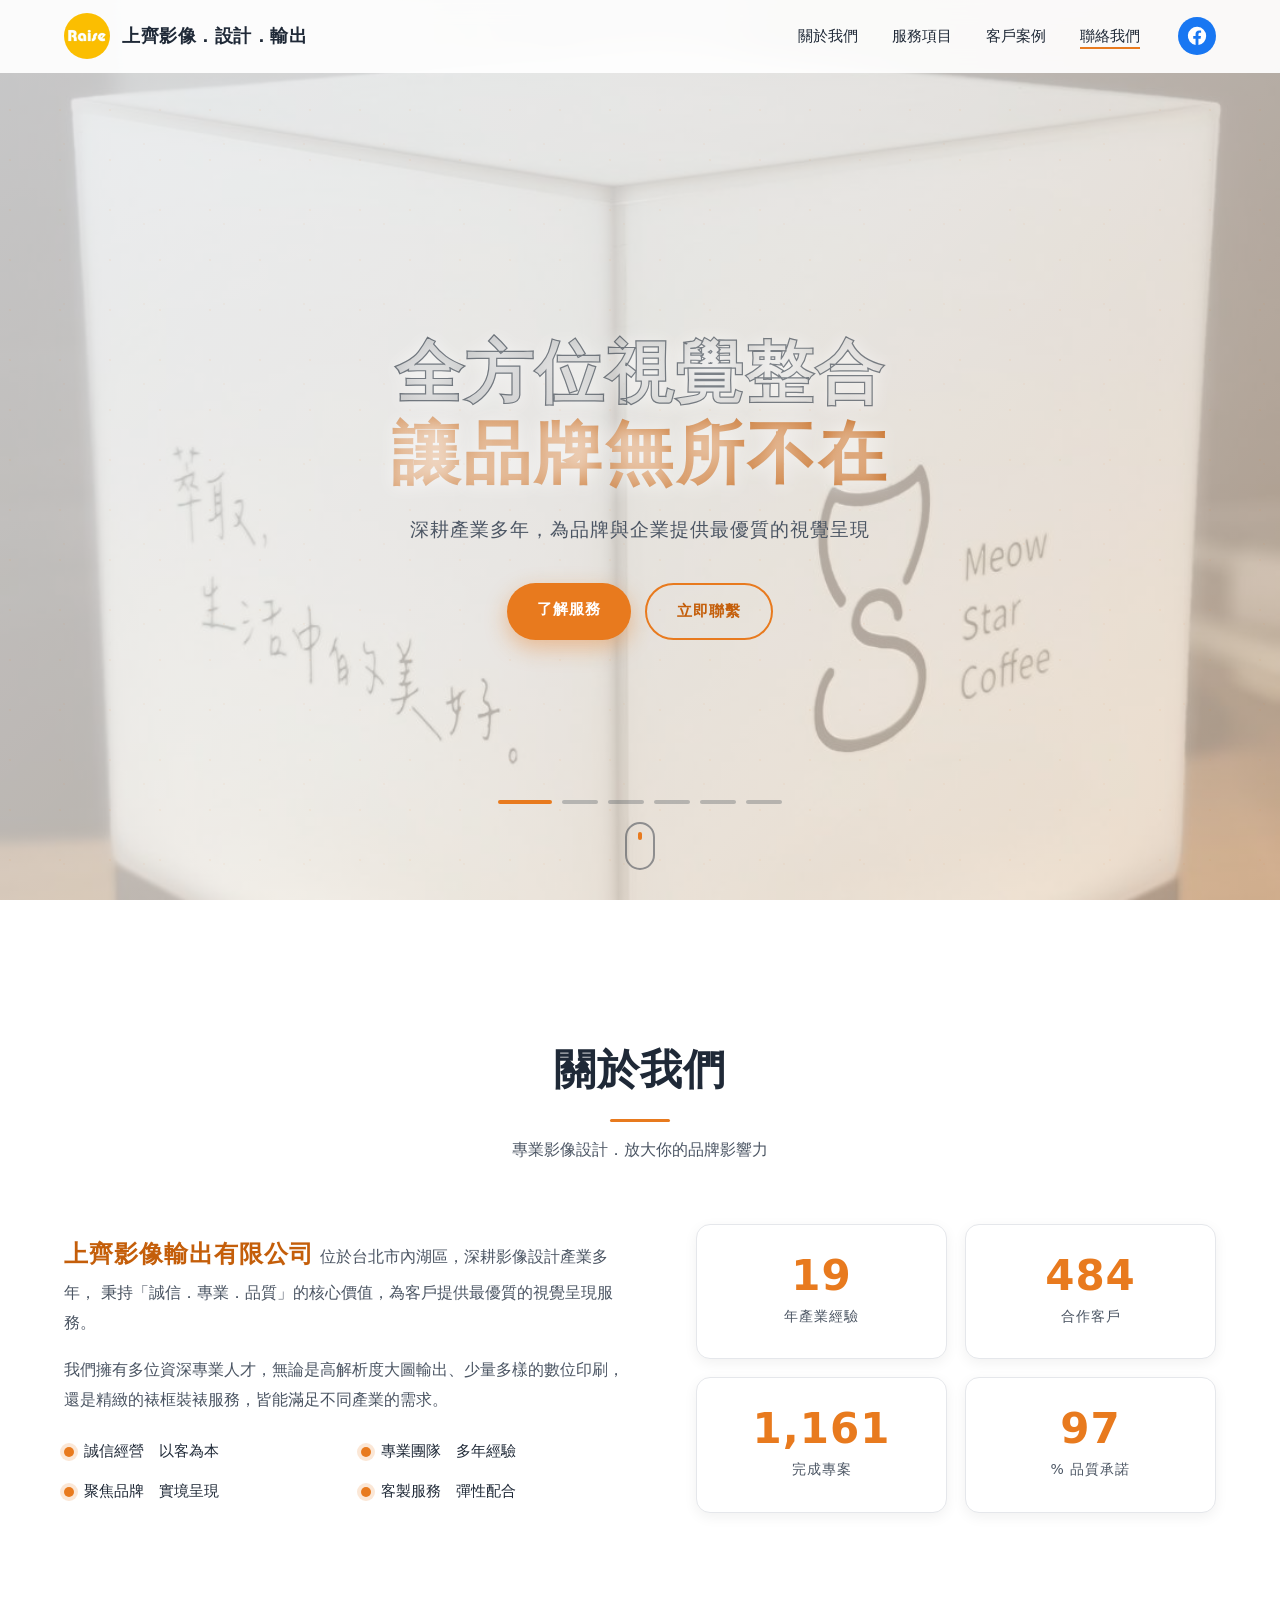
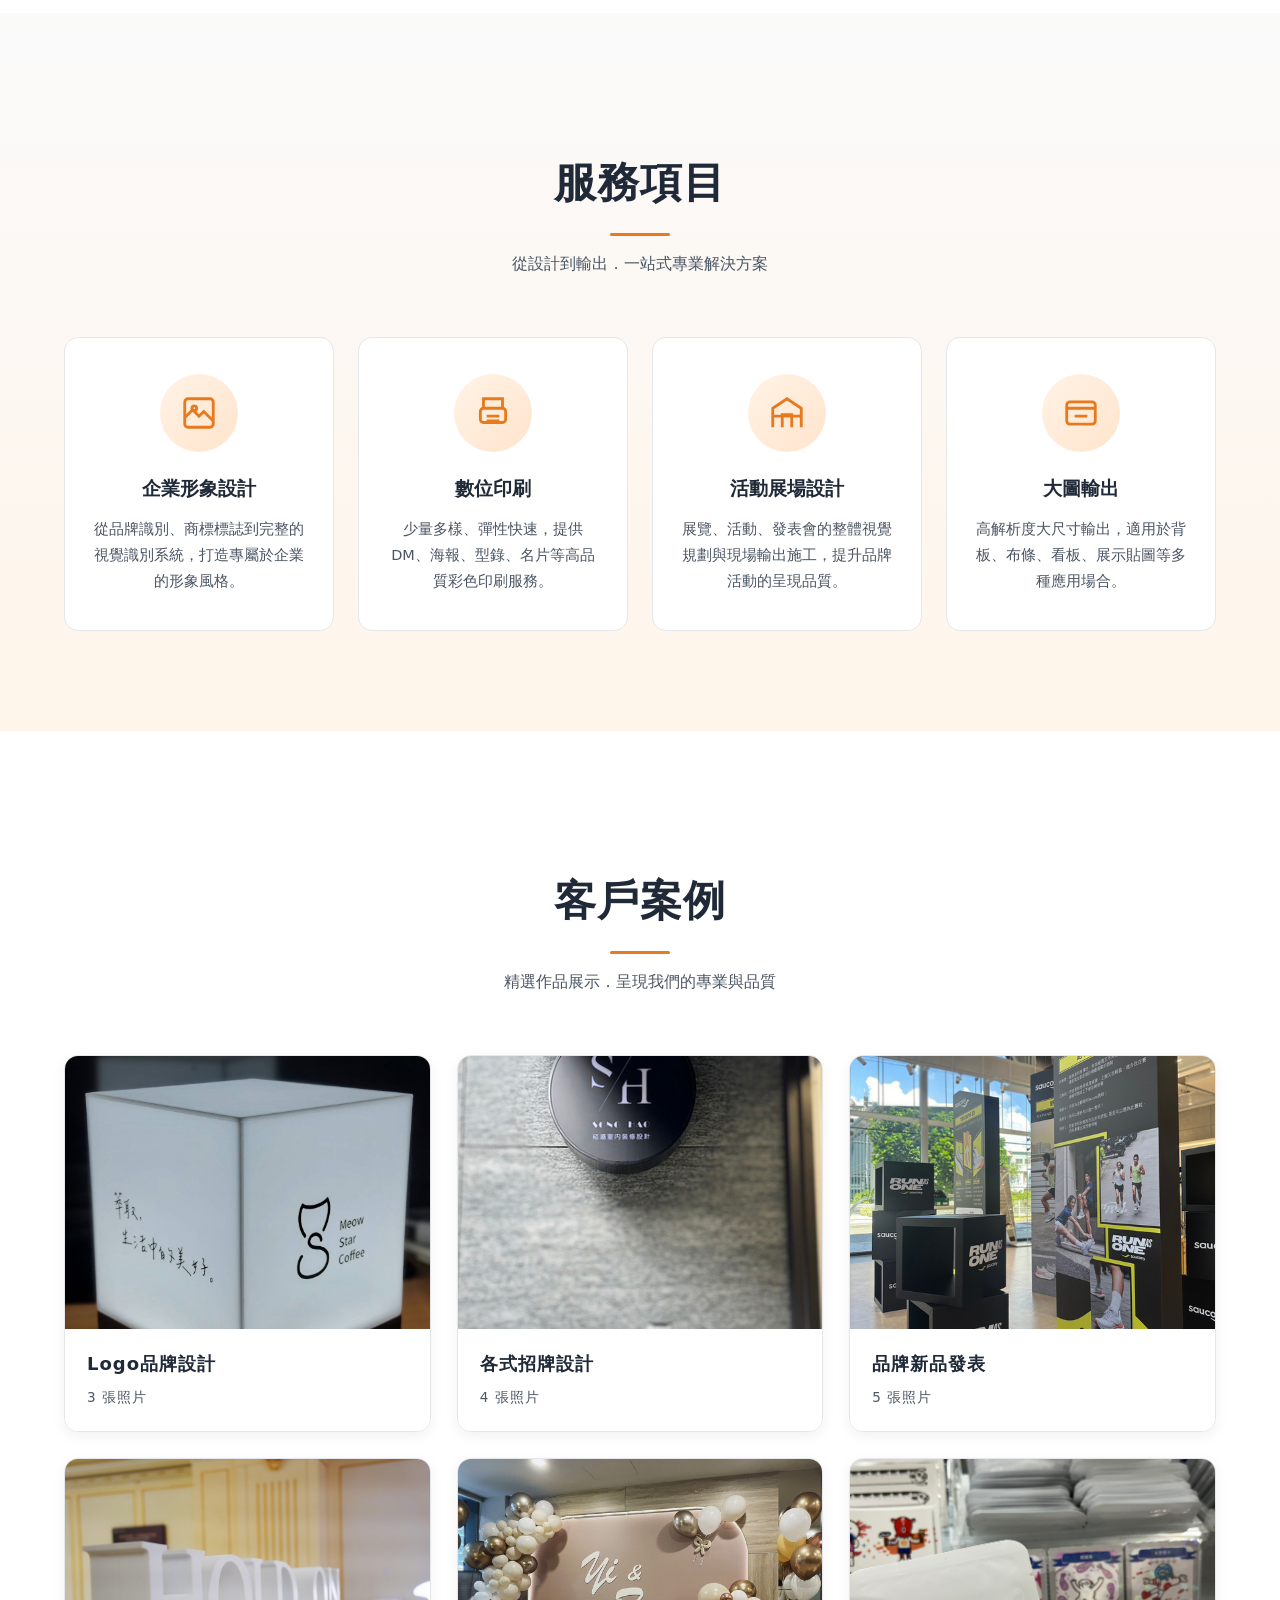
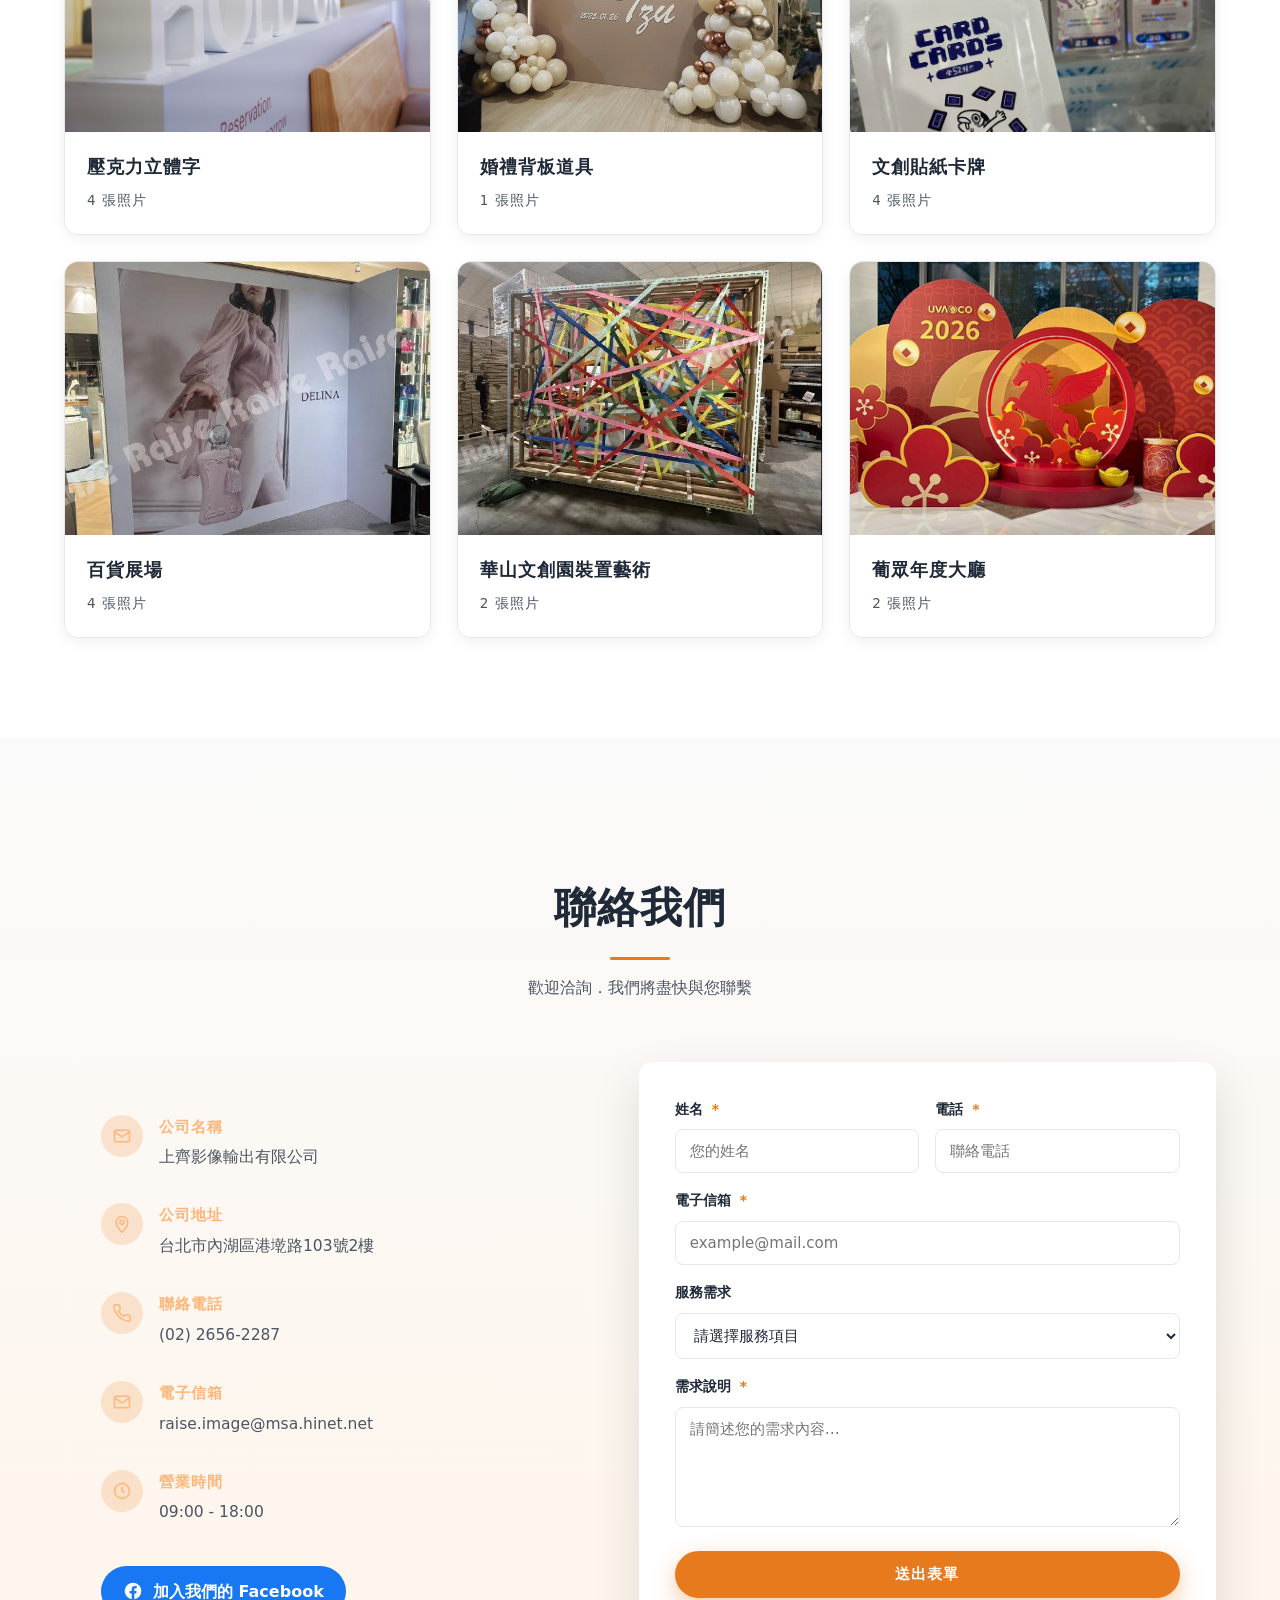
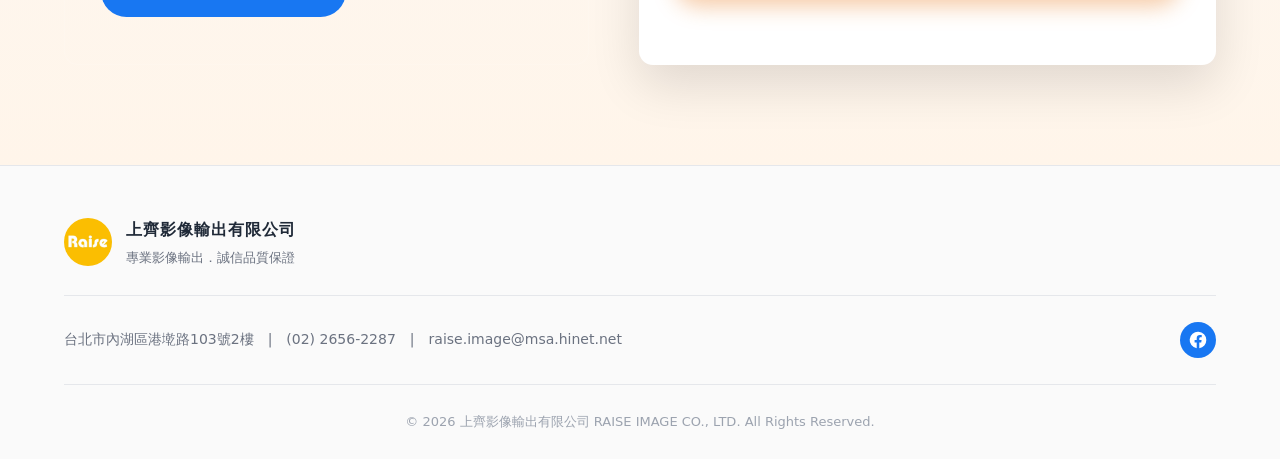
==== index.html @ ced9dcb8 "Add style.css link, fix emailjs loading" ====
<!DOCTYPE html>
<html lang="zh-Hant">
<head>
  <meta charset="UTF-8" />
  <meta name="viewport" content="width=device-width, initial-scale=1.0" />
  <meta name="description" content="上齊影像輸出有限公司｜專業影像輸出、企業形象設計、數位印刷、活動展場設計、大圖輸出，台北市內湖區，誠信品質保證。" />
  <meta name="keywords" content="上齊影像,影像輸出,大圖輸出,數位印刷,台北內湖,企業形象設計,展場設計,招牌設計" />
  <meta name="author" content="上齊影像輸出有限公司" />
  <meta name="robots" content="index, follow" />
  <title>上齊影像輸出有限公司｜專業影像輸出．誠信品質保證</title>

  <!-- Open Graph（社群分享用） -->
  <meta property="og:title" content="上齊影像輸出有限公司｜專業影像輸出" />
  <meta property="og:description" content="專業影像輸出、企業形象設計、數位印刷、活動展場設計、大圖輸出，台北市內湖區，誠信品質保證。" />
  <meta property="og:image" content="https://nickchen568.github.io/raise-website/logo.png" />
  <meta property="og:url" content="https://nickchen568.github.io/raise-website/" />
  <meta property="og:type" content="website" />
  <meta property="og:locale" content="zh_TW" />

  <!-- Twitter Card -->
  <meta name="twitter:card" content="summary_large_image" />
  <meta name="twitter:title" content="上齊影像輸出有限公司" />
  <meta name="twitter:description" content="專業影像輸出．誠信品質保證" />
  <meta name="twitter:image" content="https://nickchen568.github.io/raise-website/logo.png" />

  <!-- 網站圖示 -->
  <link rel="icon" type="image/png" href="logo.png" />
  <link rel="apple-touch-icon" href="logo.png" />

  <!-- Canonical URL -->
  <link rel="canonical" href="https://nickchen568.github.io/raise-website/" />
  <link rel="stylesheet" href="style.css" />
</head>
<body>

  <!-- ===================== 導航列 ===================== -->
  <header class="header" id="header">
    <div class="container nav-container">
      <a href="#home" class="brand">
        <img src="logo.png" alt="上齊影像輸出有限公司" class="brand-logo" />
        <span class="brand-name">上齊影像．設計．輸出</span>
      </a>

      <nav class="nav" id="nav">
        <ul class="nav-list">
          <li><a href="#about" class="nav-link">關於我們</a></li>
          <li><a href="#services" class="nav-link">服務項目</a></li>
          <li><a href="#cases" class="nav-link">客戶案例</a></li>
          <li><a href="#contact" class="nav-link">聯絡我們</a></li>
        </ul>
        <a href="https://www.facebook.com/RAISE.image" target="_blank" rel="noopener" class="fb-icon" aria-label="Facebook">
          <svg viewBox="0 0 24 24" width="22" height="22" fill="currentColor" aria-hidden="true">
            <path d="M22 12a10 10 0 1 0-11.56 9.88v-6.99H7.9V12h2.54V9.79c0-2.51 1.49-3.89 3.77-3.89 1.09 0 2.24.2 2.24.2v2.46h-1.26c-1.24 0-1.63.77-1.63 1.56V12h2.77l-.44 2.89h-2.33v6.99A10 10 0 0 0 22 12z"/>
          </svg>
        </a>
      </nav>

      <button class="menu-toggle" id="menuToggle" aria-label="切換選單" aria-expanded="false">
        <span></span><span></span><span></span>
      </button>
    </div>
  </header>

  <!-- ===================== Hero ===================== -->
  <section class="hero" id="home">
    <div class="hero-slider" id="heroSlider" aria-hidden="true">
      <div class="hero-slide" style="background-image:url('客戶案例/logo品牌設計/1.jpg')"></div>
      <div class="hero-slide" style="background-image:url('客戶案例/壓克力立體字/1.jpg')"></div>
      <div class="hero-slide" style="background-image:url('客戶案例/婚禮背板道具/1.jpg')"></div>  
      <div class="hero-slide" style="background-image:url('客戶案例/各式招牌設計/2.jpg')"></div>
      <div class="hero-slide" style="background-image:url('客戶案例/品牌新品發表/4.jpg')"></div>
      <div class="hero-slide" style="background-image:url('客戶案例/葡眾年度大廳/1.jpg')"></div>
    </div>
    <div class="hero-overlay"></div>
    <div class="container hero-inner">
      <h1 class="hero-title reveal">全方位視覺整合<br/><span>讓品牌無所不在</span></h1>
      <p class="hero-subtitle reveal">深耕產業多年，為品牌與企業提供最優質的視覺呈現</p> 
      <div class="hero-actions reveal">
        <a href="#services" class="btn btn-primary">了解服務</a>
        <a href="#contact" class="btn btn-ghost">立即聯繫</a>
      </div>
    </div>

    <div class="hero-dots" id="heroDots" aria-label="輪播控制"></div>

    <a href="#about" class="hero-scroll" aria-label="往下捲動">
      <span></span>
    </a>
  </section>

  <!-- ===================== 關於我們 ===================== -->
  <section class="section section-light" id="about">
    <div class="container">
      <div class="section-head reveal">
        <h2 class="section-title" data-en="ABOUT US">關於我們</h2>
        <p class="section-lead">專業影像設計．放大你的品牌影響力</p>
      </div>

      <div class="about-grid">
        <div class="about-text reveal">
          <p>
            <strong>上齊影像輸出有限公司</strong>位於台北市內湖區，深耕影像設計產業多年，
            秉持「誠信．專業．品質」的核心價值，為客戶提供最優質的視覺呈現服務。
          </p>
          <p>
            我們擁有多位資深專業人才，無論是高解析度大圖輸出、少量多樣的數位印刷，
            還是精緻的裱框裝裱服務，皆能滿足不同產業的需求。
          </p>
          <ul class="about-features">
            <li><span class="dot"></span>誠信經營　以客為本</li>
            <li><span class="dot"></span>專業團隊　多年經驗</li>
            <li><span class="dot"></span>聚焦品牌　實境呈現</li>
            <li><span class="dot"></span>客製服務　彈性配合</li>
          </ul>
        </div>

        <div class="about-stats reveal">
          <div class="stat-card">
            <div class="stat-num" data-count="20">0</div>
            <div class="stat-label">年產業經驗</div>
          </div>
          <div class="stat-card">
            <div class="stat-num" data-count="500">0</div>
            <div class="stat-label">合作客戶</div>
          </div>
          <div class="stat-card">
            <div class="stat-num" data-count="1200">0</div>
            <div class="stat-label">完成專案</div>
          </div>
          <div class="stat-card">
            <div class="stat-num" data-count="100">0</div>
            <div class="stat-label">% 品質承諾</div>
          </div>
        </div>
      </div>
    </div>
  </section>

  <!-- ===================== 服務項目 ===================== -->
  <section class="section section-dark" id="services">
    <div class="container">
      <div class="section-head reveal">
        <h2 class="section-title" data-en="OUR SERVICES">服務項目</h2>
        <p class="section-lead">從設計到輸出．一站式專業解決方案</p>
      </div>

      <div class="services-grid">
        <article class="service-card reveal">
          <div class="service-icon">
            <svg viewBox="0 0 24 24" fill="none" stroke="currentColor" stroke-width="1.8">
              <rect x="3" y="3" width="18" height="18" rx="2"/>
              <path d="M3 15l5-5 4 4 3-3 6 6"/>
              <circle cx="9" cy="9" r="1.5"/>
            </svg>
          </div>
          <h3>企業形象設計</h3>
          <p>從品牌識別、商標標誌到完整的視覺識別系統，打造專屬於企業的形象風格。</p>
        </article>

        <article class="service-card reveal">
          <div class="service-icon">
            <svg viewBox="0 0 24 24" fill="none" stroke="currentColor" stroke-width="1.8">
              <path d="M6 9V3h12v6"/>
              <rect x="4" y="9" width="16" height="9" rx="2"/>
              <path d="M8 14h8M8 17h8"/>
            </svg>
          </div>
          <h3>數位印刷</h3>
          <p>少量多樣、彈性快速，提供 DM、海報、型錄、名片等高品質彩色印刷服務。</p>
        </article>

        <article class="service-card reveal">
          <div class="service-icon">
            <svg viewBox="0 0 24 24" fill="none" stroke="currentColor" stroke-width="1.8">
              <path d="M3 21V9l9-6 9 6v12"/>
              <path d="M9 21v-8h6v8"/>
              <path d="M3 14h18"/>
            </svg>
          </div>
          <h3>活動展場設計</h3>
          <p>展覽、活動、發表會的整體視覺規劃與現場輸出施工，提升品牌活動的呈現品質。</p>
        </article>

        <article class="service-card reveal">
          <div class="service-icon">
            <svg viewBox="0 0 24 24" fill="none" stroke="currentColor" stroke-width="1.8">
              <rect x="3" y="5" width="18" height="14" rx="2"/>
              <path d="M3 9h18"/>
              <path d="M8 14h8"/>
            </svg>
          </div>
          <h3>大圖輸出</h3>
          <p>高解析度大尺寸輸出，適用於背板、布條、看板、展示貼圖等多種應用場合。</p>
        </article>
      </div>
    </div>
  </section>

  <!-- ===================== 客戶案例 ===================== -->
  <section class="section section-light" id="cases">
    <div class="container">
      <div class="section-head reveal">
        <h2 class="section-title" data-en="OUR WORKS">客戶案例</h2>
        <p class="section-lead">精選作品展示．呈現我們的專業與品質</p>
      </div>

      <div class="cases-cards" id="casesCards">
        <a class="case-card reveal" href="#" data-folder="logo品牌設計" data-cover="客戶案例/logo品牌設計/1.jpg" data-count="3" data-files="1.jpg,2.jpg,3.jpg">
          <div class="case-cover"><img src="客戶案例/logo品牌設計/1.jpg" alt="Logo品牌設計" loading="lazy" /></div>
          <div class="case-info">
            <h3>Logo品牌設計</h3>
            <p>3 張照片</p>
          </div>
        </a>

        <a class="case-card reveal" href="#" data-folder="各式招牌設計" data-cover="客戶案例/各式招牌設計/1.jpg" data-count="4" data-files="1.jpg,2.jpg,3.jpg,4.jpg">
          <div class="case-cover"><img src="客戶案例/各式招牌設計/1.jpg" alt="各式招牌設計" loading="lazy" /></div>
          <div class="case-info">
            <h3>各式招牌設計</h3>
            <p>4 張照片</p>
          </div>
        </a>

        <a class="case-card reveal" href="#" data-folder="品牌新品發表" data-cover="客戶案例/品牌新品發表/1.jpg" data-count="5" data-files="1.jpg,2.jpg,3.jpg,4.jpg,5.jpg">
          <div class="case-cover"><img src="客戶案例/品牌新品發表/1.jpg" alt="品牌新品發表" loading="lazy" /></div>
          <div class="case-info">
            <h3>品牌新品發表</h3>
            <p>5 張照片</p>
          </div>
        </a>

        <a class="case-card reveal" href="#" data-folder="壓克力立體字" data-cover="客戶案例/壓克力立體字/1.jpg" data-count="4" data-files="1.jpg,2.jpg,3.jpg,4.jpg">
          <div class="case-cover"><img src="客戶案例/壓克力立體字/1.jpg" alt="壓克力立體字" loading="lazy" /></div>
          <div class="case-info">
            <h3>壓克力立體字</h3>
            <p>4 張照片</p>
          </div>
        </a>

        <a class="case-card reveal" href="#" data-folder="婚禮背板道具" data-cover="客戶案例/婚禮背板道具/1.jpg" data-count="1" data-files="1.jpg">
          <div class="case-cover"><img src="客戶案例/婚禮背板道具/1.jpg" alt="婚禮背板道具" loading="lazy" /></div>
          <div class="case-info">
            <h3>婚禮背板道具</h3>
            <p>1 張照片</p>
          </div>
        </a>

        <a class="case-card reveal" href="#" data-folder="文創貼紙卡牌" data-cover="客戶案例/文創貼紙卡牌/1.jpg" data-count="4" data-files="1.jpg,2.jpg,3.jpg,4.jpg">
          <div class="case-cover"><img src="客戶案例/文創貼紙卡牌/1.jpg" alt="文創貼紙卡牌" loading="lazy" /></div>
          <div class="case-info">
            <h3>文創貼紙卡牌</h3>
            <p>4 張照片</p>
          </div>
        </a>

        <a class="case-card reveal" href="#" data-folder="百貨展場" data-cover="客戶案例/百貨展場/1.jpg" data-count="4" data-files="1.jpg,2.jpg,3.jpg,4.jpg">
          <div class="case-cover"><img src="客戶案例/百貨展場/1.jpg" alt="百貨展場" loading="lazy" /></div>
          <div class="case-info">
            <h3>百貨展場</h3>
            <p>4 張照片</p>
          </div>
        </a>

        <a class="case-card reveal" href="#" data-folder="華山文創園裝置藝術" data-cover="客戶案例/華山文創園裝置藝術/1.jpg" data-count="2" data-files="1.jpg,2.jpg">
          <div class="case-cover"><img src="客戶案例/華山文創園裝置藝術/1.jpg" alt="華山文創園裝置藝術" loading="lazy" /></div>
          <div class="case-info">
            <h3>華山文創園裝置藝術</h3>
            <p>2 張照片</p>
          </div>
        </a>

        <a class="case-card reveal" href="#" data-folder="葡眾年度大廳" data-cover="客戶案例/葡眾年度大廳/1.jpg" data-count="2" data-files="1.jpg,2.jpg">
          <div class="case-cover"><img src="客戶案例/葡眾年度大廳/1.jpg" alt="葡眾年度大廳" loading="lazy" /></div>
          <div class="case-info">
            <h3>葡眾年度大廳</h3>
            <p>2 張照片</p>
          </div>
        </a>
      </div>
    </div>
  </section>

  <!-- ===================== 聯絡我們 ===================== -->
  <section class="section section-dark" id="contact">
    <div class="container">
      <div class="section-head reveal">
        <h2 class="section-title" data-en="CONTACT US">聯絡我們</h2>
        <p class="section-lead">歡迎洽詢．我們將盡快與您聯繫</p>
      </div>

      <div class="contact-grid">
        <!-- 左側 -->
        <div class="contact-info reveal">
          <ul class="info-list">
            <li>
              <span class="info-ic">
                <svg viewBox="0 0 24 24" fill="none" stroke="currentColor" stroke-width="1.8"><path d="M3 7l9 6 9-6"/><rect x="3" y="5" width="18" height="14" rx="2"/></svg>
              </span>
              <div><b>公司名稱</b><p>上齊影像輸出有限公司</p></div>
            </li>
            <li>
              <span class="info-ic">
                <svg viewBox="0 0 24 24" fill="none" stroke="currentColor" stroke-width="1.8"><path d="M12 22s-7-6.5-7-12a7 7 0 1 1 14 0c0 5.5-7 12-7 12z"/><circle cx="12" cy="10" r="2.5"/></svg>
              </span>
              <div><b>公司地址</b><p>台北市內湖區港墘路103號2樓</p></div>
            </li>
            <li>
              <span class="info-ic">
                <svg viewBox="0 0 24 24" fill="none" stroke="currentColor" stroke-width="1.8"><path d="M22 16.92v3a2 2 0 0 1-2.18 2 19.79 19.79 0 0 1-8.63-3.07 19.5 19.5 0 0 1-6-6 19.79 19.79 0 0 1-3.07-8.67A2 2 0 0 1 4.11 2h3a2 2 0 0 1 2 1.72 12.84 12.84 0 0 0 .7 2.81 2 2 0 0 1-.45 2.11L8.09 9.91a16 16 0 0 0 6 6l1.27-1.27a2 2 0 0 1 2.11-.45 12.84 12.84 0 0 0 2.81.7A2 2 0 0 1 22 16.92z"/></svg>
              </span>
              <div><b>聯絡電話</b><p><a href="tel:+886226562287">(02) 2656-2287</a></p></div>
            </li>
            <li>
              <span class="info-ic">
                <svg viewBox="0 0 24 24" fill="none" stroke="currentColor" stroke-width="1.8"><rect x="3" y="5" width="18" height="14" rx="2"/><path d="M3 7l9 6 9-6"/></svg>
              </span>
              <div><b>電子信箱</b><p><a href="mailto:raise.image@msa.hinet.net">raise.image@msa.hinet.net</a></p></div>
            </li>
            <li>
              <span class="info-ic">
                <svg viewBox="0 0 24 24" fill="none" stroke="currentColor" stroke-width="1.8"><circle cx="12" cy="12" r="9"/><path d="M12 7v5l3 2"/></svg>
              </span>
              <div><b>營業時間</b><p>09:00 - 18:00</p></div>
            </li>
          </ul>

          <a href="https://www.facebook.com/RAISE.image" target="_blank" rel="noopener" class="fb-cta">
            <svg viewBox="0 0 24 24" width="20" height="20" fill="currentColor" aria-hidden="true">
              <path d="M22 12a10 10 0 1 0-11.56 9.88v-6.99H7.9V12h2.54V9.79c0-2.51 1.49-3.89 3.77-3.89 1.09 0 2.24.2 2.24.2v2.46h-1.26c-1.24 0-1.63.77-1.63 1.56V12h2.77l-.44 2.89h-2.33v6.99A10 10 0 0 0 22 12z"/>
            </svg>
            加入我們的 Facebook
          </a>
        </div>

        <!-- 右側 表單 -->
        <form class="contact-form reveal" id="contactForm" novalidate>
          <div class="form-row">
            <label>
              <span>姓名 <i>*</i></span>
              <input type="text" name="name" required placeholder="您的姓名" />
            </label>
            <label>
              <span>電話 <i>*</i></span>
              <input type="tel" name="phone" required placeholder="聯絡電話" />
            </label>
          </div>

          <label>
            <span>電子信箱 <i>*</i></span>
            <input type="email" name="email" required placeholder="example@mail.com" />
          </label>

          <label>
            <span>服務需求</span>
            <select name="service">
              <option value="">請選擇服務項目</option>
              <option>企業形象設計</option>
              <option>數位印刷</option>
              <option>活動展場設計</option>
              <option>大圖輸出</option>
              <option>其他</option>
            </select>
          </label>

          <label>
            <span>需求說明 <i>*</i></span>
            <textarea name="message" rows="5" required placeholder="請簡述您的需求內容…"></textarea>
          </label>

          <button type="submit" class="btn btn-primary btn-block" id="submitBtn">送出表單</button>
          <p class="form-status" id="formStatus" aria-live="polite"></p>
        </form>
      </div>
    </div>
  </section>

  <!-- ===================== 頁尾 ===================== -->
  <footer class="footer">
    <div class="container footer-inner">
      <div class="footer-brand">
        <img src="logo.png" alt="上齊影像輸出" class="footer-logo" />
        <div>
          <h4>上齊影像輸出有限公司</h4>
          <p>專業影像輸出．誠信品質保證</p>
        </div>
      </div>

      <div class="footer-meta">
        <p>台北市內湖區港墘路103號2樓　|　(02) 2656-2287　|　raise.image@msa.hinet.net</p>
        <div class="footer-social">
          <a href="https://www.facebook.com/RAISE.image" target="_blank" rel="noopener" aria-label="Facebook">
            <svg viewBox="0 0 24 24" width="20" height="20" fill="currentColor" aria-hidden="true">
              <path d="M22 12a10 10 0 1 0-11.56 9.88v-6.99H7.9V12h2.54V9.79c0-2.51 1.49-3.89 3.77-3.89 1.09 0 2.24.2 2.24.2v2.46h-1.26c-1.24 0-1.63.77-1.63 1.56V12h2.77l-.44 2.89h-2.33v6.99A10 10 0 0 0 22 12z"/>
            </svg>
          </a>
        </div>
      </div>

      <div class="footer-copy">
        <p>© <span id="year"></span> 上齊影像輸出有限公司 RAISE IMAGE CO., LTD. All Rights Reserved.</p>
      </div>
    </div>
  </footer>

  <!-- ===================== Lightbox ===================== -->
  <div class="lightbox" id="lightbox" aria-hidden="true">
    <button class="lb-close" id="lbClose" aria-label="關閉">&times;</button>
    <div class="lb-content">
      <div class="lb-title" id="lbTitle"></div>
      <div class="lb-grid" id="lbGrid"></div>
    </div>
  </div>

  <!-- 單張放大 -->
  <div class="lb-zoom" id="lbZoom" aria-hidden="true">
    <button class="lb-zoom-close" id="lbZoomClose" aria-label="關閉">&times;</button>
    <img id="lbZoomImg" src="" alt="" />
  </div>

  <!-- 回到頂端 -->
  <button class="to-top" id="toTop" aria-label="回到頂端">
    <svg viewBox="0 0 24 24" width="20" height="20" fill="none" stroke="currentColor" stroke-width="2.2">
      <path d="M6 14l6-6 6 6"/>
    </svg>
  </button>

  <script src="https://cdn.jsdelivr.net/npm/@emailjs/browser@4/dist/email.min.js"></script>
  <script src="script.js"></script>
</body>
</html>
---- style.css ----
/* ===================== 基本變數 ===================== */
:root{
  --brand:#e87a1e;          /* 主橘 */
  --brand-dark:#c45e0a;     /* 深橘 */
  --brand-soft:#fff3e6;     /* 淡橘背景 */
  --ink:#1f2937;            /* 主文字 */
  --ink-2:#4b5563;          /* 次文字 */
  --muted:#9ca3af;          /* 弱文字 */
  --bg:#ffffff;             /* 白底 */
  --bg-soft:#fafafa;        /* 淺灰底 */
  --bg-dark:#111827;        /* 深底 */
  --line:#e5e7eb;           /* 線條 */
  --radius:14px;
  --radius-sm:8px;
  --shadow-sm:0 4px 14px rgba(0,0,0,.06);
  --shadow:0 10px 30px rgba(0,0,0,.08);
  --shadow-lg:0 20px 50px rgba(0,0,0,.12);
  --container:1200px;
  --header-h:72px;
  --font: "Noto Sans TC","PingFang TC","Microsoft JhengHei",system-ui,-apple-system,Segoe UI,Roboto,Helvetica,Arial,sans-serif;
}

/* ===================== Reset ===================== */
*,*::before,*::after{box-sizing:border-box}
html{scroll-behavior:smooth;-webkit-text-size-adjust:100%}
body{
  margin:0;
  font-family:var(--font);
  color:var(--ink);
  background:var(--bg);
  line-height:1.7;
  font-size:16px;
  -webkit-font-smoothing:antialiased;
}
img{max-width:100%;display:block}
a{color:inherit;text-decoration:none}
button{font-family:inherit;cursor:pointer;border:0;background:none}
ul{list-style:none;padding:0;margin:0}

.container{
  max-width:var(--container);
  margin:0 auto;
  padding:0 24px;
}

/* ===================== 動畫 ===================== */
.reveal{opacity:0;transform:translateY(28px);transition:opacity .8s ease,transform .8s ease}
.reveal.is-visible{opacity:1;transform:none}

/* ===================== 導航列 ===================== */
.header{
  position:fixed;top:0;left:0;right:0;z-index:50;
  background:rgba(255,255,255,.92);
  backdrop-filter:saturate(180%) blur(10px);
  -webkit-backdrop-filter:saturate(180%) blur(10px);
  border-bottom:1px solid transparent;
  transition:all .3s ease;
}
.header.is-scrolled{
  background:rgba(255,255,255,.98);
  border-bottom-color:var(--line);
  box-shadow:var(--shadow-sm);
}
.nav-container{
  height:var(--header-h);
  display:flex;align-items:center;justify-content:space-between;gap:24px;
}
.brand{display:flex;align-items:center;gap:12px}
.brand-logo{
  width:46px;height:46px;
  border-radius:50%;
  object-fit:cover;
  background:#fff;
}
.brand-name{
  font-size:18px;font-weight:700;letter-spacing:.5px;color:var(--ink);
}

.nav{display:flex;align-items:center;gap:24px}
.nav-list{display:flex;gap:6px}
.nav-link{
  position:relative;
  padding:10px 14px;
  font-size:15px;font-weight:500;color:var(--ink);
  border-radius:8px;
  transition:color .2s ease, background .2s ease;
}
.nav-link::after{
  content:"";position:absolute;left:14px;right:14px;bottom:6px;height:2px;
  background:var(--brand);
  transform:scaleX(0);transform-origin:left;
  transition:transform .3s ease;
}
.nav-link:hover{color:var(--brand)}
.nav-link:hover::after,.nav-link.is-active::after{transform:scaleX(1)}

.fb-icon{
  width:38px;height:38px;border-radius:50%;
  display:inline-flex;align-items:center;justify-content:center;
  color:#fff;background:#1877f2;
  transition:transform .2s ease, box-shadow .2s ease;
}
.fb-icon:hover{transform:translateY(-2px);box-shadow:0 6px 14px rgba(24,119,242,.4)}

/* 手機選單按鈕 */
.menu-toggle{display:none;width:42px;height:42px;border-radius:8px;position:relative}
.menu-toggle span{
  display:block;height:2px;width:22px;background:var(--ink);
  margin:5px auto;border-radius:2px;transition:transform .3s,opacity .3s;
}
.menu-toggle.is-open span:nth-child(1){transform:translateY(7px) rotate(45deg)}
.menu-toggle.is-open span:nth-child(2){opacity:0}
.menu-toggle.is-open span:nth-child(3){transform:translateY(-7px) rotate(-45deg)}

/* ===================== Hero ===================== */
.hero{
  position:relative;
  min-height:100vh;
  display:flex;align-items:center;justify-content:center;
  color:var(--ink);text-align:center;
  overflow:hidden;
  padding-top:var(--header-h);
  background:#fff7ee;
}
.hero-slider{
  position:absolute;inset:0;z-index:0;
}
.hero-slide{
  position:absolute;inset:0;
  background-size:cover;
  background-position:center;
  background-repeat:no-repeat;
  opacity:0;
  transform:scale(1.08);
  transition:opacity 1.2s ease, transform 7s ease;
}
.hero-slide.is-active{
  opacity:1;
  transform:scale(1);
}
.hero-overlay{
  position:absolute;inset:0;z-index:1;
  background:
    linear-gradient(135deg,rgba(255,255,255,.78) 0%,rgba(255,247,238,.72) 50%,rgba(255,224,194,.66) 100%);
}
.hero-overlay::before{
  content:"";position:absolute;inset:0;
  background-image:
    radial-gradient(circle at 20% 20%,rgba(232,122,30,.10) 1px,transparent 1px),
    radial-gradient(circle at 80% 80%,rgba(232,122,30,.08) 1px,transparent 1px);
  background-size:50px 50px,80px 80px;
  opacity:.6;
}
.hero-inner{position:relative;z-index:2;padding:0 24px}
.hero-title{
  font-size:clamp(36px,6vw,68px);
  font-weight:800;line-height:1.2;margin:0 0 18px;
  letter-spacing:2px;
  color:transparent;
  -webkit-text-stroke:1.2px rgba(31,41,55,.55);
  text-stroke:1.2px rgba(31,41,55,.55);
  background:linear-gradient(90deg,
      rgba(31,41,55,.18) 0%,
      rgba(31,41,55,.06) 50%,
      rgba(31,41,55,.18) 100%);
  -webkit-background-clip:text;
  background-clip:text;
  text-shadow:0 2px 18px rgba(255,255,255,.7);
  animation:heroTitleShine 6s linear infinite;
  background-size:200% 100%;
}
.hero-title span{
  display:inline-block;
  -webkit-text-stroke:0;
  text-stroke:0;
  color:transparent;
  background:linear-gradient(90deg,
      rgba(232,122,30,.55) 0%,
      rgba(196,94,10,.85) 50%,
      rgba(232,122,30,.55) 100%);
  -webkit-background-clip:text;
  background-clip:text;
  background-size:200% 100%;
  animation:heroTitleShine 6s linear infinite;
  letter-spacing:3px;
  font-weight:700;
}
@keyframes heroTitleShine{
  0%{background-position:200% 0}
  100%{background-position:-200% 0}
}
.hero-subtitle{
  font-size:clamp(15px,1.6vw,19px);
  color:var(--ink-2);
  margin:0 0 38px;
  letter-spacing:1px;
}
.hero-actions{display:flex;gap:14px;justify-content:center;flex-wrap:wrap}

.hero-dots{
  position:absolute;left:50%;bottom:96px;transform:translateX(-50%);
  z-index:2;display:flex;gap:10px;
}
.hero-dots button{
  width:36px;height:4px;border-radius:2px;
  background:rgba(31,41,55,.25);
  transition:background .3s ease, width .3s ease;
}
.hero-dots button.is-active{
  background:var(--brand);
  width:54px;
}
.hero-dots button:hover{background:var(--brand-dark)}

.btn{
  display:inline-block;
  padding:14px 30px;
  border-radius:50px;
  font-size:15px;font-weight:600;letter-spacing:1px;
  transition:transform .25s ease, box-shadow .25s ease, background .25s ease, color .25s ease;
  cursor:pointer;
}
.btn-primary{background:var(--brand);color:#fff;box-shadow:0 8px 22px rgba(232,122,30,.4)}
.btn-primary:hover{background:var(--brand-dark);transform:translateY(-2px);box-shadow:0 12px 28px rgba(232,122,30,.5)}
.btn-ghost{background:transparent;color:var(--brand-dark);border:2px solid var(--brand)}
.btn-ghost:hover{background:var(--brand);color:#fff;transform:translateY(-2px);box-shadow:0 8px 20px rgba(232,122,30,.35)}
.btn-block{width:100%}

.hero-scroll{
  position:absolute;bottom:30px;left:50%;transform:translateX(-50%);
  width:30px;height:48px;border:2px solid rgba(31,41,55,.45);border-radius:20px;
  display:flex;justify-content:center;z-index:2;
}
.hero-scroll span{
  display:block;width:4px;height:8px;background:var(--brand);border-radius:2px;margin-top:8px;
  animation:scrollDot 1.6s infinite;
}
@keyframes scrollDot{
  0%{opacity:1;transform:translateY(0)}
  100%{opacity:0;transform:translateY(16px)}
}

/* ===================== 區塊共用 ===================== */
.section{padding:100px 0;position:relative}
.section-light{background:var(--bg)}
.section-dark{background:linear-gradient(180deg,#fafafa 0%,#fff5ea 100%)}
.section-contact{background:#0f1623;color:#e5e7eb}
.section-contact .section-title,
.section-contact .section-lead{color:#fff}

.section-head{text-align:center;max-width:760px;margin:0 auto 60px}
.section-title{
  font-size:clamp(28px,3.4vw,42px);
  font-weight:800;margin:0 0 14px;letter-spacing:1px;color:var(--ink);
  position:relative;display:inline-block;
  cursor:default;
  padding-top:34px;
}
.section-title::before{
  content:attr(data-en);
  position:absolute;left:50%;top:0;
  transform:translate(-50%,8px);
  font-size:13px;font-weight:700;letter-spacing:3px;
  color:var(--brand);
  opacity:0;
  pointer-events:none;
  transition:opacity .35s ease, transform .35s ease;
  white-space:nowrap;
}
.section-title:hover::before{
  opacity:1;
  transform:translate(-50%,0);
}
.section-title::after{
  content:"";display:block;width:60px;height:3px;background:var(--brand);
  margin:14px auto 0;border-radius:3px;
}
.section-lead{font-size:16px;color:var(--ink-2);margin:0}
.section-contact .section-title::before{color:#ffb678}

/* ===================== About ===================== */
.about-grid{
  display:grid;grid-template-columns:1.1fr 1fr;gap:60px;align-items:center;
}
.about-text p{font-size:16px;color:var(--ink-2);margin:0 0 16px;line-height:1.9}
.about-text strong{
  color:var(--brand-dark);
  font-size:1.5em;
  font-weight:800;
  letter-spacing:1px;
  display:inline-block;
  margin-right:6px;
}
.about-features{margin-top:24px;display:grid;grid-template-columns:1fr 1fr;gap:14px 22px}
.about-features li{
  display:flex;align-items:center;gap:10px;font-size:15px;color:var(--ink);font-weight:500;
}
.about-features .dot{
  width:10px;height:10px;border-radius:50%;
  background:var(--brand);
  box-shadow:0 0 0 4px rgba(232,122,30,.18);
  flex:none;
}

.about-stats{
  display:grid;grid-template-columns:1fr 1fr;gap:18px;
}
.stat-card{
  background:#fff;border:1px solid var(--line);border-radius:var(--radius);
  padding:30px 22px;text-align:center;
  box-shadow:var(--shadow-sm);
  transition:transform .3s ease, box-shadow .3s ease;
}
.stat-card:hover{transform:translateY(-6px);box-shadow:var(--shadow)}
.stat-num{
  font-size:42px;font-weight:800;color:var(--brand);letter-spacing:1px;line-height:1;
}
.stat-label{margin-top:8px;color:var(--ink-2);font-size:14px;letter-spacing:1px}

/* ===================== Services ===================== */
.services-grid{
  display:grid;grid-template-columns:repeat(4,1fr);gap:24px;
}
.service-card{
  background:#fff;border-radius:var(--radius);
  padding:36px 26px;
  border:1px solid var(--line);
  text-align:center;
  transition:transform .35s ease, box-shadow .35s ease, border-color .35s ease;
  position:relative;overflow:hidden;
}
.service-card::before{
  content:"";position:absolute;left:0;top:0;height:4px;width:100%;
  background:linear-gradient(90deg,var(--brand),#ffb678);
  transform:scaleX(0);transform-origin:left;transition:transform .4s ease;
}
.service-card:hover{transform:translateY(-8px);box-shadow:var(--shadow-lg);border-color:var(--brand-soft)}
.service-card:hover::before{transform:scaleX(1)}
.service-icon{
  width:78px;height:78px;border-radius:50%;
  background:linear-gradient(135deg,var(--brand-soft) 0%,#ffe4cc 100%);
  color:var(--brand);
  display:flex;align-items:center;justify-content:center;
  margin:0 auto 20px;
  transition:background .3s ease, transform .3s ease;
}
.service-icon svg{width:38px;height:38px}
.service-card:hover .service-icon{
  background:linear-gradient(135deg,var(--brand) 0%,var(--brand-dark) 100%);
  color:#fff;transform:scale(1.08) rotate(-4deg);
}
.service-card h3{font-size:19px;font-weight:700;margin:0 0 12px;color:var(--ink)}
.service-card p{font-size:14.5px;color:var(--ink-2);line-height:1.8;margin:0}

/* ===================== Cases ===================== */
.cases-cards{
  display:grid;
  grid-template-columns:repeat(3,1fr);
  gap:26px;
}
.case-card{
  display:flex;flex-direction:column;
  background:#fff;
  border-radius:var(--radius);
  overflow:hidden;
  box-shadow:var(--shadow-sm);
  border:1px solid var(--line);
  transition:transform .35s ease, box-shadow .35s ease, border-color .35s ease;
  text-decoration:none;color:inherit;
}
.case-card:hover{
  transform:translateY(-6px);
  box-shadow:var(--shadow-lg);
  border-color:var(--brand-soft);
}
.case-cover{
  position:relative;
  aspect-ratio:4 / 3;
  overflow:hidden;
  background:#f3f4f6;
}
.case-cover img{
  width:100%;height:100%;object-fit:cover;
  transition:transform .6s ease, filter .35s ease;
}
.case-card:hover .case-cover img{
  transform:scale(1.08);
  filter:brightness(.92);
}
.case-cover::after{
  content:"";
  position:absolute;inset:0;
  background:linear-gradient(180deg,rgba(0,0,0,0) 60%,rgba(0,0,0,.05) 100%);
  pointer-events:none;
}
.case-info{
  padding:20px 22px 22px;
  background:#fff;
}
.case-info h3{
  margin:0 0 6px;
  font-size:18px;font-weight:700;letter-spacing:1px;color:var(--ink);
}
.case-info p{
  margin:0;font-size:13.5px;color:var(--ink-2);letter-spacing:1px;
}

/* ===================== Contact ===================== */
.contact-grid{
  display:grid;grid-template-columns:1fr 1.1fr;gap:50px;
}
.contact-info{
  background:rgba(255,255,255,.04);
  border:1px solid rgba(255,255,255,.08);
  border-radius:var(--radius);padding:36px;
}
.info-list li{
  display:flex;gap:16px;padding:16px 0;border-bottom:1px dashed rgba(255,255,255,.08);
}
.info-list li:last-child{border-bottom:0}
.info-ic{
  width:42px;height:42px;border-radius:50%;
  background:rgba(232,122,30,.18);color:#ffb678;
  display:flex;align-items:center;justify-content:center;flex:none;
}
.info-ic svg{width:20px;height:20px}
.info-list b{display:block;font-size:15px;color:#ffb678;letter-spacing:1px;margin-bottom:4px}
.info-list p{margin:0;color:#4b5563;font-size:15.5px}
.info-list a{color:#4b5563;border-bottom:1px dotted rgba(255,255,255,.4)}
.info-list a:hover{color:#ffb678;border-bottom-color:#ffb678}

.fb-cta{
  margin-top:24px;
  display:inline-flex;align-items:center;gap:10px;
  padding:12px 22px;border-radius:50px;
  background:#1877f2;color:#fff;font-weight:600;
  transition:transform .2s ease,box-shadow .2s ease;
}
.fb-cta:hover{transform:translateY(-2px);box-shadow:0 8px 18px rgba(24,119,242,.45)}

.contact-form{
  background:#fff;color:var(--ink);
  border-radius:var(--radius);padding:36px;
  box-shadow:var(--shadow-lg);
}
.form-row{display:grid;grid-template-columns:1fr 1fr;gap:16px}
.contact-form label{display:block;margin-bottom:16px}
.contact-form label > span{
  display:block;font-size:14px;font-weight:600;color:var(--ink);margin-bottom:8px;
}
.contact-form label i{color:var(--brand);font-style:normal;margin-left:4px}
.contact-form input,
.contact-form select,
.contact-form textarea{
  width:100%;padding:12px 14px;border-radius:var(--radius-sm);
  border:1.5px solid var(--line);background:#fff;color:var(--ink);
  font-family:inherit;font-size:15px;
  transition:border-color .2s ease, box-shadow .2s ease;
}
.contact-form input:focus,
.contact-form select:focus,
.contact-form textarea:focus{
  outline:none;border-color:var(--brand);box-shadow:0 0 0 4px rgba(232,122,30,.15);
}
.contact-form textarea{resize:vertical;min-height:120px}
.form-status{margin:14px 0 0;text-align:center;font-size:14px;min-height:1.2em}
.form-status.is-ok{color:#16a34a}
.form-status.is-err{color:#dc2626}

#submitBtn.is-loading{
  opacity:.75;cursor:not-allowed;
  background:var(--brand-dark) !important;
}
#submitBtn.is-loading::after{
  content:"";display:inline-block;margin-left:8px;
  width:14px;height:14px;border:2px solid rgba(255,255,255,.4);
  border-top-color:#fff;border-radius:50%;
  vertical-align:middle;
  animation:spin .7s linear infinite;
}
@keyframes spin{to{transform:rotate(360deg)}}

/* ===================== Footer ===================== */
.footer{background:#fafafa;color:#4b5563;padding:50px 0 26px;border-top:1px solid #e5e7eb}
.footer-inner{display:grid;gap:26px}
.footer-brand{display:flex;align-items:center;gap:14px}
.footer-logo{
  width:48px;height:48px;border-radius:50%;object-fit:cover;
  background:#fff;border:0px solid var(--brand);
}
.footer-brand h4{margin:0;color:#1f2937;font-size:16px;letter-spacing:1px}
.footer-brand p{margin:4px 0 0;font-size:13px;color:#6b7280}

.footer-meta{
  display:flex;justify-content:space-between;align-items:center;
  padding:18px 0;border-top:1px solid #e5e7eb;border-bottom:1px solid #e5e7eb;
  gap:18px;flex-wrap:wrap;
  font-size:14px;color:#6b7280;
}
.footer-social a{
  width:36px;height:36px;border-radius:50%;display:inline-flex;align-items:center;justify-content:center;
  background:#1877f2;color:#fff;transition:transform .2s ease;
}
.footer-social a:hover{transform:translateY(-2px)}
.footer-copy{text-align:center;font-size:13px;color:#9ca3af}
.footer-copy p{margin:0}

/* ===================== Lightbox（分類資料夾全部照片一次顯示） ===================== */
.lightbox{
  position:fixed;inset:0;z-index:100;
  background:rgba(10,15,24,.94);
  display:none;
  padding:30px 20px;
  overflow-y:auto;
}
.lightbox.is-open{display:block}
.lb-content{
  max-width:1200px;margin:0 auto;
  padding-top:30px;
}
.lb-title{
  color:#fff;font-size:22px;font-weight:700;letter-spacing:2px;
  text-align:center;margin-bottom:6px;
}
.lb-title::after{
  content:"";display:block;width:60px;height:3px;background:var(--brand);
  margin:14px auto 0;border-radius:3px;
}
.lb-grid{
  margin-top:36px;
  display:grid;
  grid-template-columns:repeat(auto-fill,minmax(280px,1fr));
  gap:18px;
}
.lb-grid img{
  width:100%;height:100%;object-fit:cover;
  aspect-ratio:4 / 3;
  border-radius:var(--radius);
  background:#1a1f2b;
  box-shadow:0 12px 36px rgba(0,0,0,.45);
  transition:transform .35s ease, box-shadow .35s ease;
  cursor:zoom-in;
}
.lb-grid img:hover{
  transform:translateY(-4px) scale(1.02);
  box-shadow:0 18px 44px rgba(0,0,0,.6);
}
.lb-close{
  position:fixed;top:18px;right:22px;z-index:2;
  width:48px;height:48px;border-radius:50%;
  background:rgba(255,255,255,.12);color:#fff;font-size:30px;
  display:flex;align-items:center;justify-content:center;
  transition:background .2s ease, transform .2s ease;
}
.lb-close:hover{background:rgba(255,255,255,.25);transform:rotate(90deg)}

/* 單張全螢幕檢視（點縮圖後的放大） */
.lb-zoom{
  position:fixed;inset:0;z-index:110;
  background:rgba(0,0,0,.92);
  display:none;align-items:center;justify-content:center;
  padding:30px;
}
.lb-zoom.is-open{display:flex}
.lb-zoom img{
  max-width:96%;max-height:90vh;object-fit:contain;
  border-radius:6px;box-shadow:0 24px 60px rgba(0,0,0,.7);
}
.lb-zoom-close{
  position:absolute;top:18px;right:22px;
  width:44px;height:44px;border-radius:50%;
  background:rgba(255,255,255,.12);color:#fff;font-size:28px;
  display:flex;align-items:center;justify-content:center;
  transition:background .2s ease;
}
.lb-zoom-close:hover{background:rgba(255,255,255,.25)}

/* ===================== 回到頂端 ===================== */
.to-top{
  position:fixed;right:22px;bottom:22px;z-index:40;
  width:44px;height:44px;border-radius:50%;
  background:var(--brand);color:#fff;
  display:flex;align-items:center;justify-content:center;
  box-shadow:0 10px 26px rgba(232,122,30,.45);
  opacity:0;visibility:hidden;transform:translateY(10px);
  transition:opacity .3s ease,visibility .3s ease,transform .3s ease,background .2s ease;
}
.to-top:hover{background:var(--brand-dark)}
.to-top.is-show{opacity:1;visibility:visible;transform:translateY(0)}

/* ===================== RWD - 平板 ===================== */
@media (max-width:992px){
  .section{padding:80px 0}
  .about-grid{grid-template-columns:1fr;gap:40px}
  .services-grid{grid-template-columns:repeat(2,1fr)}
  .contact-grid{grid-template-columns:1fr;gap:30px}
  .nav{
    position:fixed;top:var(--header-h);left:0;right:0;
    flex-direction:column;align-items:stretch;gap:0;
    background:#fff;
    max-height:0;overflow:hidden;
    transition:max-height .4s ease;
    box-shadow:var(--shadow);
  }
  .nav.is-open{max-height:calc(100vh - var(--header-h))}
  .nav-list{flex-direction:column;gap:0;padding:8px 0}
  .nav-link{display:block;padding:14px 24px;border-radius:0;font-size:16px}
  .nav-link::after{display:none}
  .nav-link:hover{background:var(--brand-soft)}
  .fb-icon{margin:14px 24px 22px;align-self:flex-start}
  .menu-toggle{display:block}
}

/* ===================== RWD - 手機 ===================== */
@media (max-width:640px){
  :root{--header-h:64px}
  .container{padding:0 18px}
  .section{padding:64px 0}
  .section-head{margin-bottom:40px}
  .brand-name{font-size:16px}
  .brand-logo{width:40px;height:40px}
  .hero{min-height:88vh}
  .hero-title{letter-spacing:0}
  .hero-actions .btn{padding:12px 24px;font-size:14px}
  .hero-dots{bottom:80px}
  .hero-dots button{width:28px}
  .hero-dots button.is-active{width:42px}

  .about-features{grid-template-columns:1fr}
  .about-stats{grid-template-columns:1fr 1fr;gap:14px}
  .stat-card{padding:24px 16px}
  .stat-num{font-size:34px}

  .services-grid{grid-template-columns:1fr;gap:18px}
  .service-card{padding:28px 22px}

  .cases-cards{grid-template-columns:repeat(2,1fr);gap:18px}
  .case-info{padding:16px 18px 18px}
  .case-info h3{font-size:16px}

  .contact-info,.contact-form{padding:26px}
  .form-row{grid-template-columns:1fr}

  .footer-meta{flex-direction:column;text-align:center}
  .lb-prev{left:10px}.lb-next{right:10px}
  .lb-close{top:14px;right:14px}
}

@media (max-width:420px){
  .cases-cards{grid-template-columns:1fr}
  .about-stats{grid-template-columns:1fr 1fr}
}
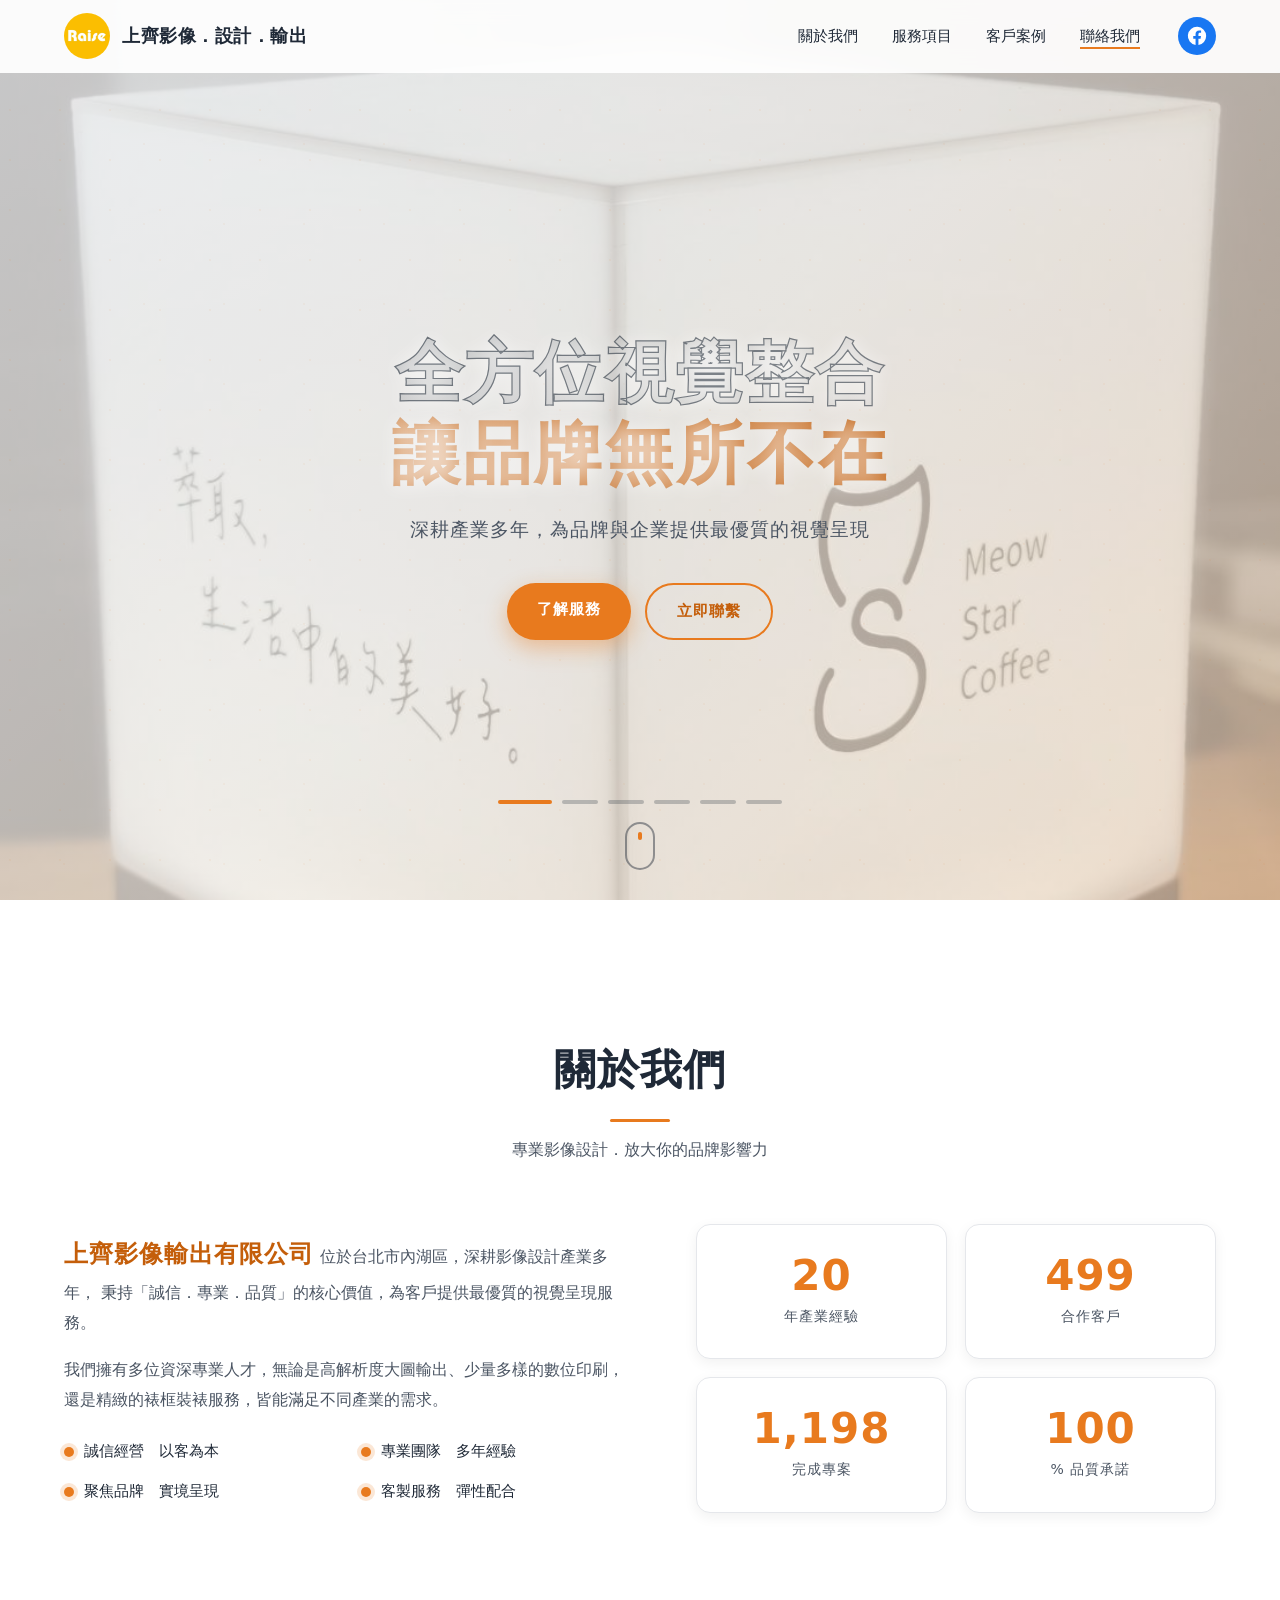
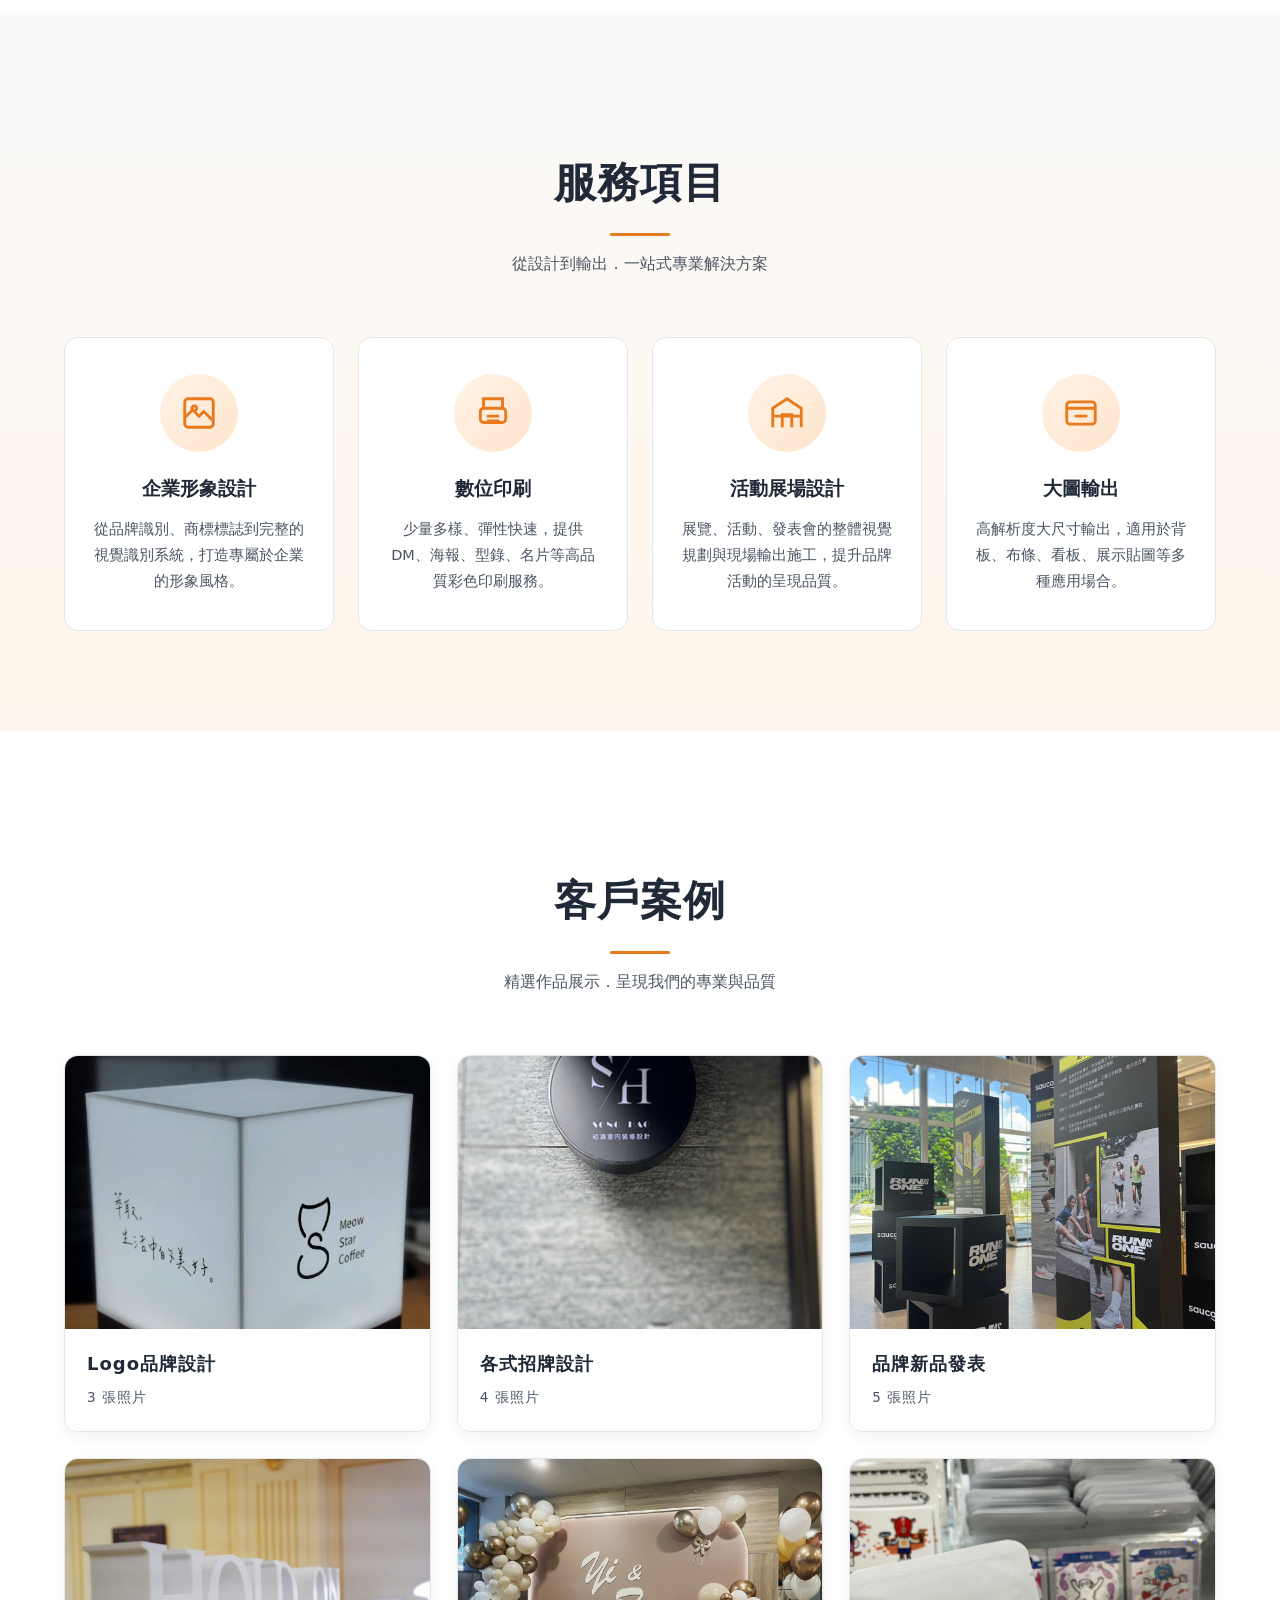
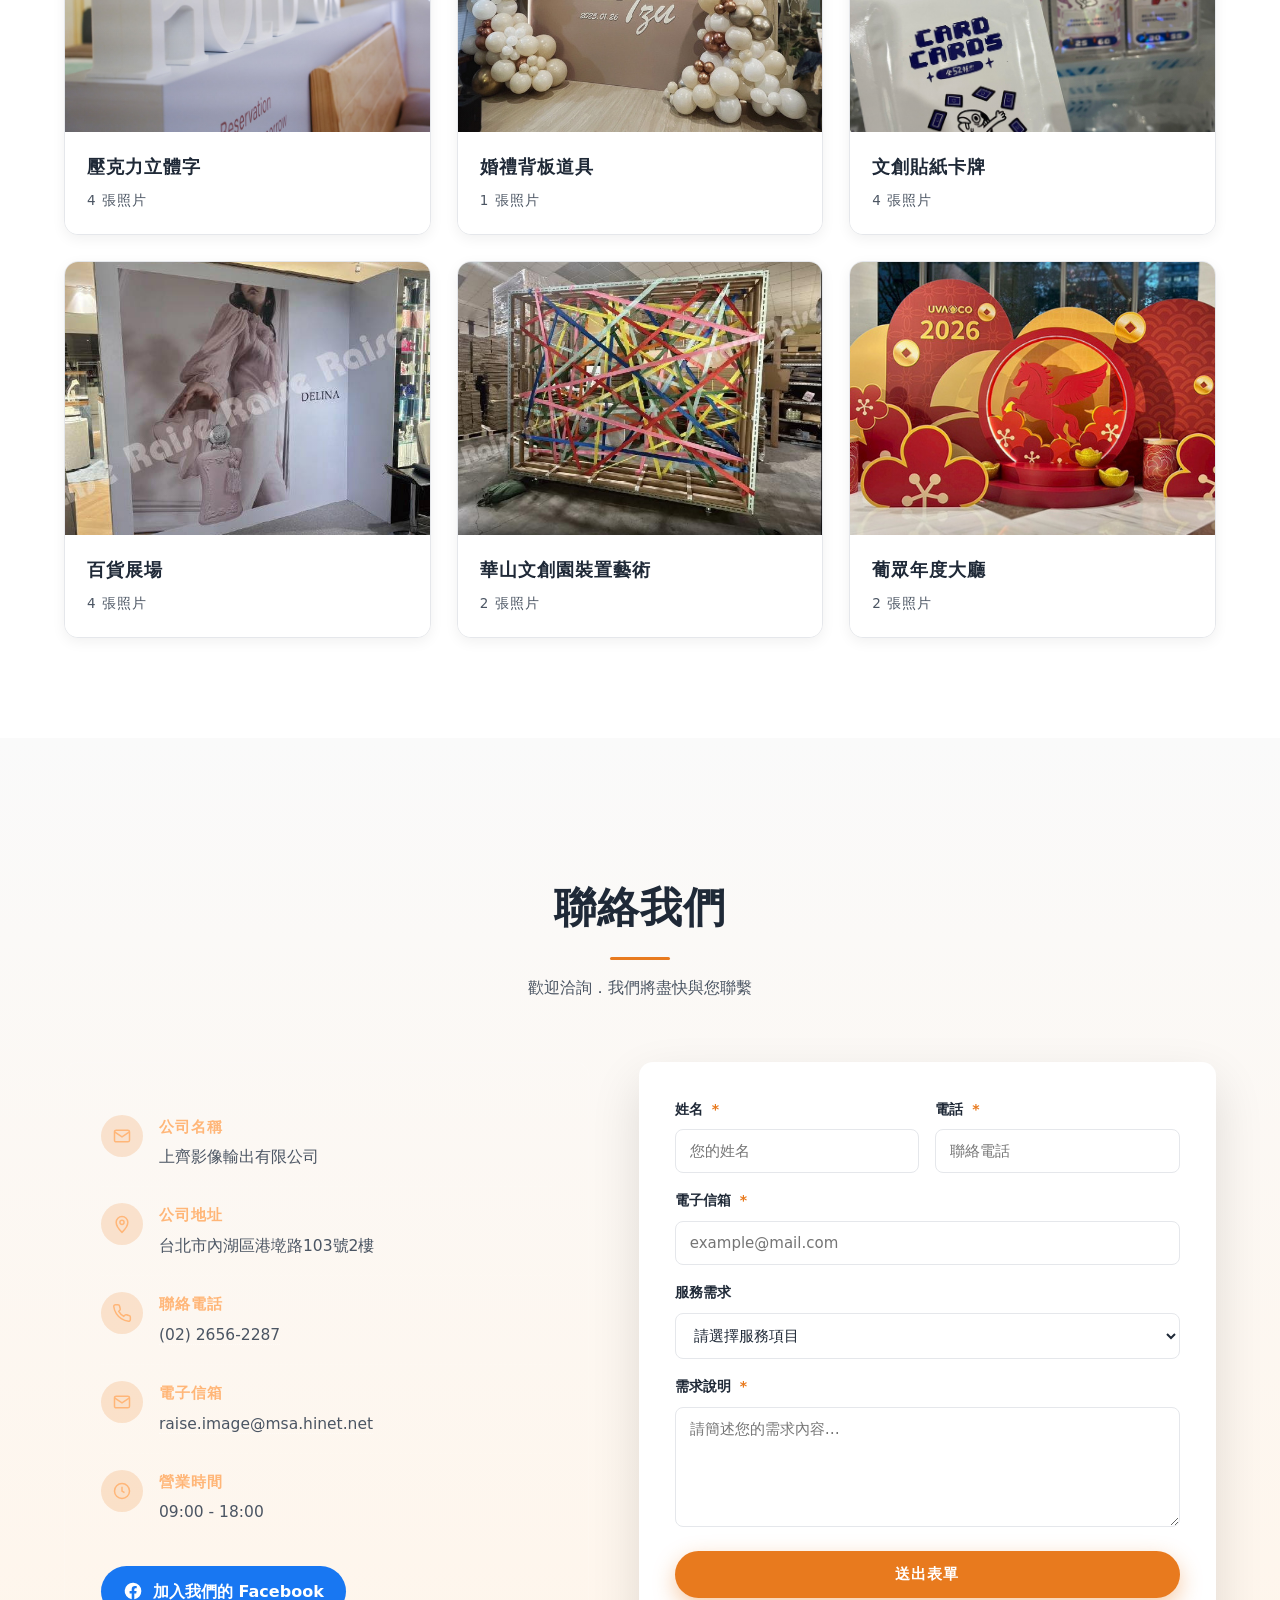
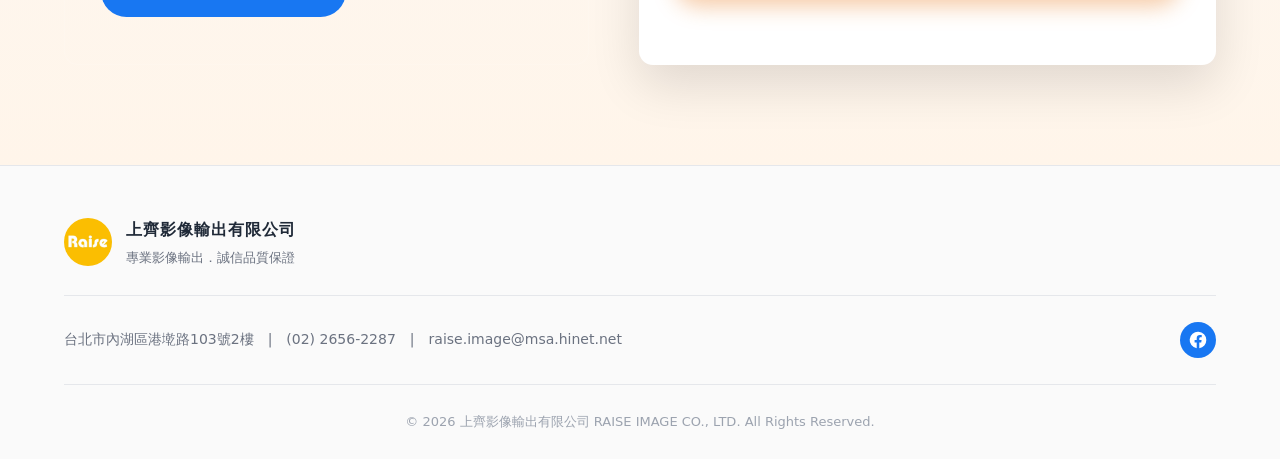
==== commit 136799cd: "Add prev/next buttons and counter in zoom lightbox" ====
--- a/index.html
+++ b/index.html
@@ -414,7 +414,10 @@
   <!-- 單張放大 -->
   <div class="lb-zoom" id="lbZoom" aria-hidden="true">
     <button class="lb-zoom-close" id="lbZoomClose" aria-label="關閉">&times;</button>
+    <button class="lb-zoom-prev" id="lbZoomPrev" aria-label="上一張">&#10094;</button>
+    <button class="lb-zoom-next" id="lbZoomNext" aria-label="下一張">&#10095;</button>
     <img id="lbZoomImg" src="" alt="" />
+    <div class="lb-zoom-counter" id="lbZoomCounter"></div>
   </div>
 
   <!-- 回到頂端 -->
--- a/style.css
+++ b/style.css
@@ -574,6 +574,23 @@
   transition:background .2s ease;
 }
 .lb-zoom-close:hover{background:rgba(255,255,255,.25)}
+.lb-zoom-prev,.lb-zoom-next{
+  position:absolute;top:50%;transform:translateY(-50%);
+  width:52px;height:52px;border-radius:50%;
+  background:rgba(255,255,255,.12);color:#fff;font-size:22px;
+  display:flex;align-items:center;justify-content:center;
+  transition:background .2s ease, transform .2s ease;
+  cursor:pointer;
+  z-index:2;
+}
+.lb-zoom-prev{left:18px}
+.lb-zoom-next{right:18px}
+.lb-zoom-prev:hover{background:rgba(255,255,255,.28);transform:translateY(-50%) translateX(-3px)}
+.lb-zoom-next:hover{background:rgba(255,255,255,.28);transform:translateY(-50%) translateX(3px)}
+.lb-zoom-counter{
+  position:absolute;bottom:20px;left:50%;transform:translateX(-50%);
+  color:rgba(255,255,255,.7);font-size:14px;letter-spacing:2px;
+}
 
 /* ===================== 回到頂端 ===================== */
 .to-top{
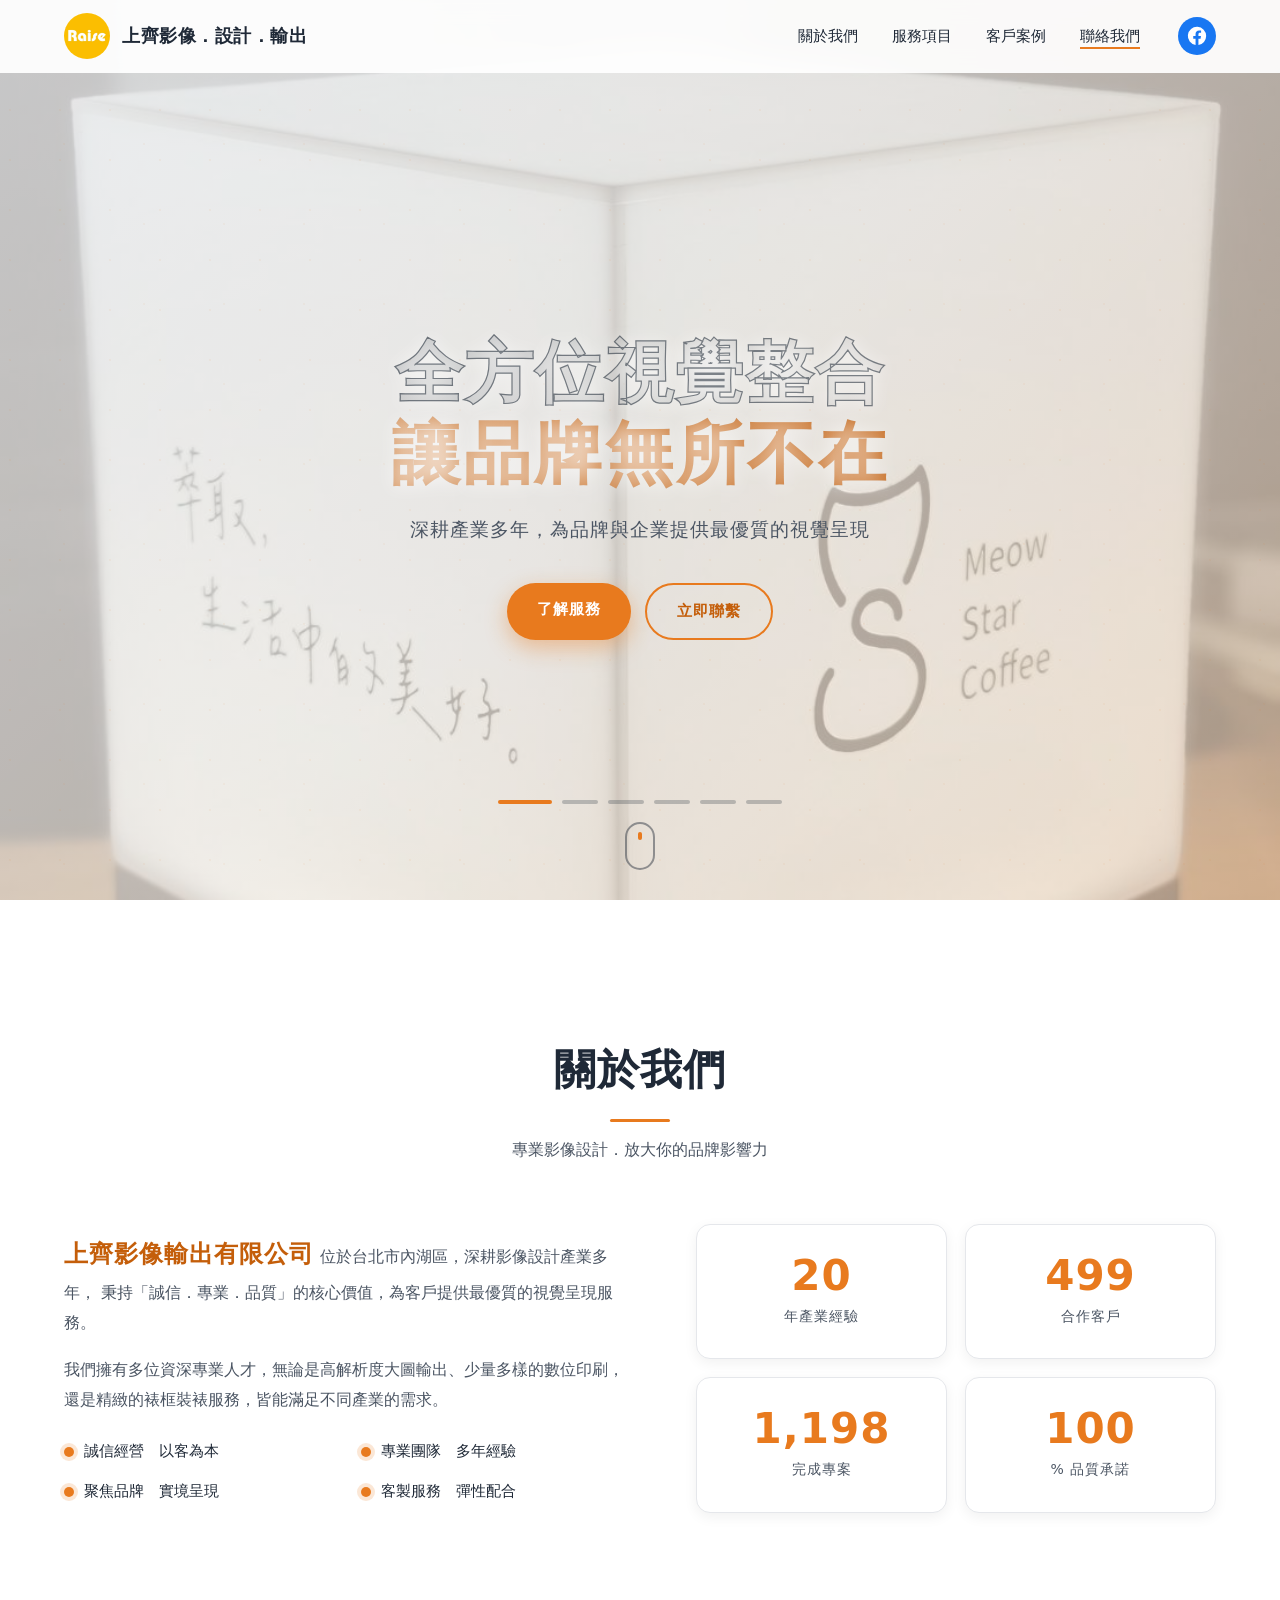
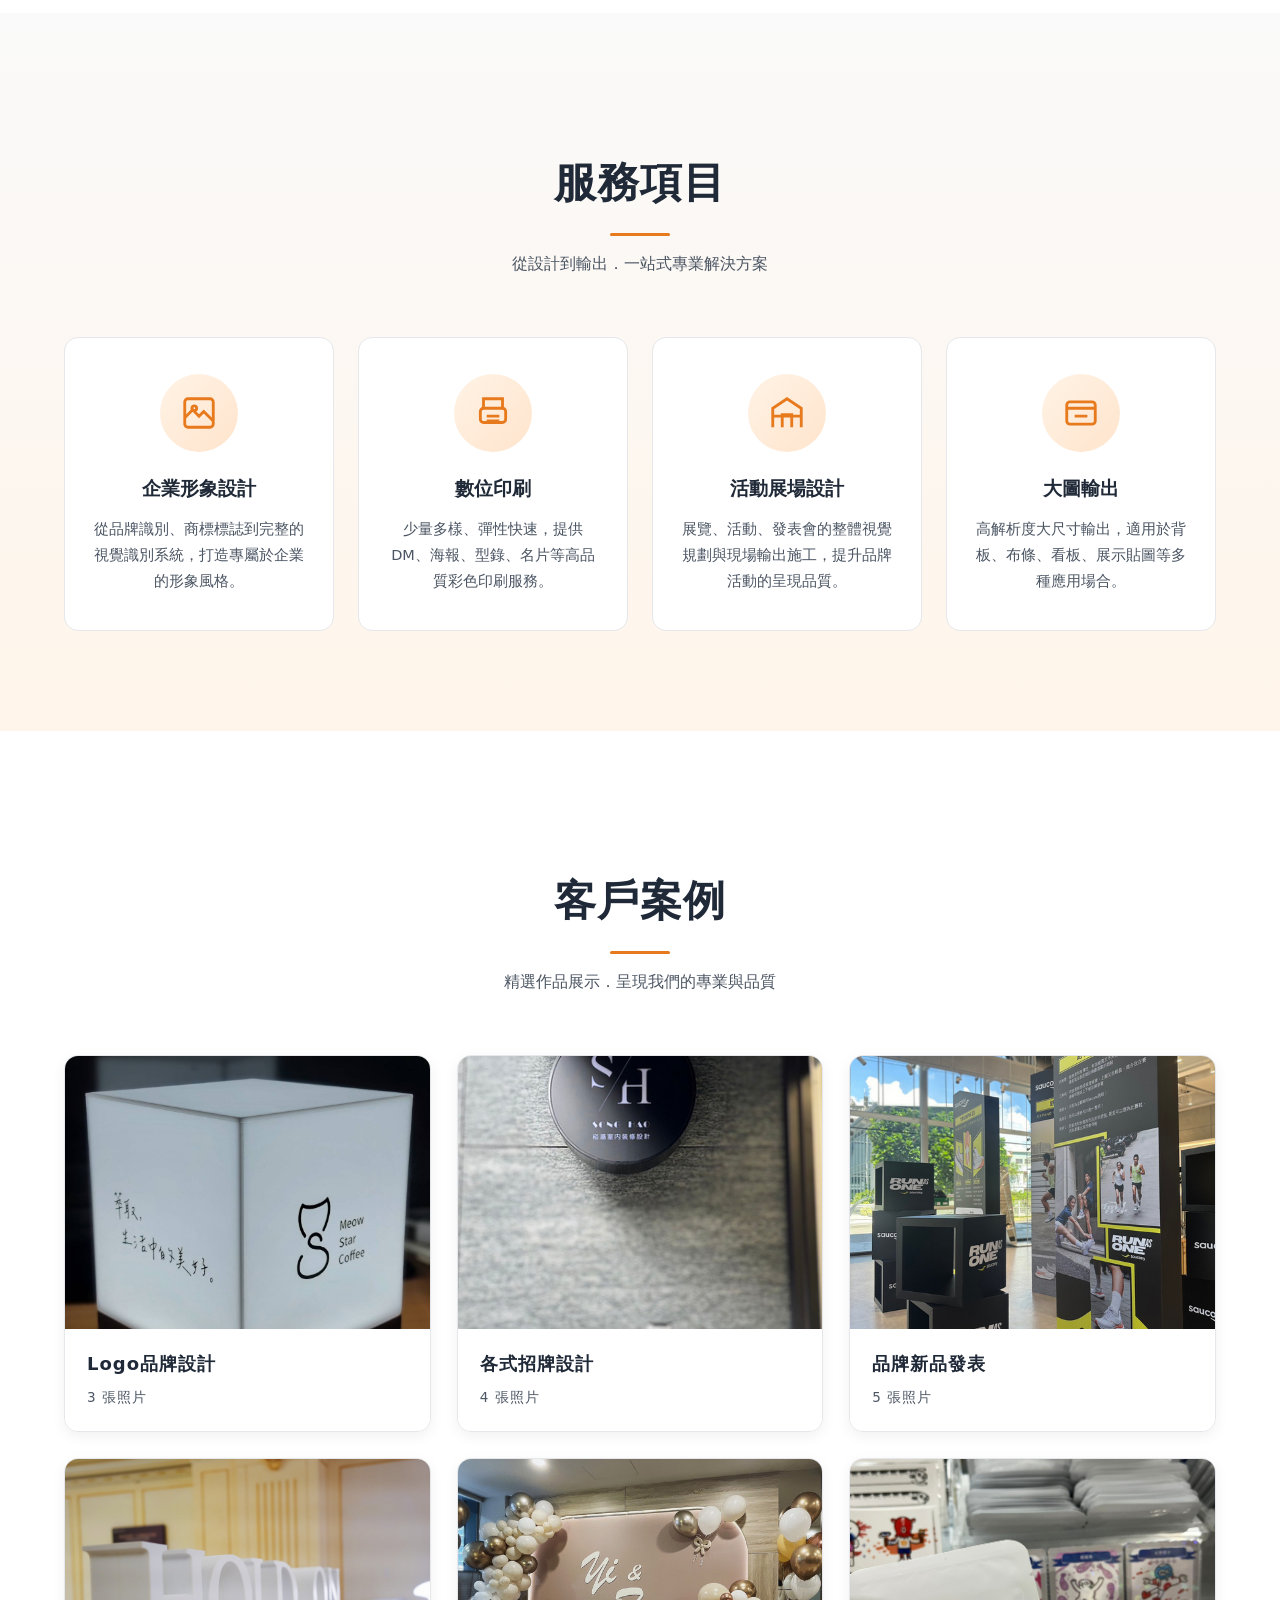
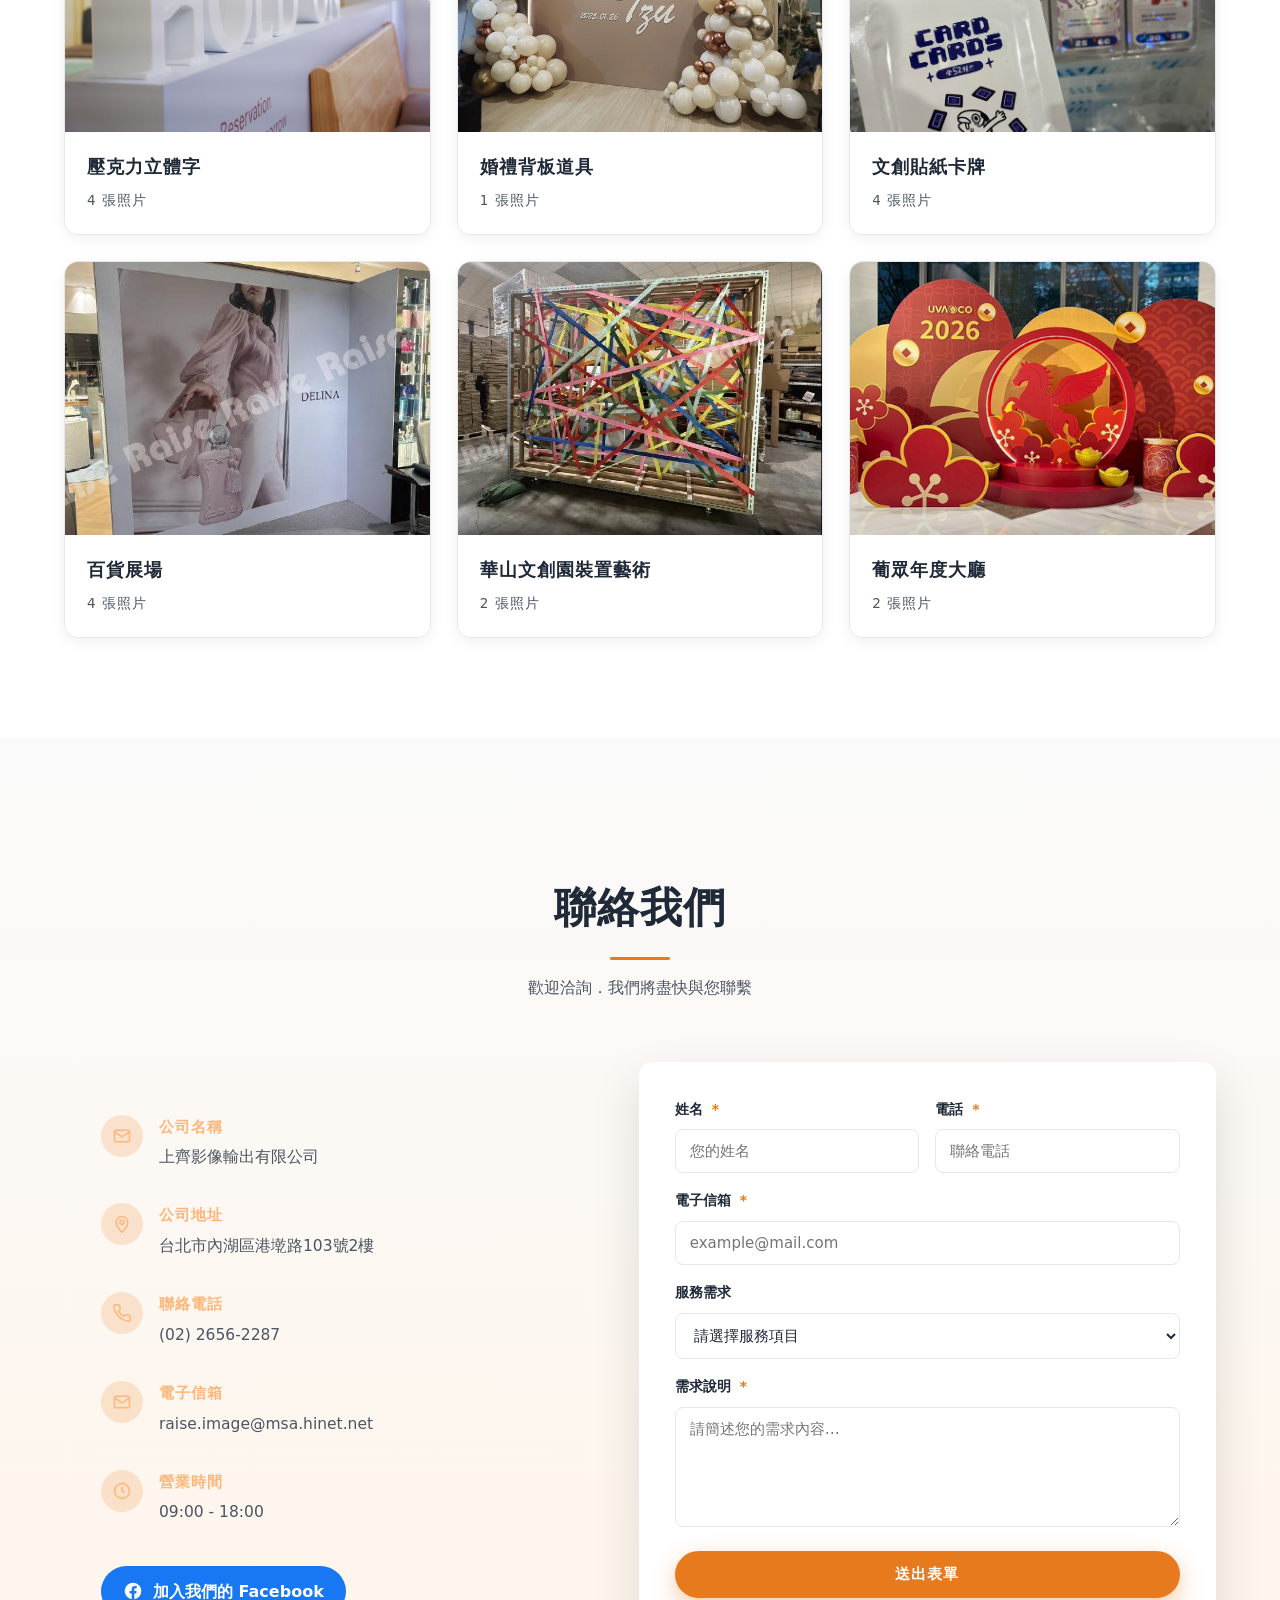
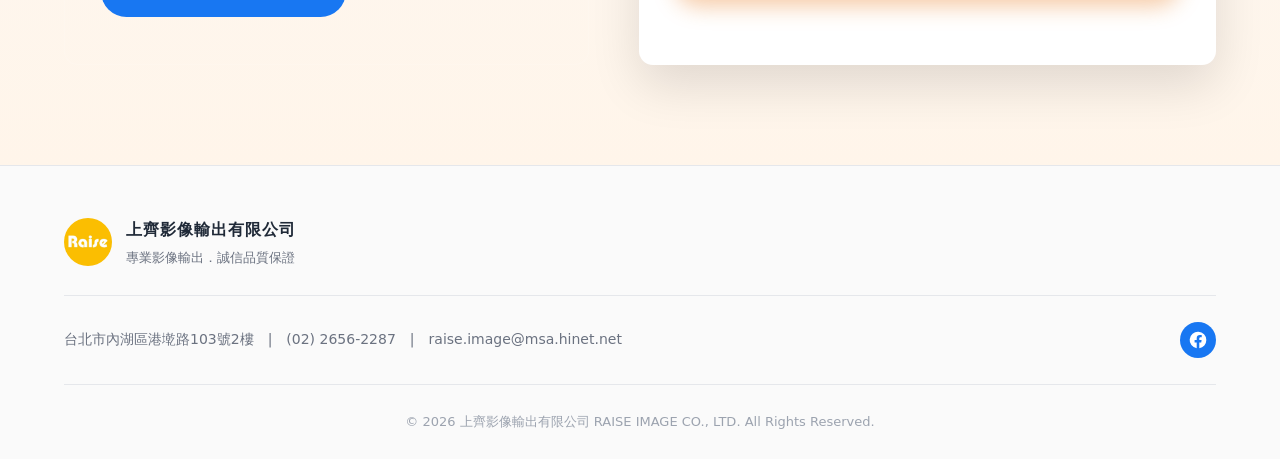
==== commit a3a7742b: "Add meta name=description content" ====
--- a/index.html
+++ b/index.html
@@ -3,7 +3,7 @@
 <head>
   <meta charset="UTF-8" />
   <meta name="viewport" content="width=device-width, initial-scale=1.0" />
-  <meta name="description" content="上齊影像輸出有限公司｜專業影像輸出、企業形象設計、數位印刷、活動展場設計、大圖輸出，台北市內湖區，誠信品質保證。" />
+  <meta name="description" content="上齊影像輸出有限公司｜專業影像輸出、企業形象設計、數位印刷、活動展場設計、大圖輸出、招牌設計、壓克力設計，台北市內湖區，誠信品質保證。" />
   <meta name="keywords" content="上齊影像,影像輸出,大圖輸出,數位印刷,台北內湖,企業形象設計,展場設計,招牌設計" />
   <meta name="author" content="上齊影像輸出有限公司" />
   <meta name="robots" content="index, follow" />
@@ -11,7 +11,7 @@
 
   <!-- Open Graph（社群分享用） -->
   <meta property="og:title" content="上齊影像輸出有限公司｜專業影像輸出" />
-  <meta property="og:description" content="專業影像輸出、企業形象設計、數位印刷、活動展場設計、大圖輸出，台北市內湖區，誠信品質保證。" />
+  <meta property="og:description" content="專業影像輸出、企業形象設計、數位印刷、活動展場設計、大圖輸出、招牌設計、壓克力設計，台北市內湖區，誠信品質保證。" />
   <meta property="og:image" content="https://nickchen568.github.io/raise-website/logo.png" />
   <meta property="og:url" content="https://nickchen568.github.io/raise-website/" />
   <meta property="og:type" content="website" />
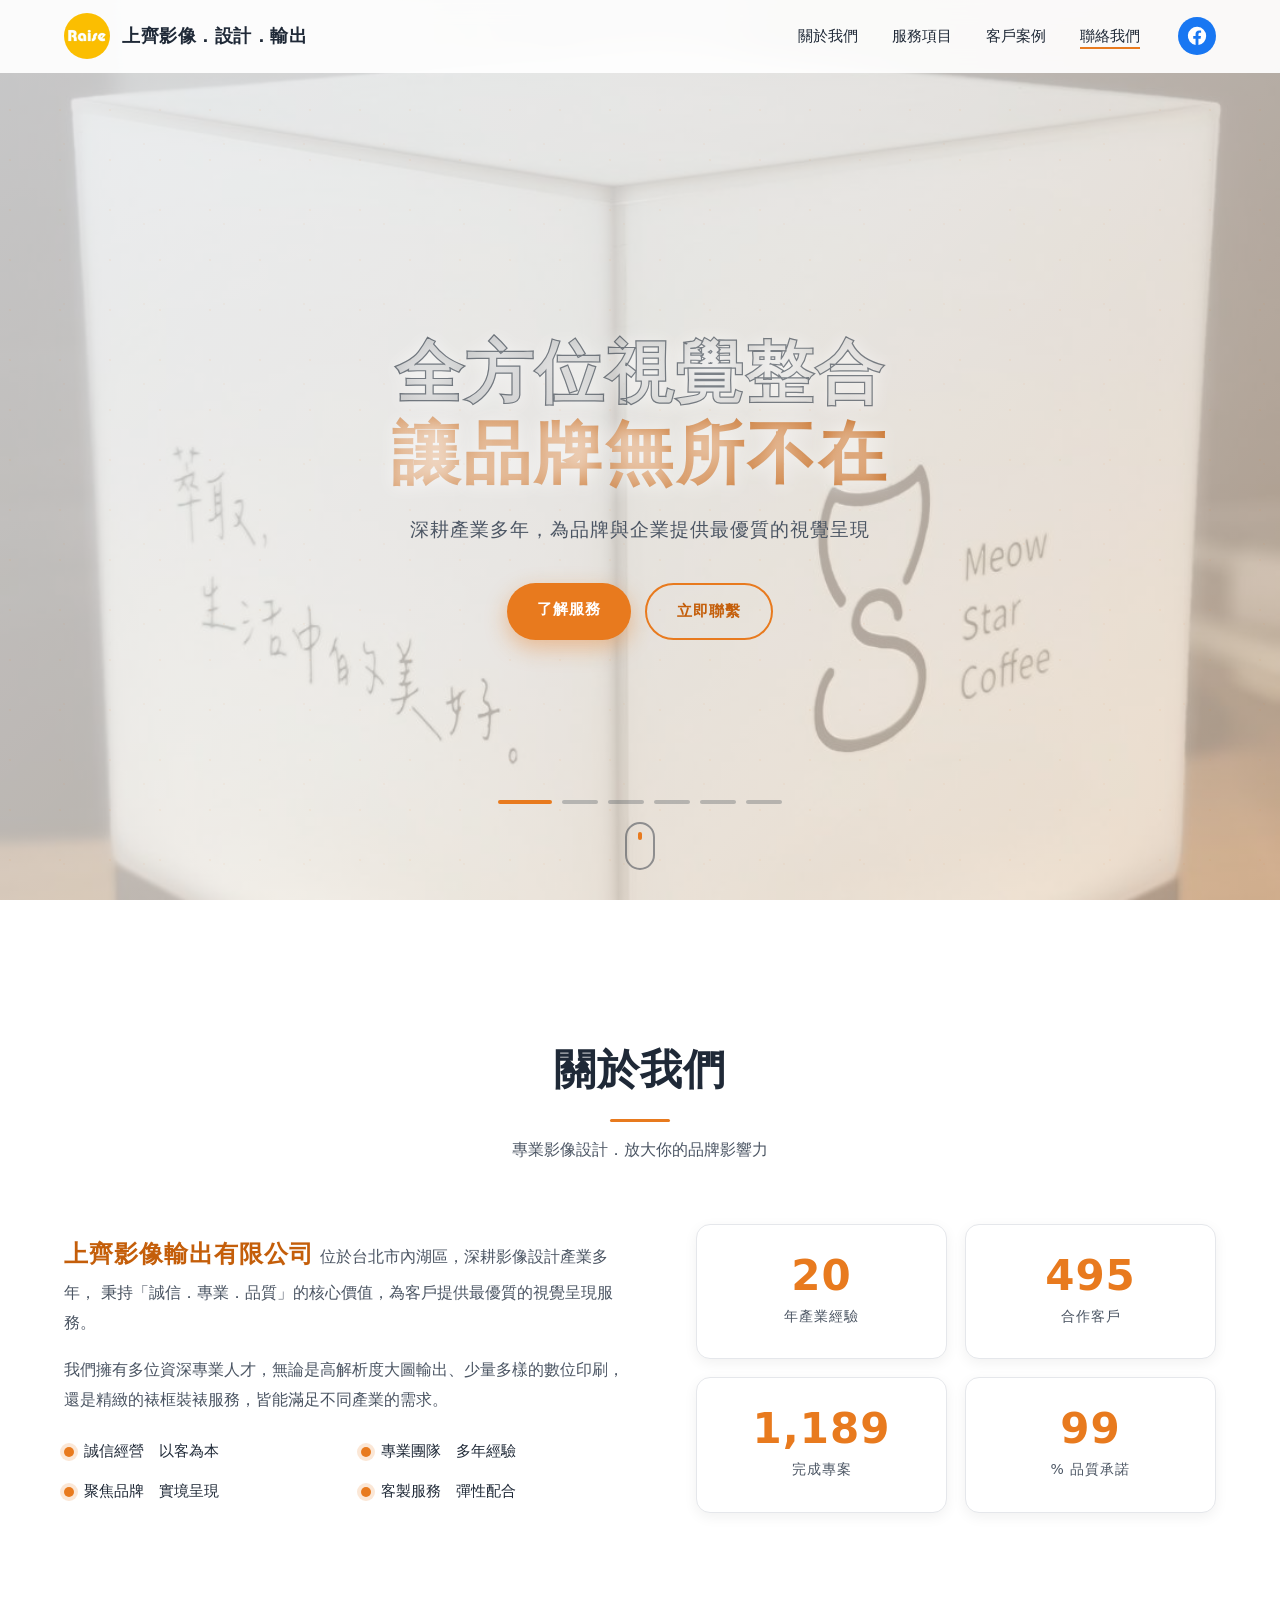
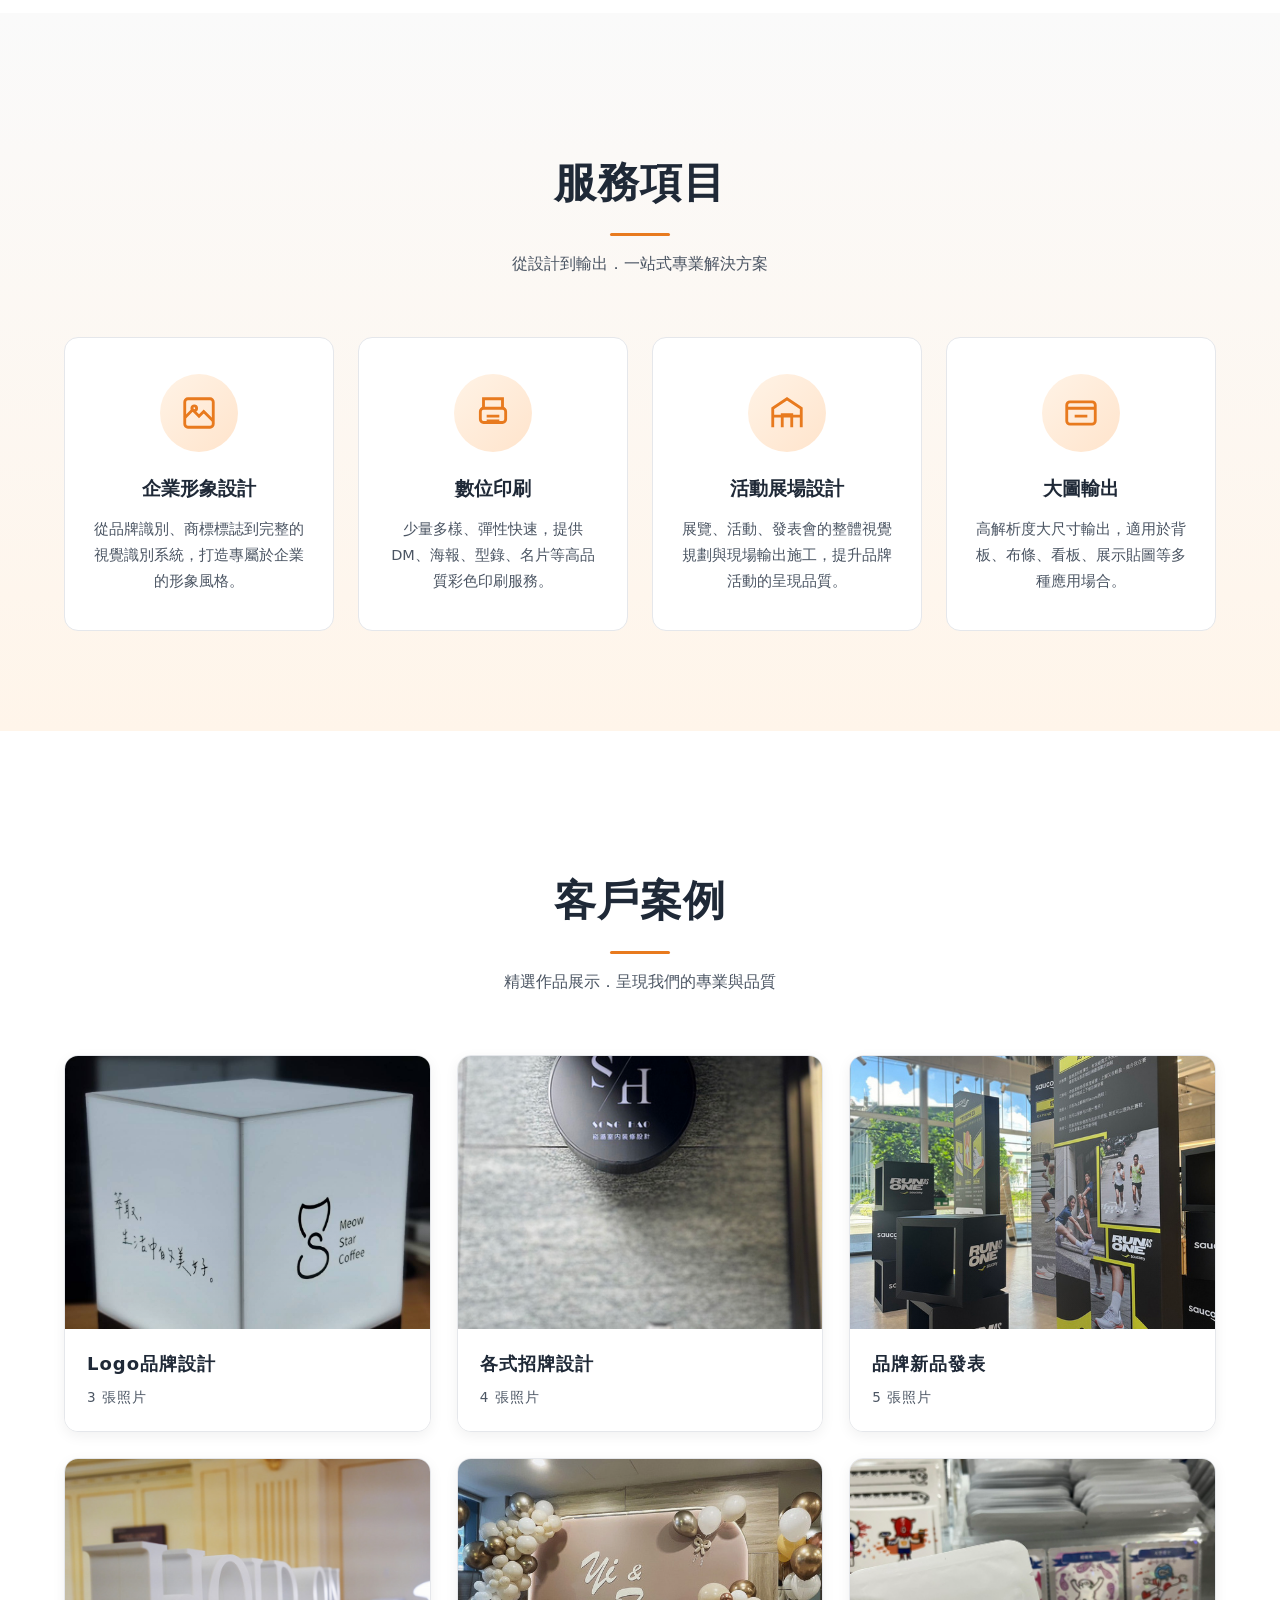
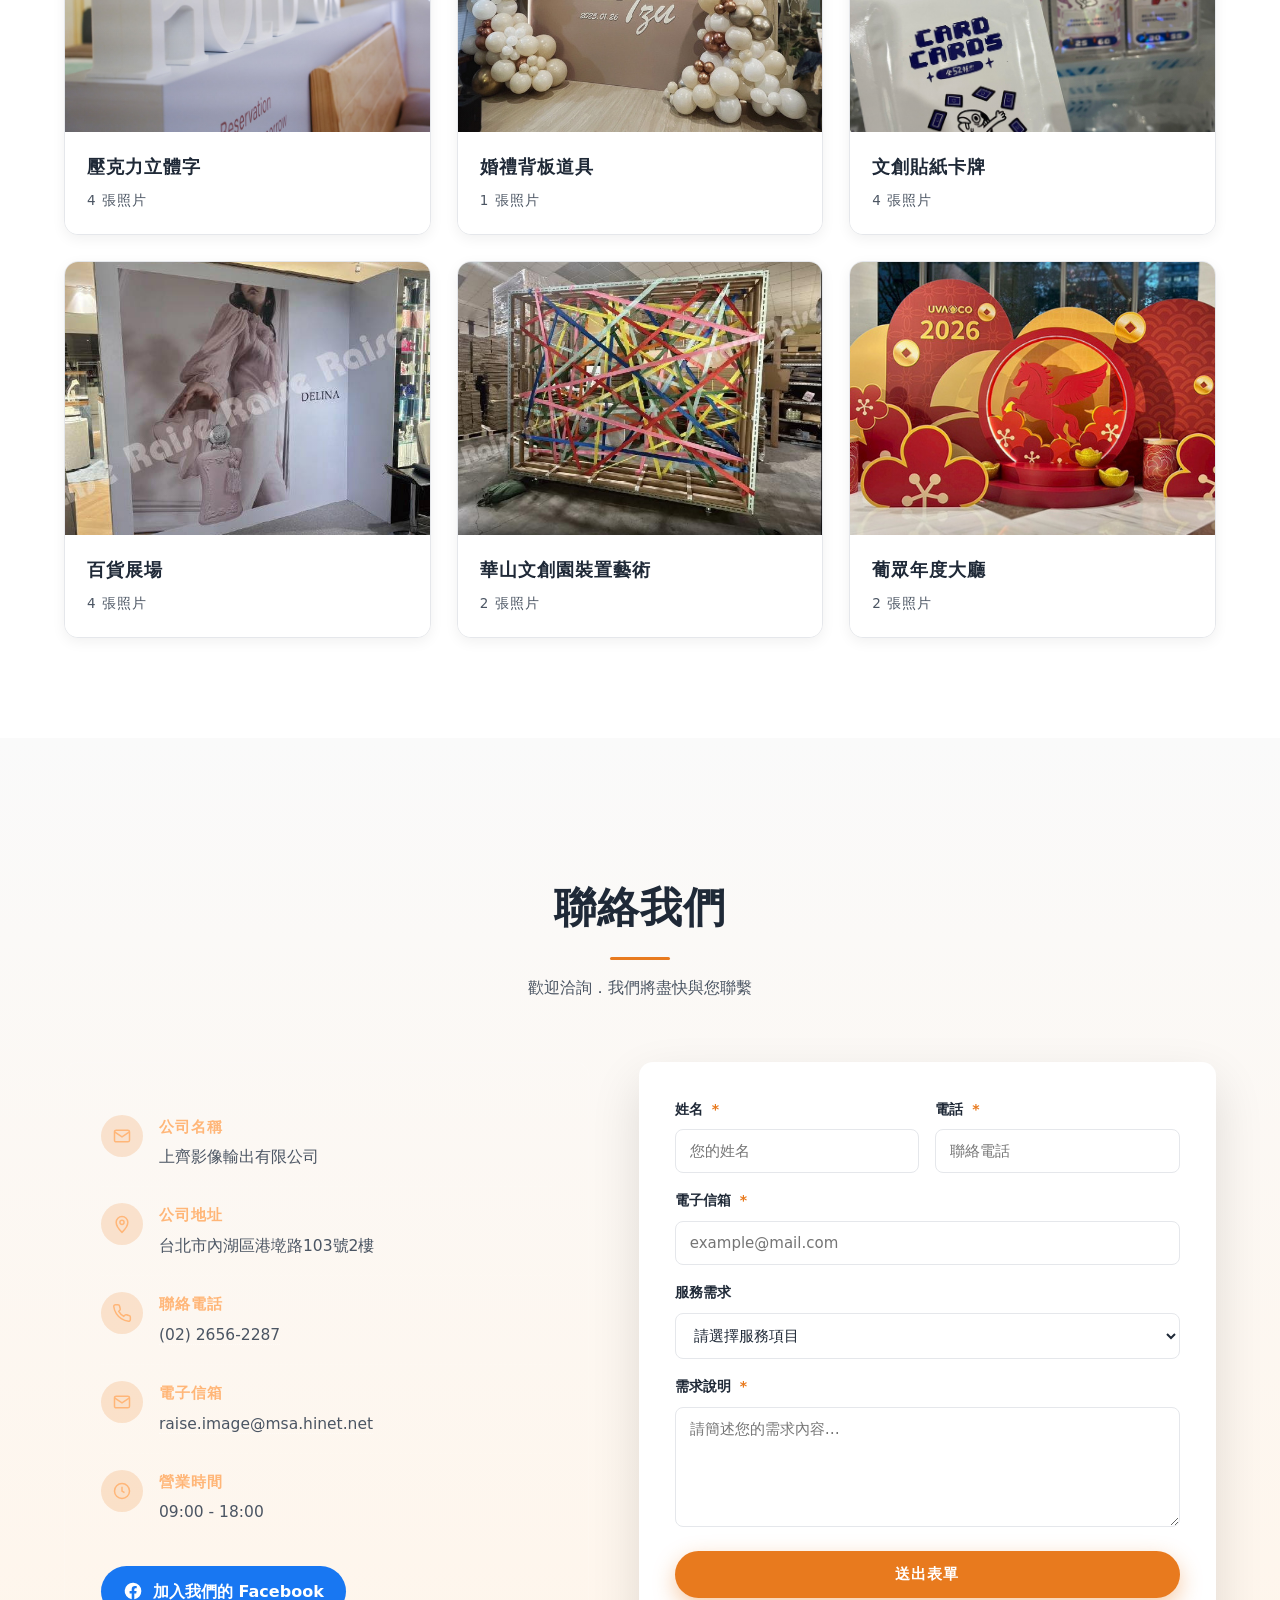
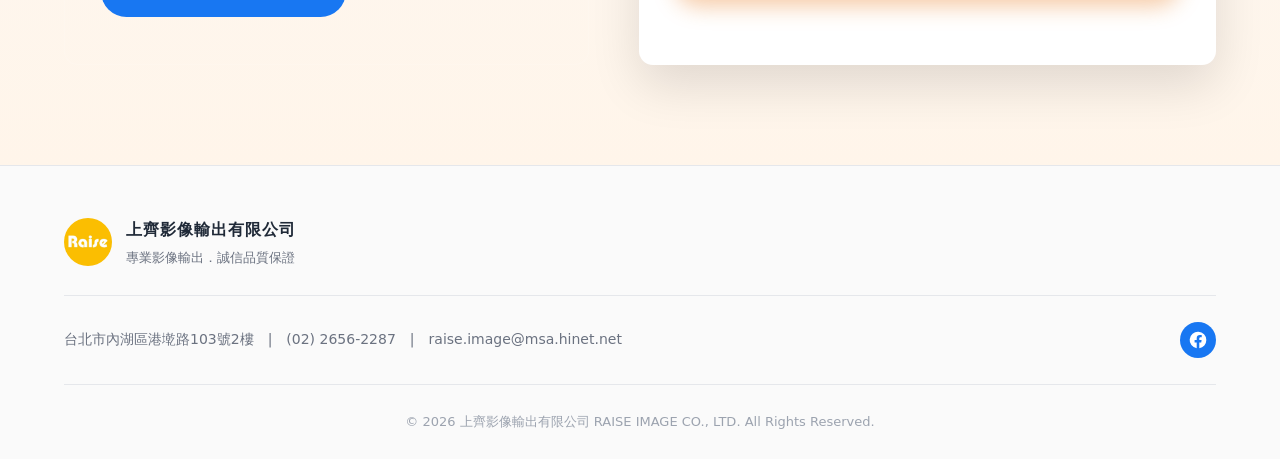
==== commit e8784d17: "修改rel=canonical、og:url網址：raiseimage.com.tw" ====
--- a/index.html
+++ b/index.html
@@ -13,7 +13,7 @@
   <meta property="og:title" content="上齊影像輸出有限公司｜專業影像輸出" />
   <meta property="og:description" content="專業影像輸出、企業形象設計、數位印刷、活動展場設計、大圖輸出、招牌設計、壓克力設計，台北市內湖區，誠信品質保證。" />
   <meta property="og:image" content="https://nickchen568.github.io/raise-website/logo.png" />
-  <meta property="og:url" content="https://nickchen568.github.io/raise-website/" />
+  <meta property="og:url" content="https://raiseimage.com.tw/" />
   <meta property="og:type" content="website" />
   <meta property="og:locale" content="zh_TW" />
 
@@ -28,7 +28,7 @@
   <link rel="apple-touch-icon" href="logo.png" />
 
   <!-- Canonical URL -->
-  <link rel="canonical" href="https://nickchen568.github.io/raise-website/" />
+  <link rel="canonical" href="https://raiseimage.com.tw/" />
   <link rel="stylesheet" href="style.css" />
 </head>
 <body>
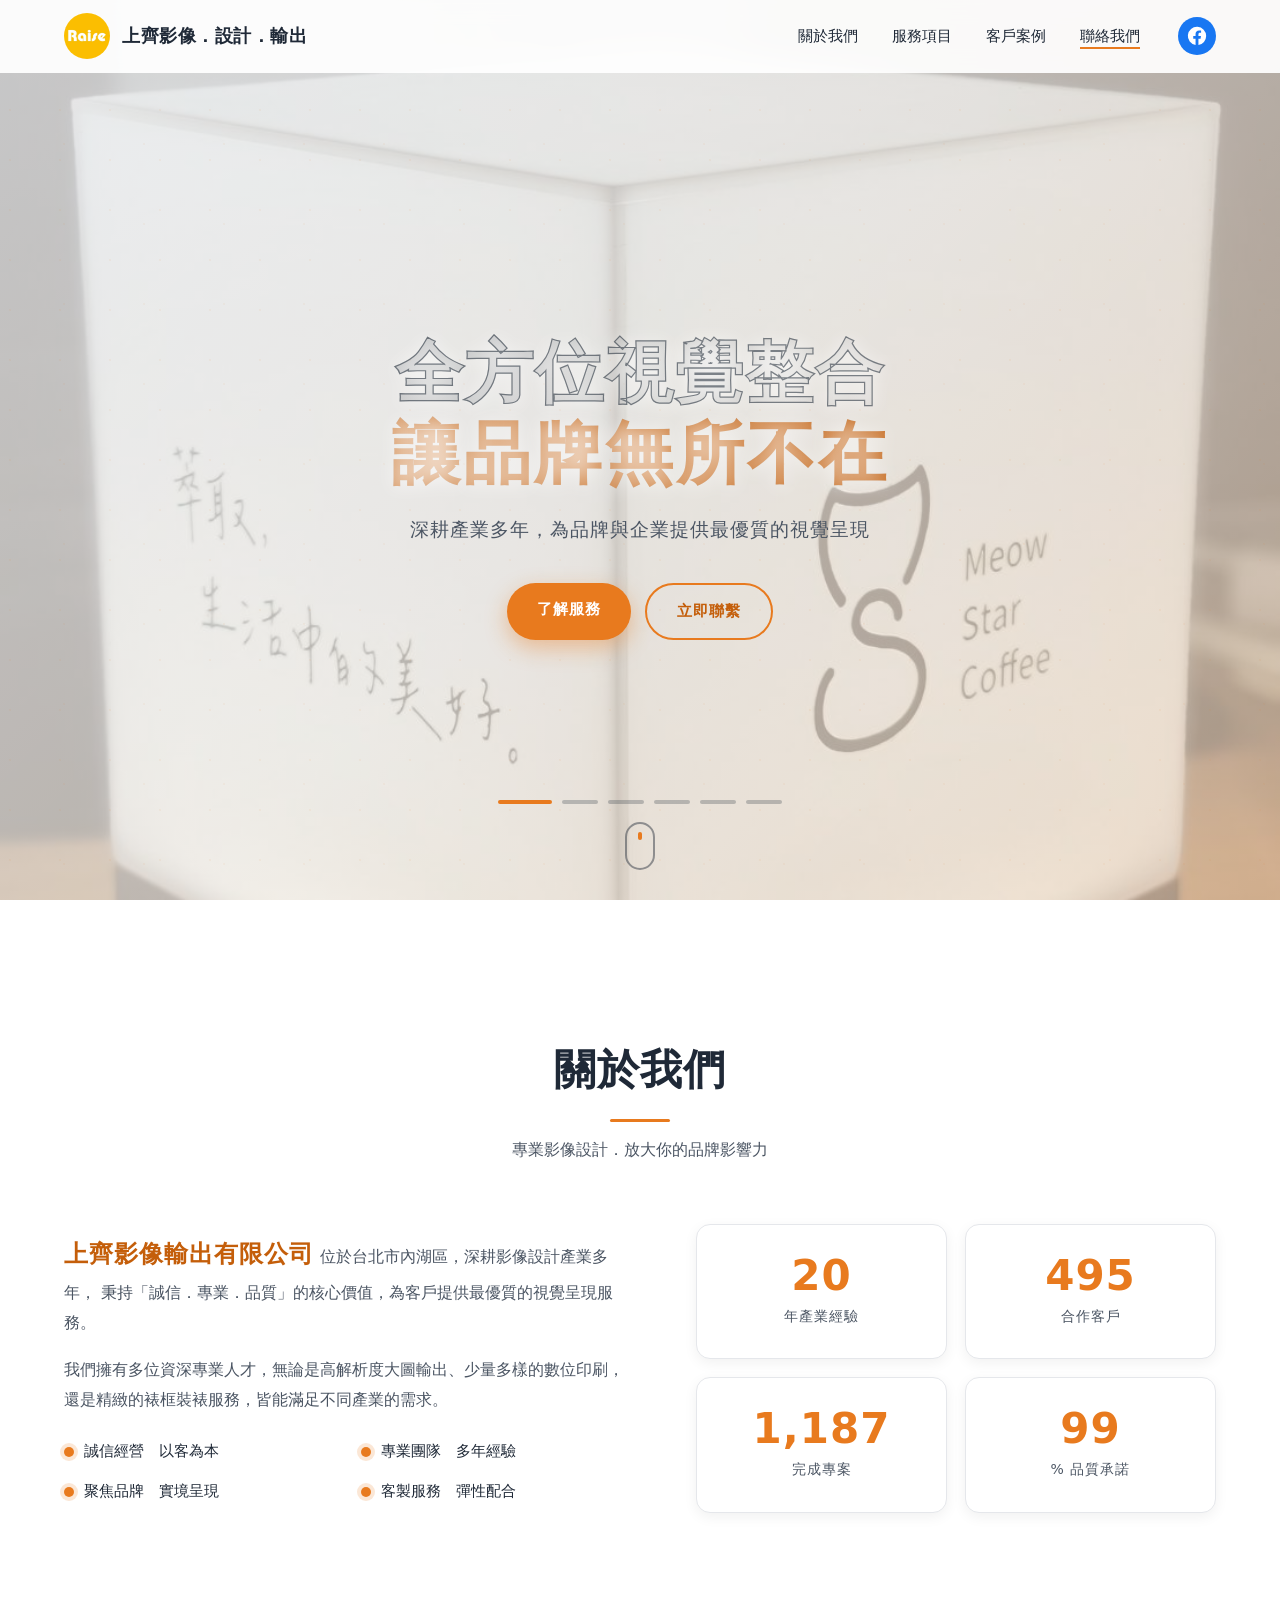
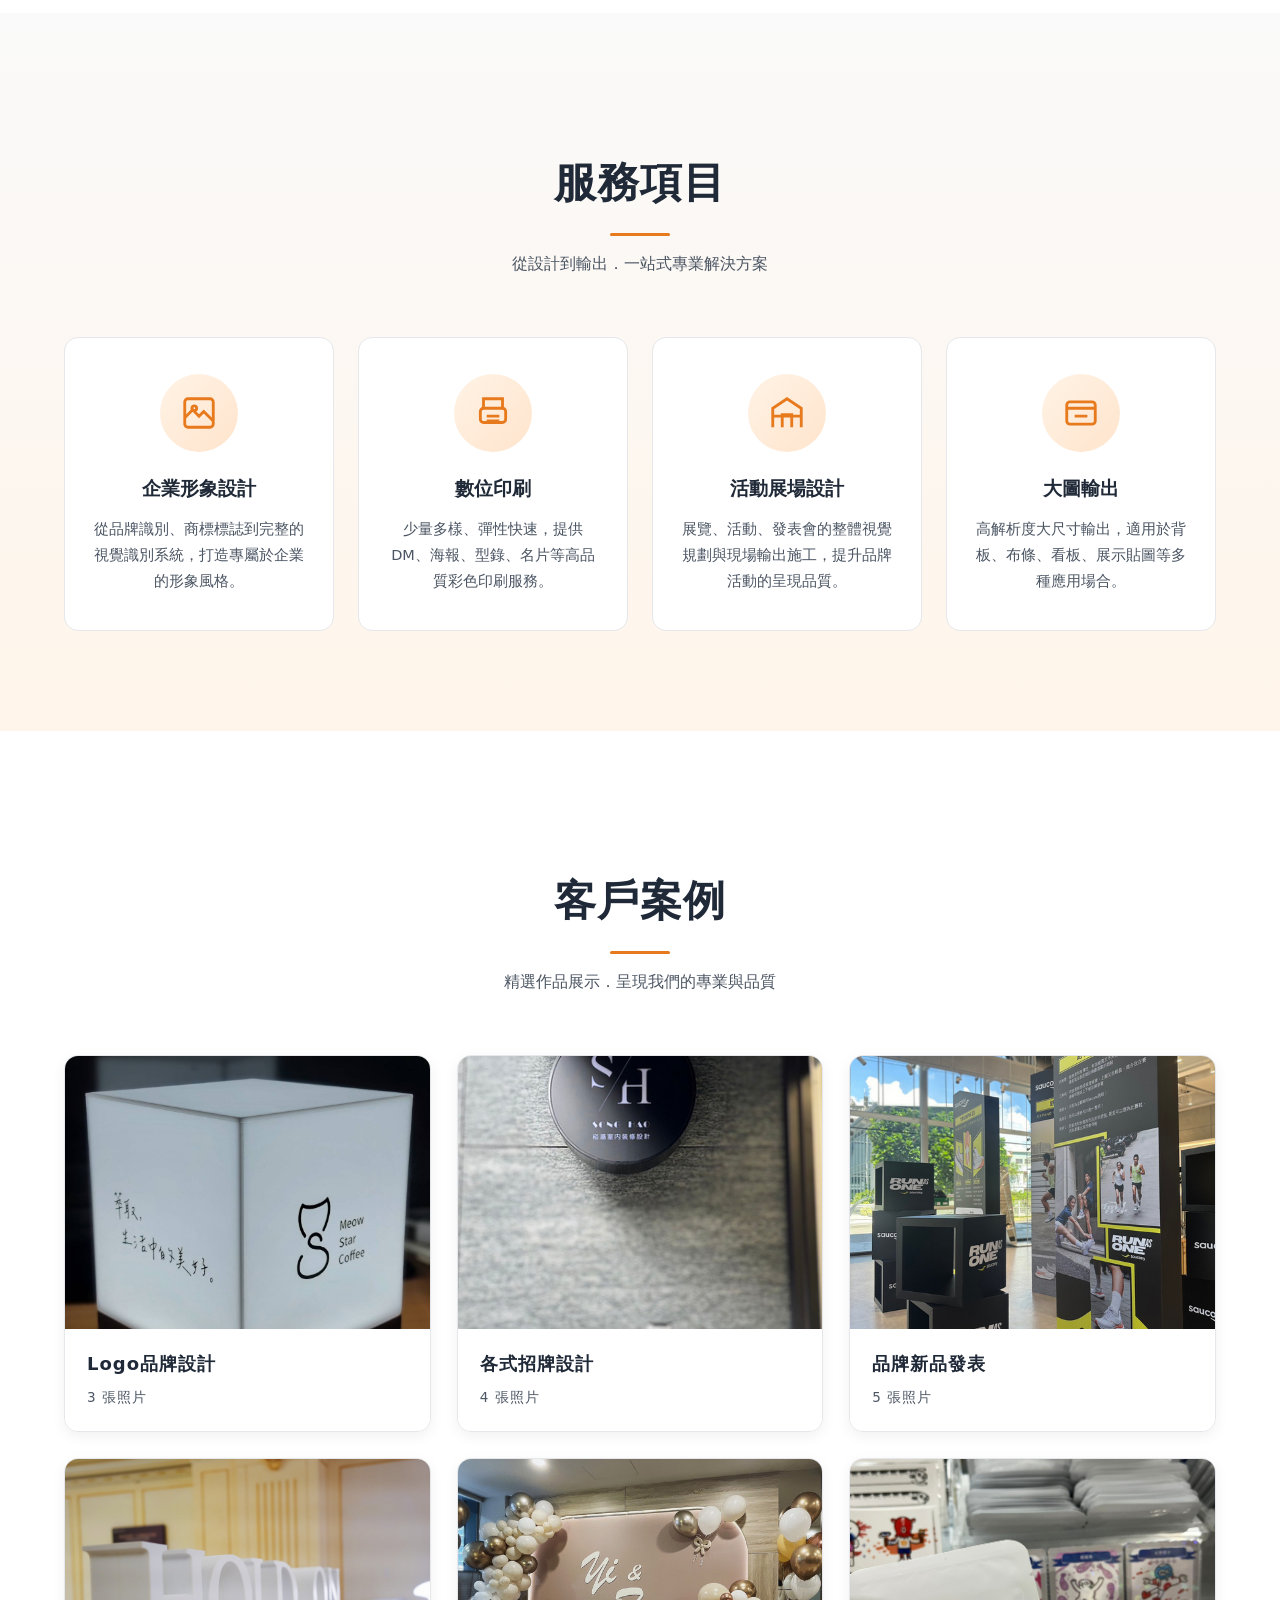
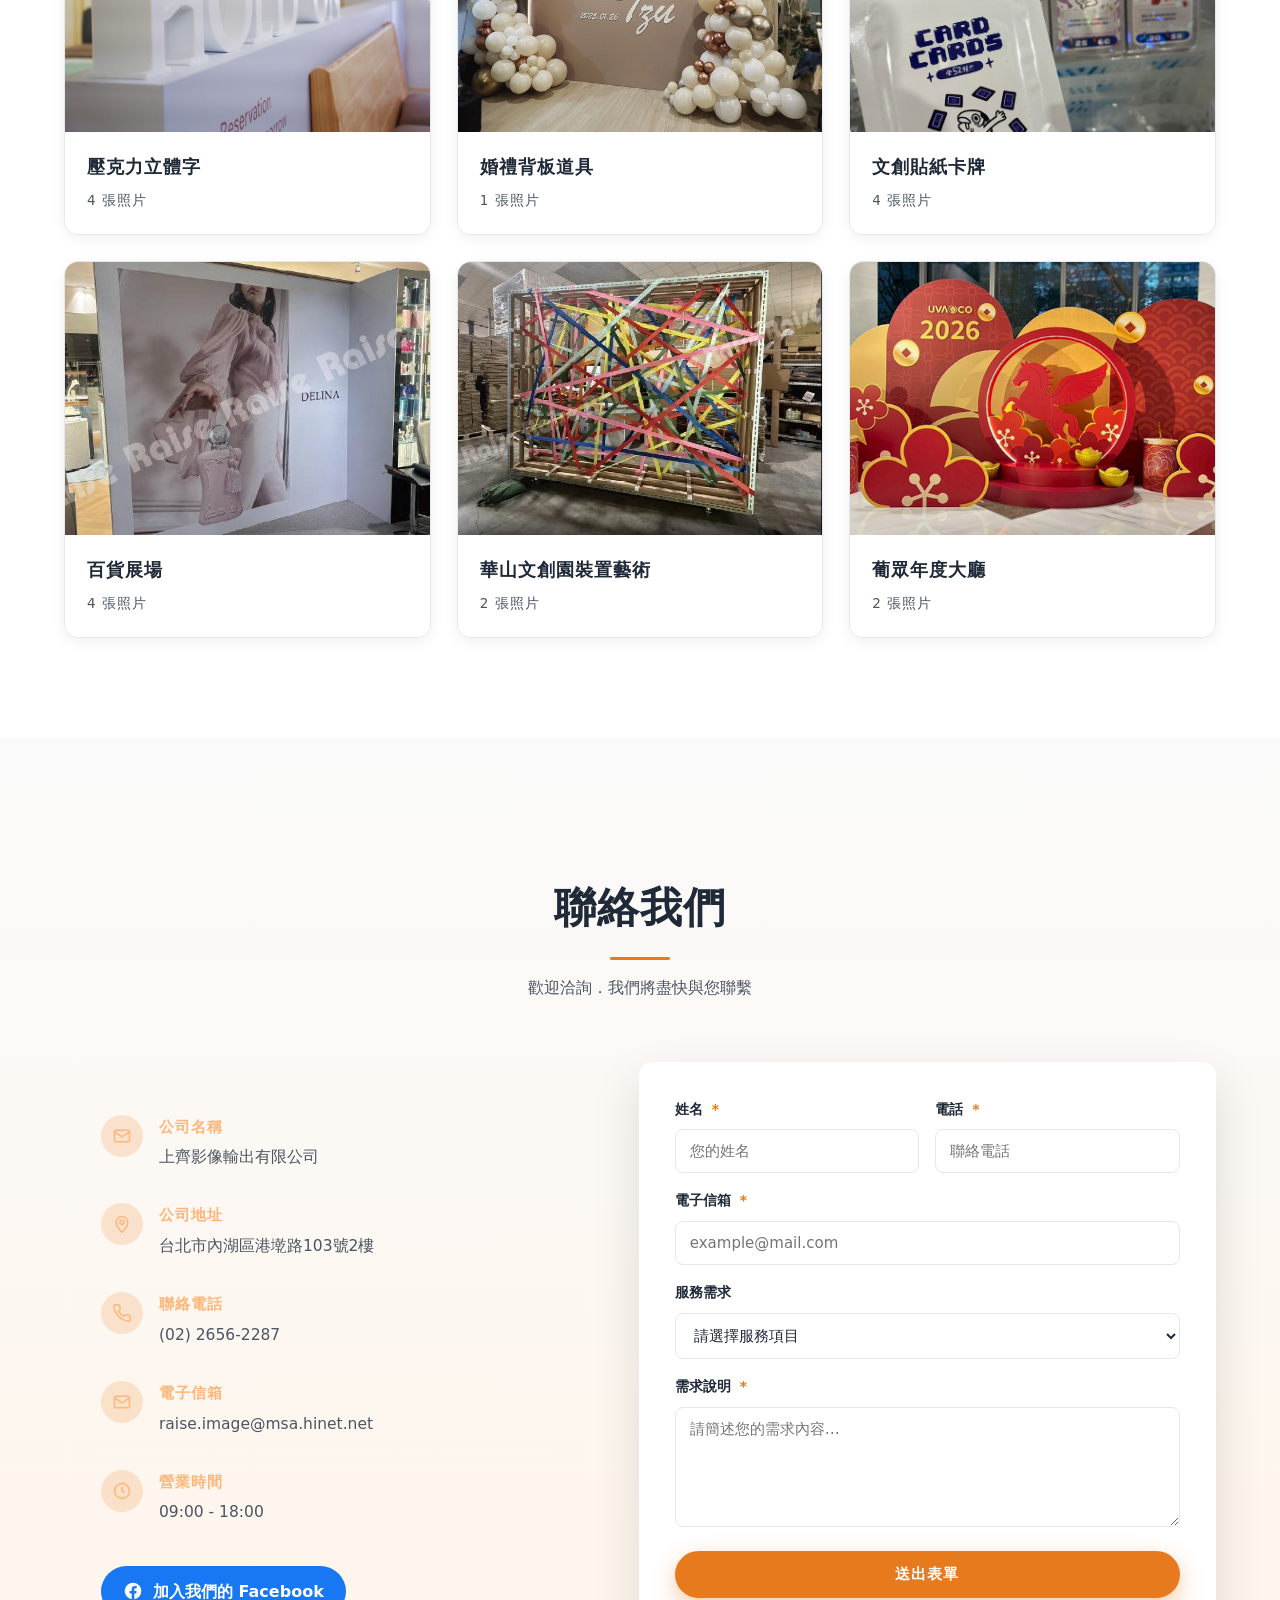
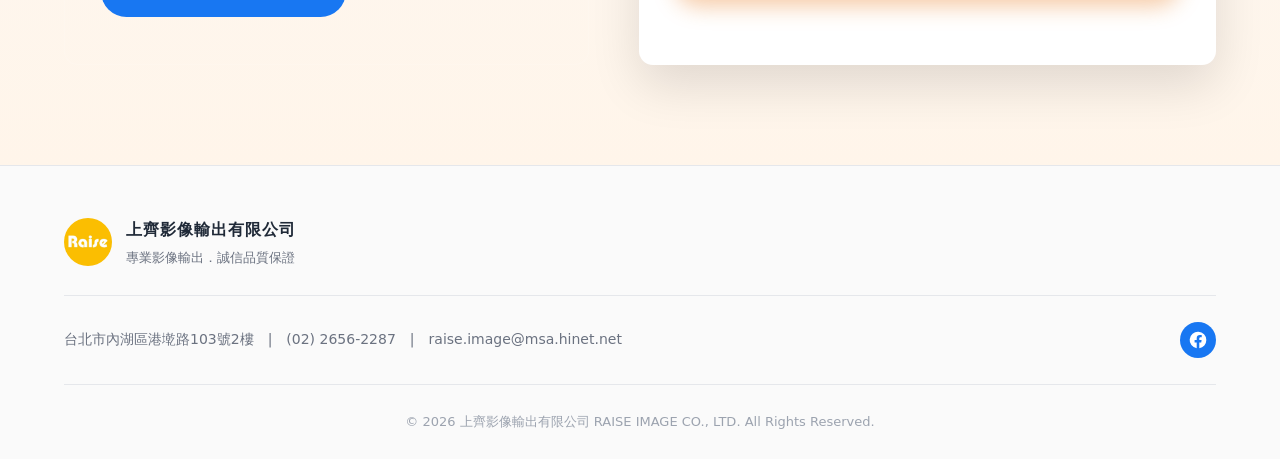
==== commit 234237aa: "Update page title for better SEO - Changed title to include keywords: 內湖印刷/大圖輸出 - Added secondary ke" ====
--- a/index.html
+++ b/index.html
@@ -7,7 +7,7 @@
   <meta name="keywords" content="上齊影像,影像輸出,大圖輸出,數位印刷,台北內湖,企業形象設計,展場設計,招牌設計" />
   <meta name="author" content="上齊影像輸出有限公司" />
   <meta name="robots" content="index, follow" />
-  <title>上齊影像輸出有限公司｜專業影像輸出．誠信品質保證</title>
+  <title>內湖印刷/大圖輸出｜上齊影像輸出有限公司 - 展場海報、壓克力與數位印刷</title>
 
   <!-- Open Graph（社群分享用） -->
   <meta property="og:title" content="上齊影像輸出有限公司｜專業影像輸出" />
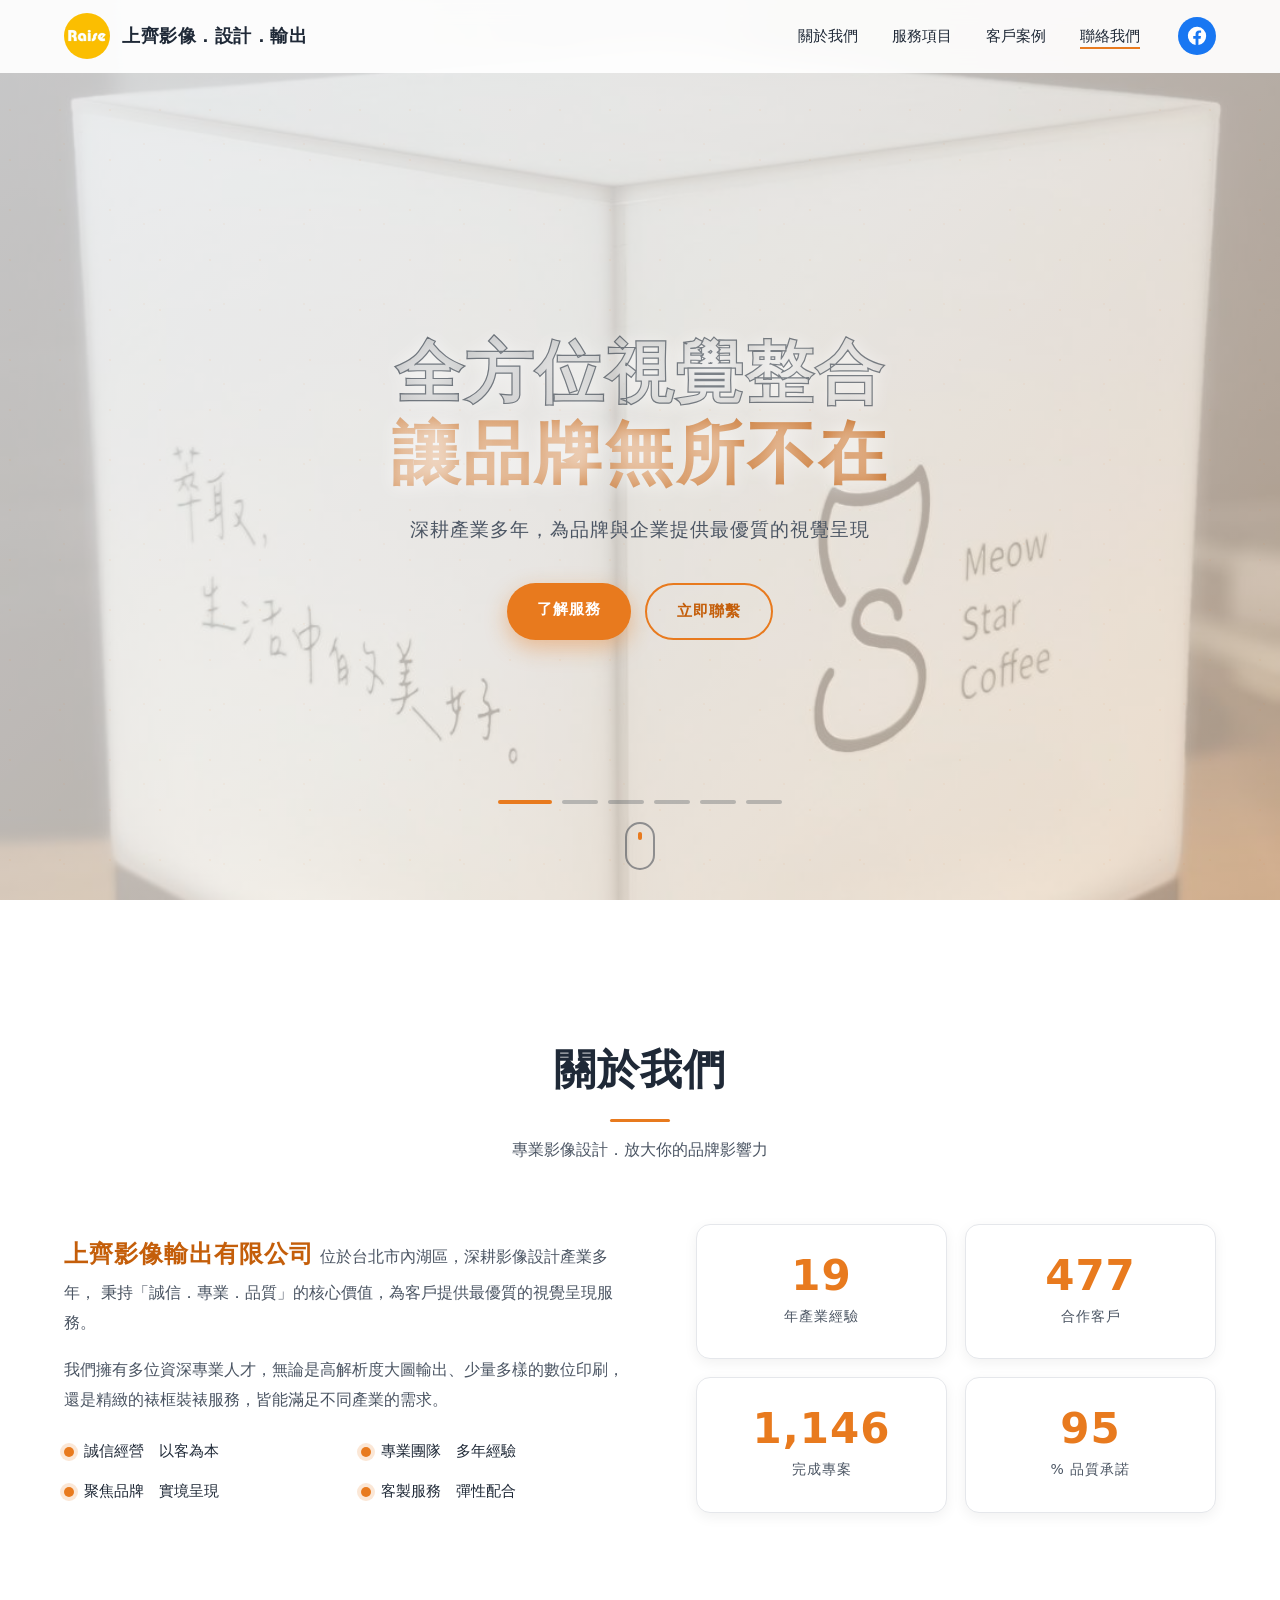
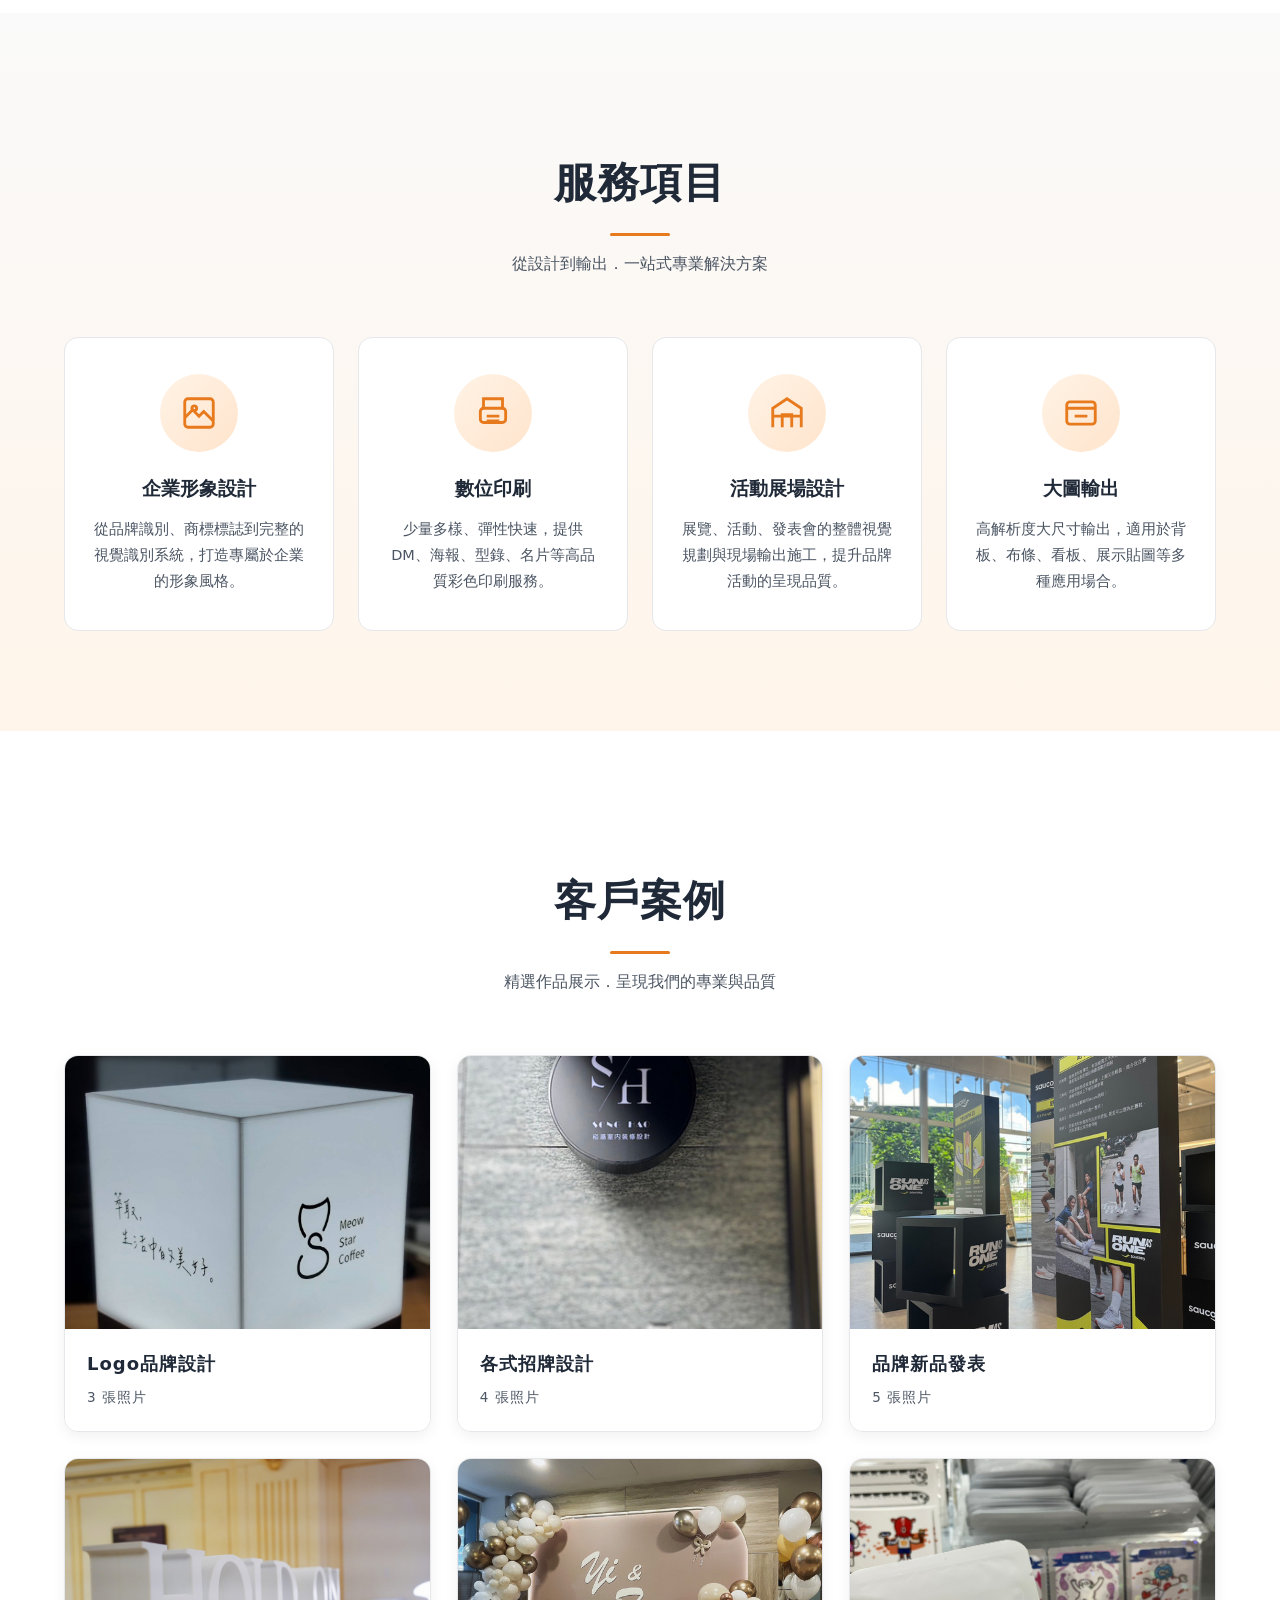
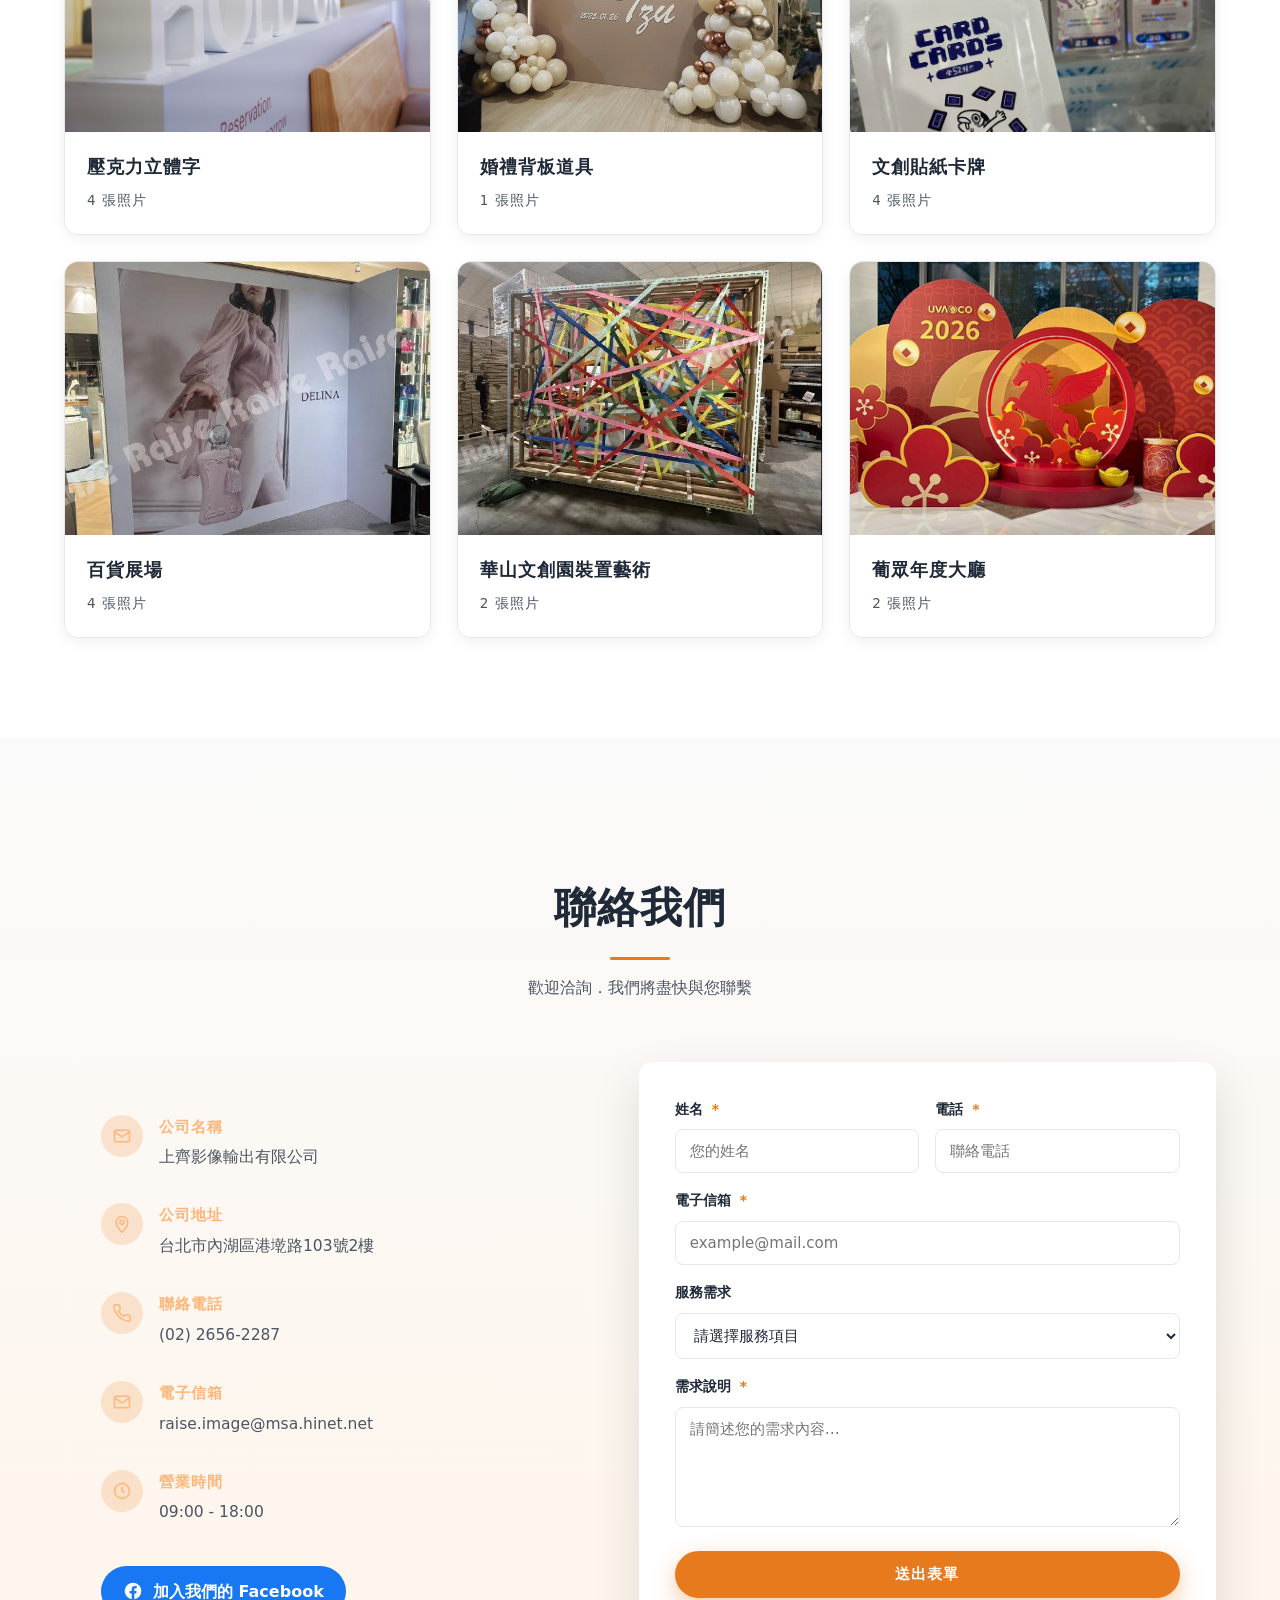
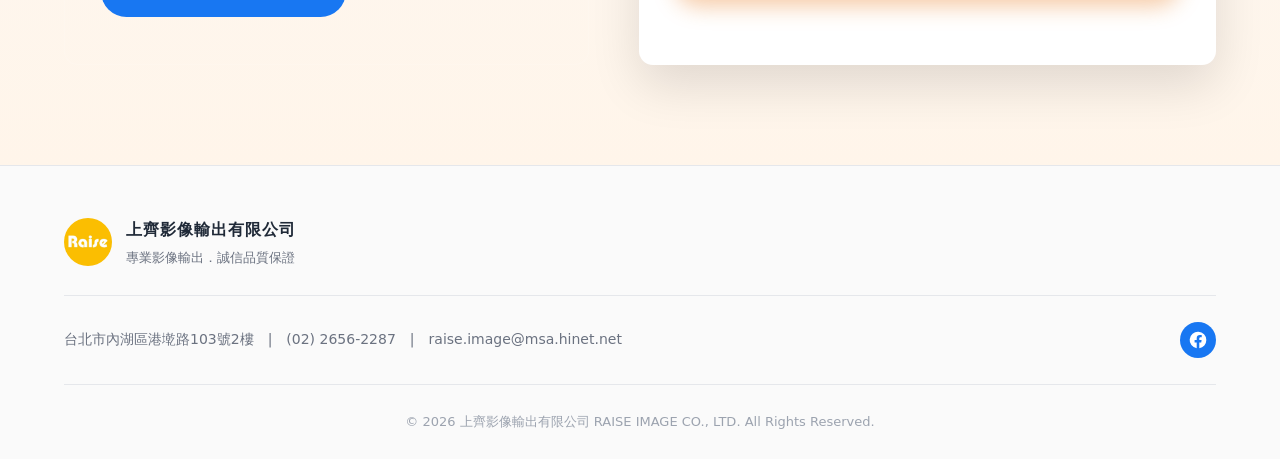
==== commit dd4f0e43: "Improve logo alt text for SEO Co-Authored-By: Claude Opus 4.8 (1M context) <noreply@anthropic.com>" ====
--- a/index.html
+++ b/index.html
@@ -378,7 +378,7 @@
   <footer class="footer">
     <div class="container footer-inner">
       <div class="footer-brand">
-        <img src="logo.png" alt="上齊影像輸出" class="footer-logo" />
+        <img src="logo.png" alt="上齊影像輸出有限公司" class="footer-logo" />
         <div>
           <h4>上齊影像輸出有限公司</h4>
           <p>專業影像輸出．誠信品質保證</p>
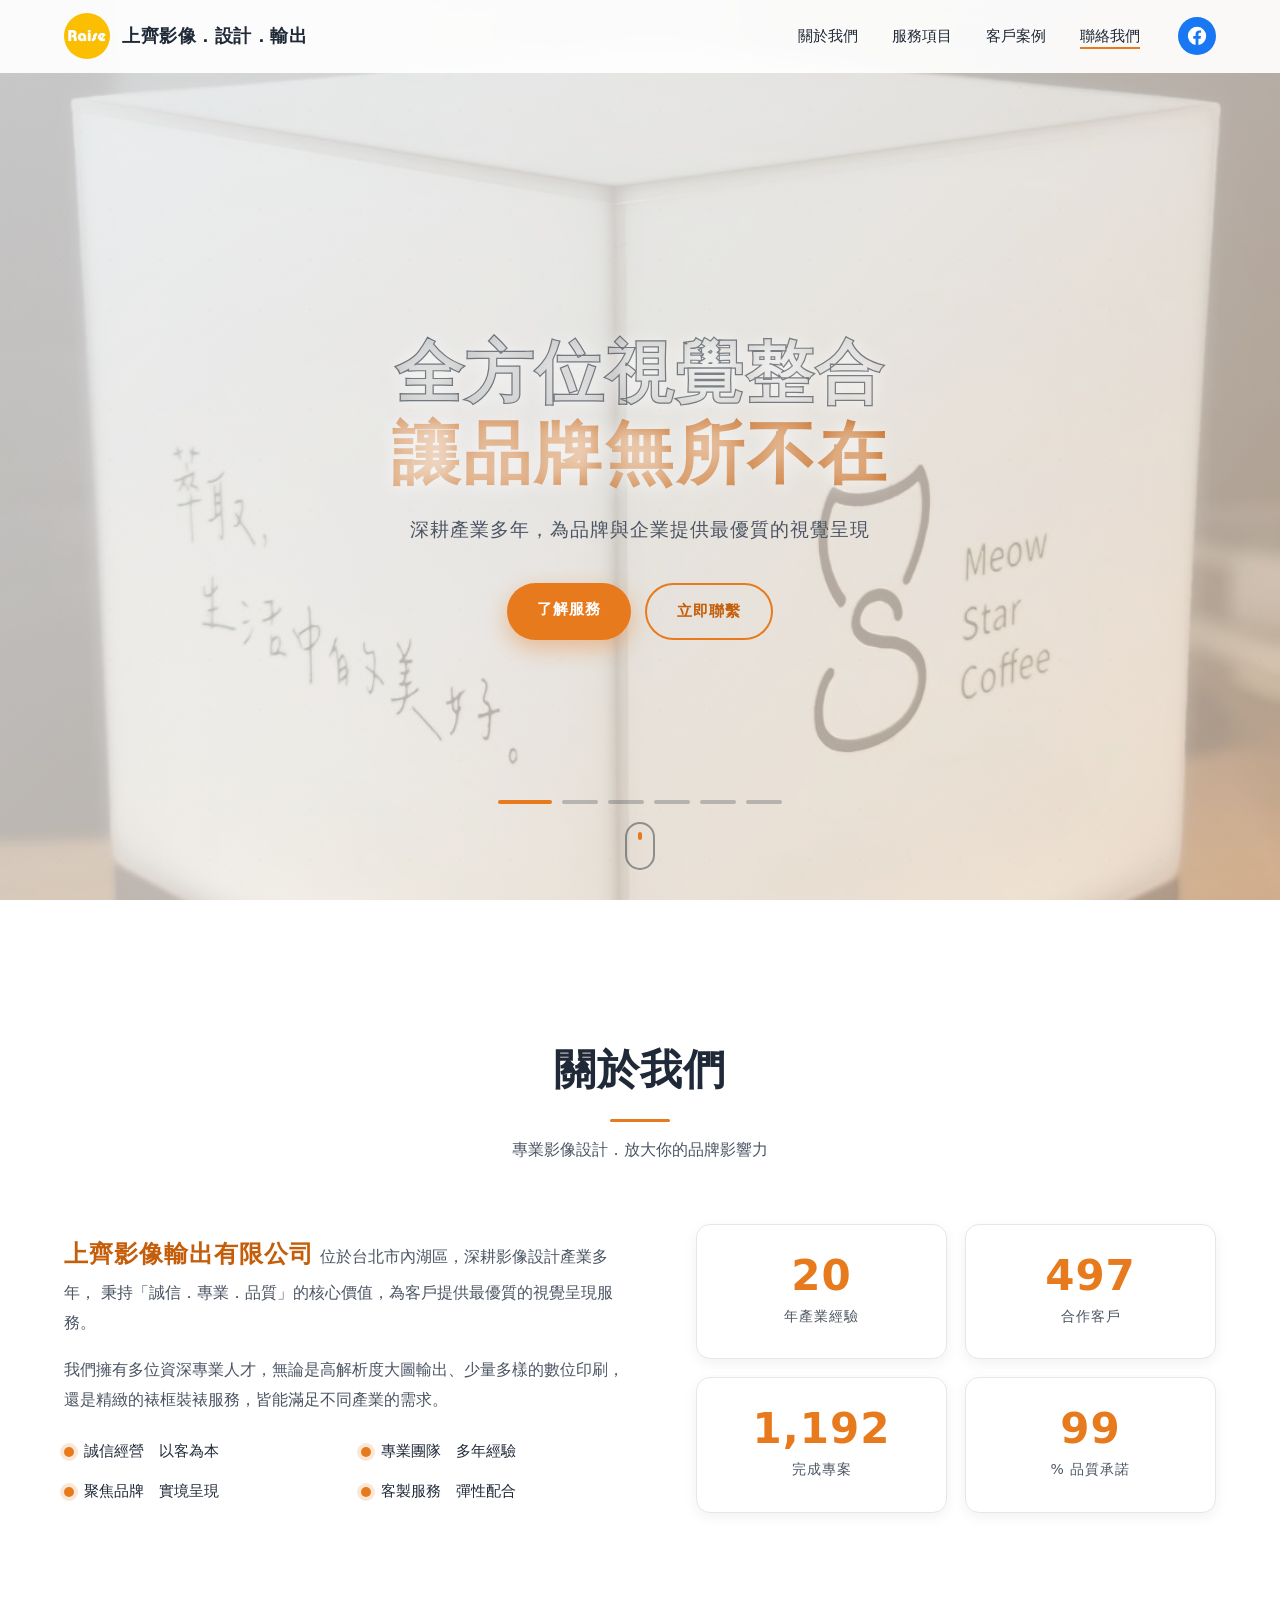
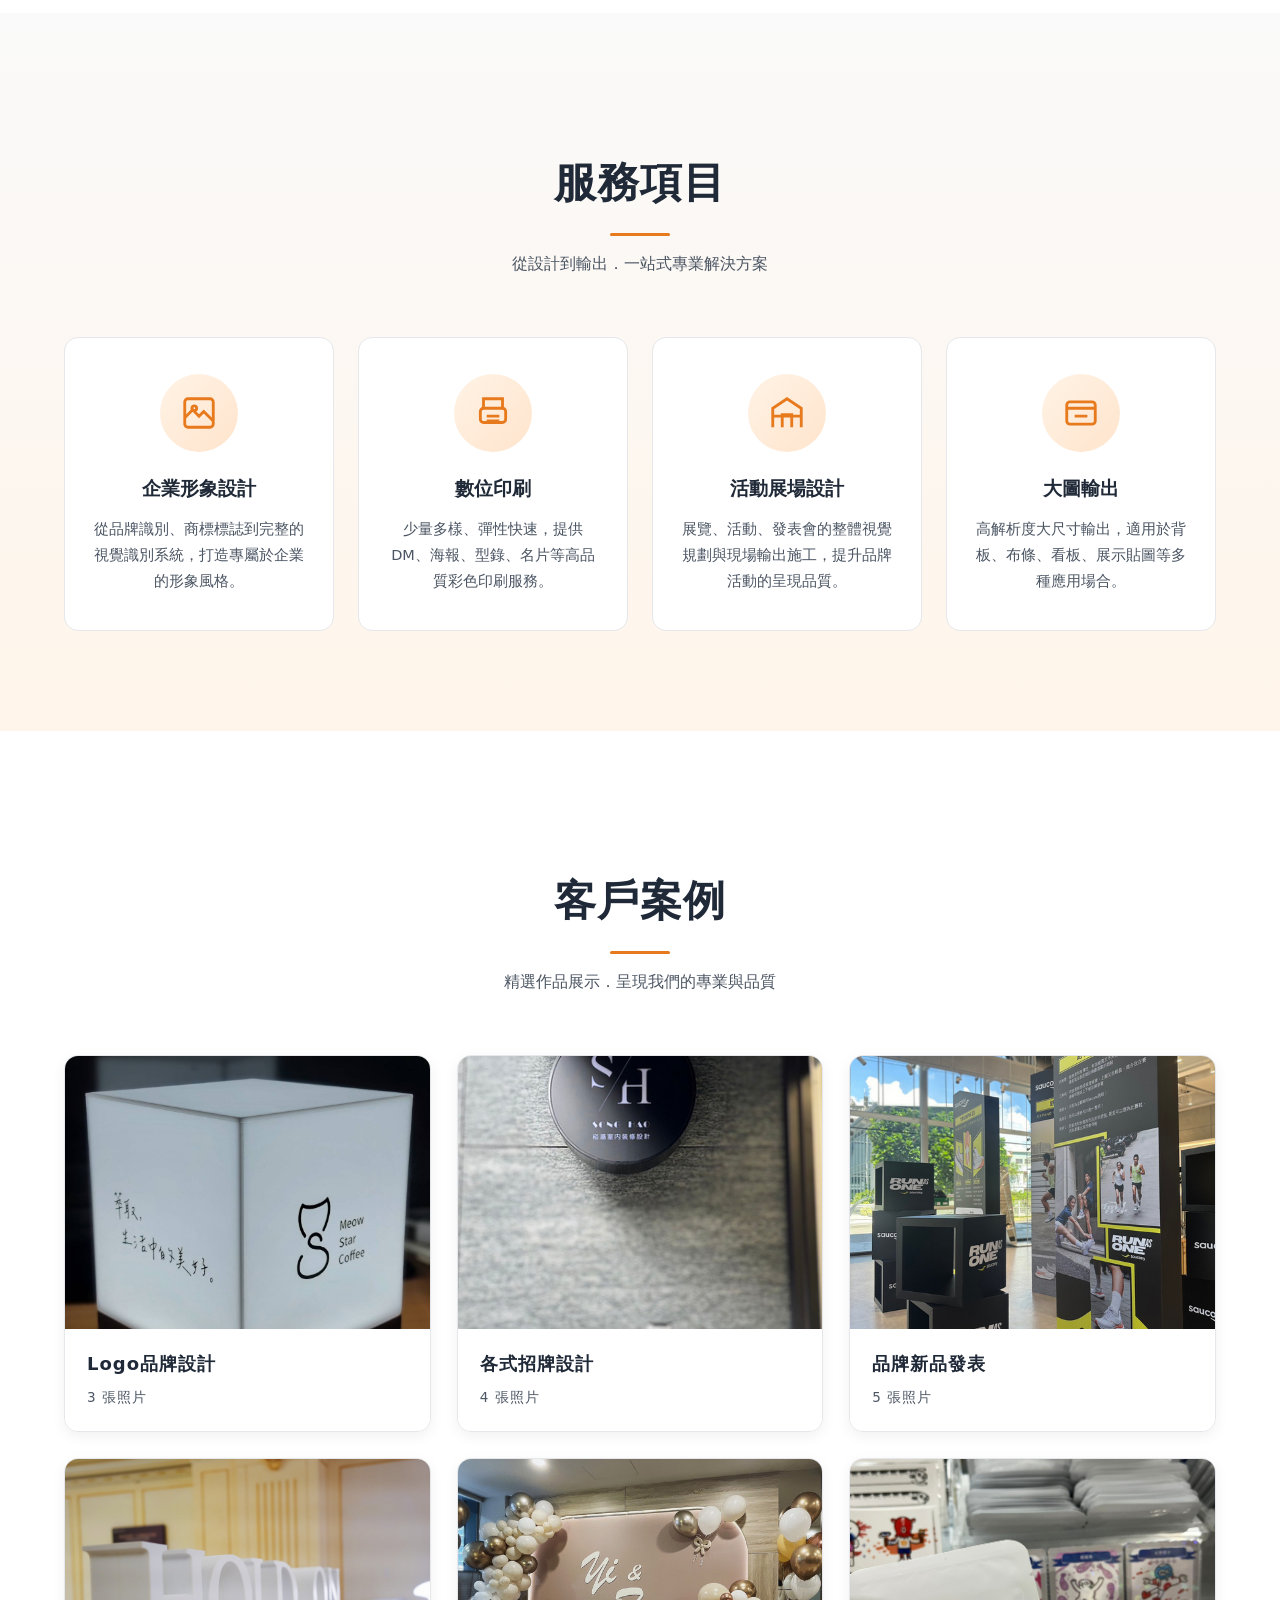
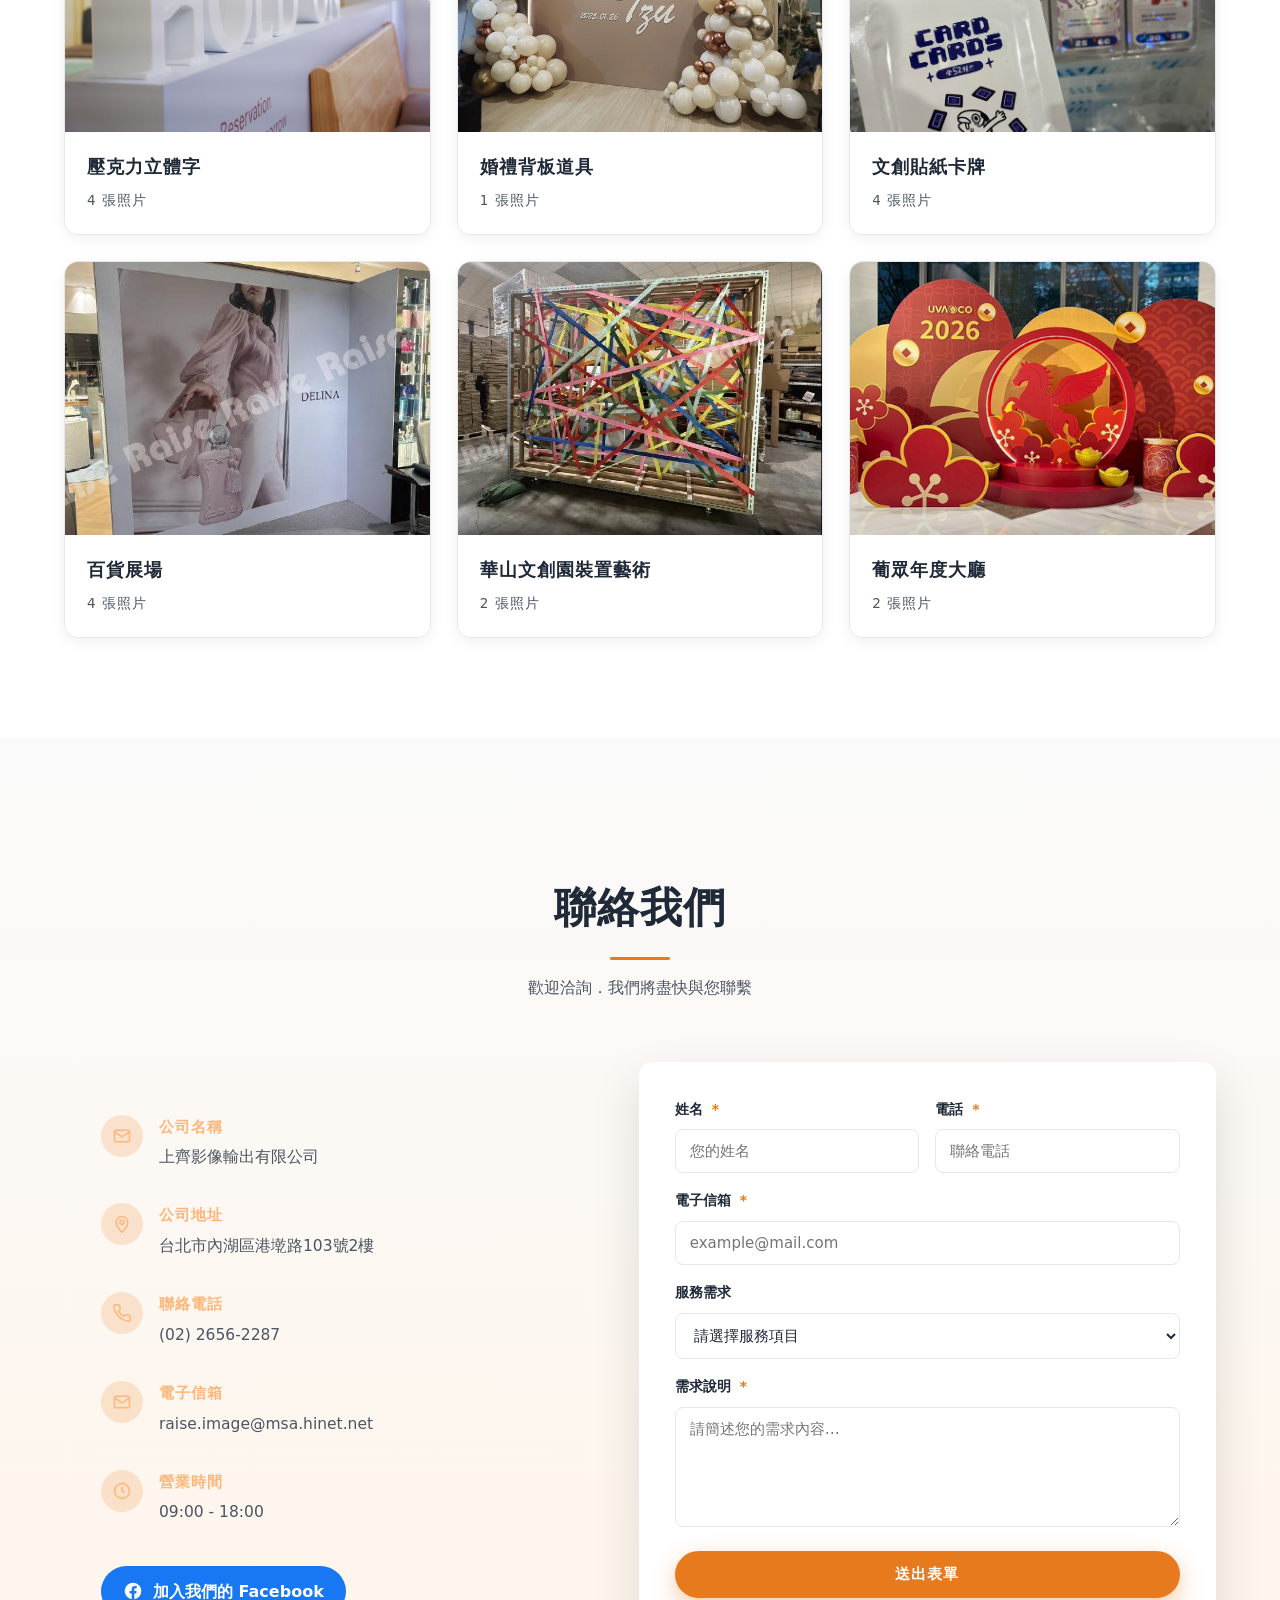
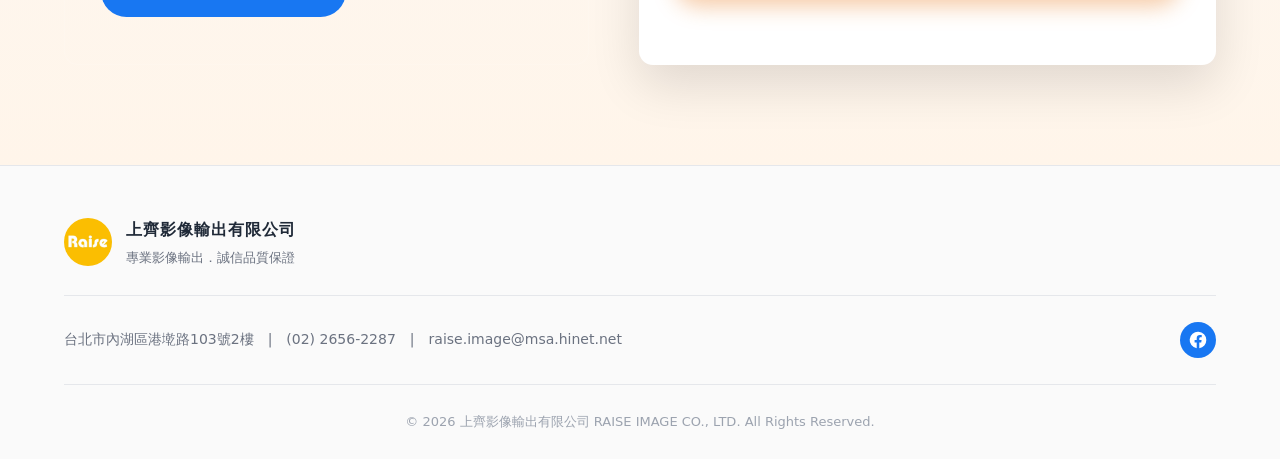
==== commit 8f878f30: "Add Google Analytics tracking code Co-Authored-By: Claude Opus 4.8 (1M context) <noreply@anthropic.c" ====
--- a/index.html
+++ b/index.html
@@ -1,6 +1,14 @@
 <!DOCTYPE html>
 <html lang="zh-Hant">
 <head>
+  <!-- Google tag (gtag.js) -->
+  <script async src="https://www.googletagmanager.com/gtag/js?id=G-H2M95FJYMC"></script>
+  <script>
+    window.dataLayer = window.dataLayer || [];
+    function gtag(){dataLayer.push(arguments);}
+    gtag('js', new Date());
+    gtag('config', 'G-H2M95FJYMC');
+  </script>
   <meta charset="UTF-8" />
   <meta name="viewport" content="width=device-width, initial-scale=1.0" />
   <meta name="description" content="上齊影像輸出有限公司｜專業影像輸出、企業形象設計、數位印刷、活動展場設計、大圖輸出、招牌設計、壓克力設計，台北市內湖區，誠信品質保證。" />
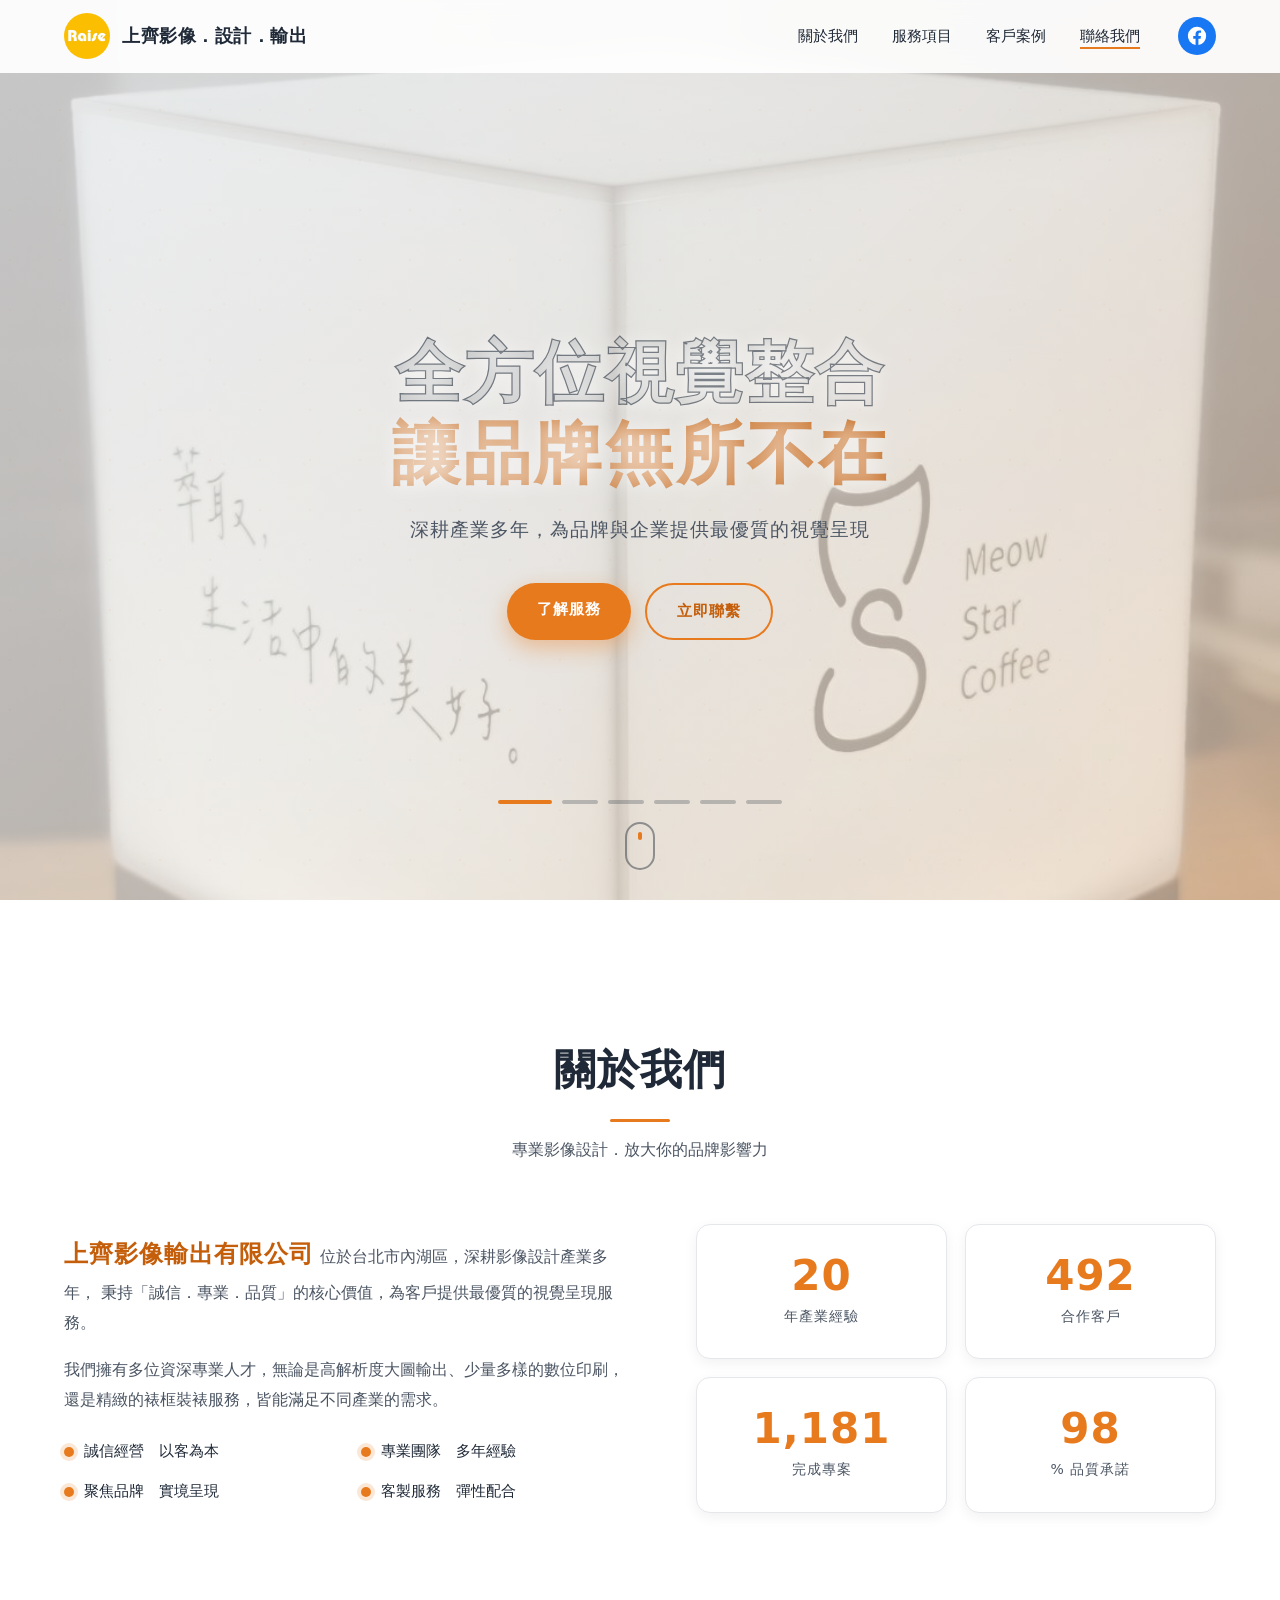
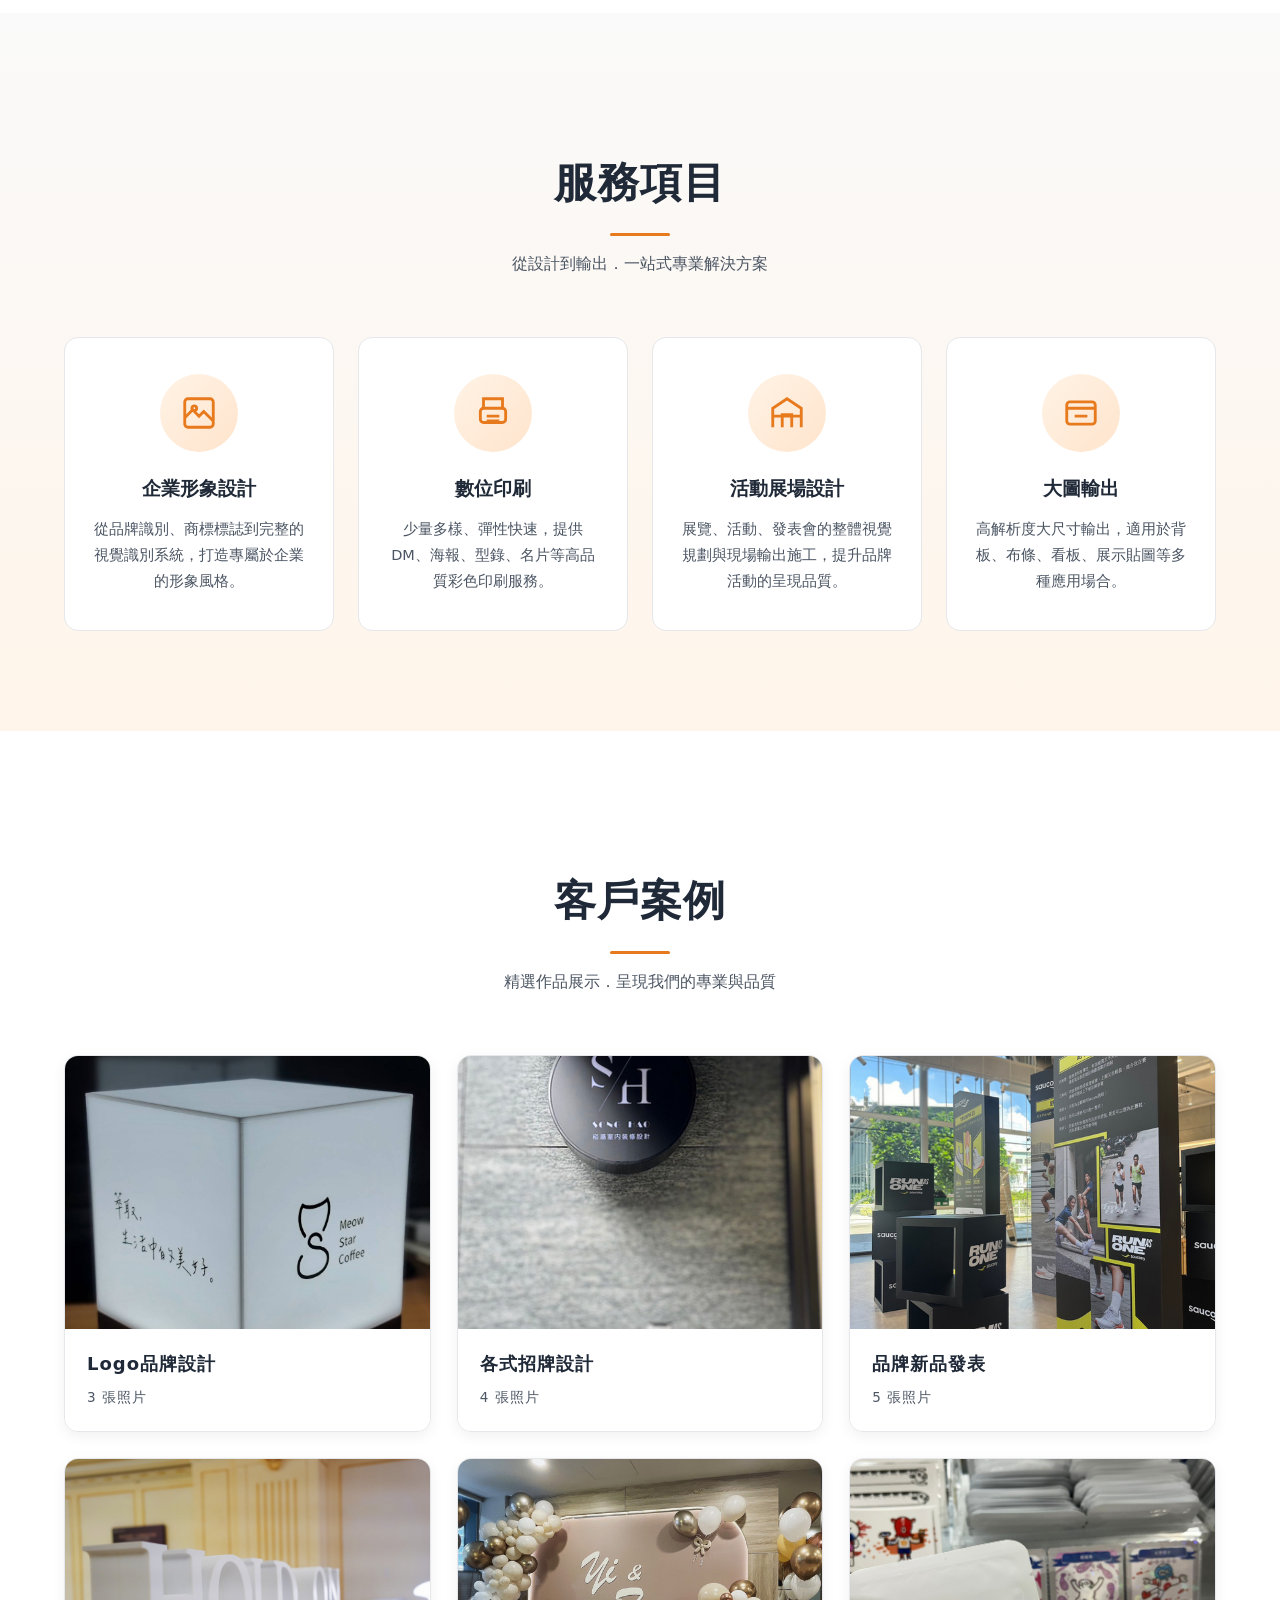
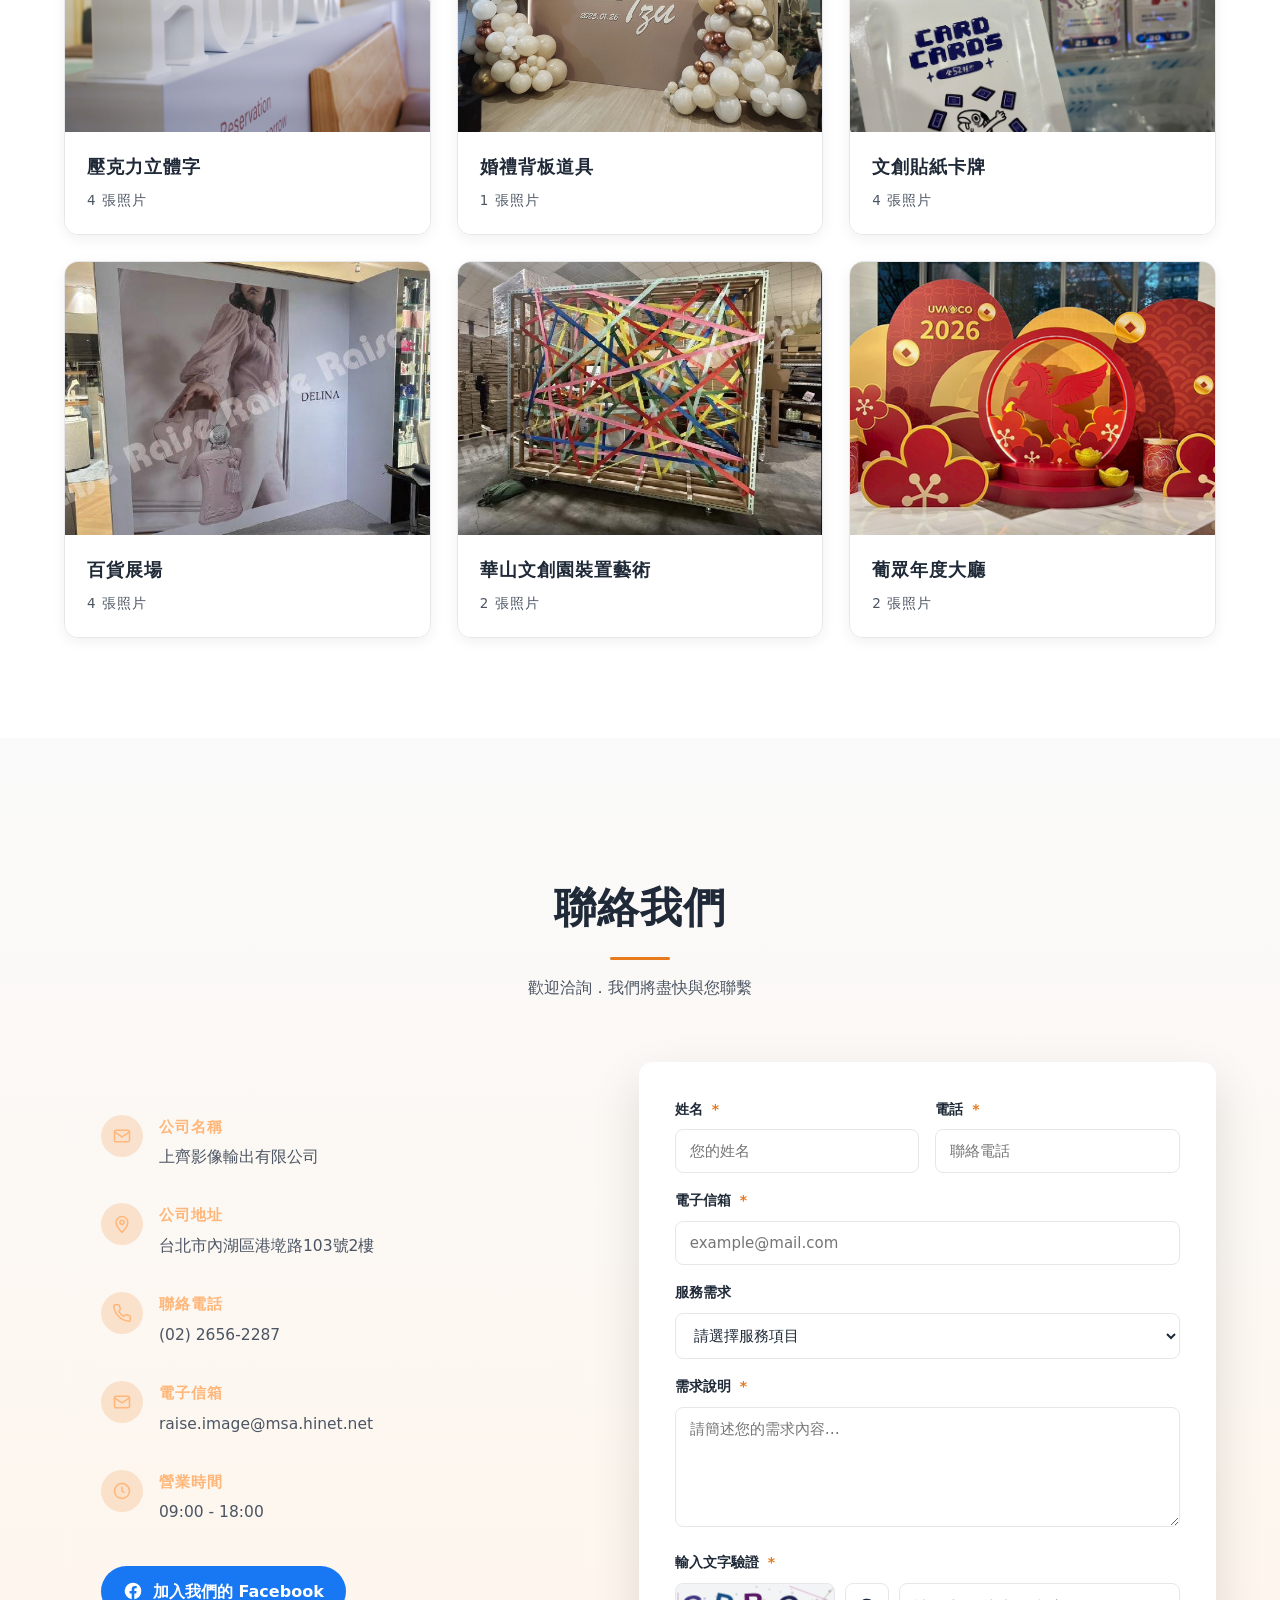
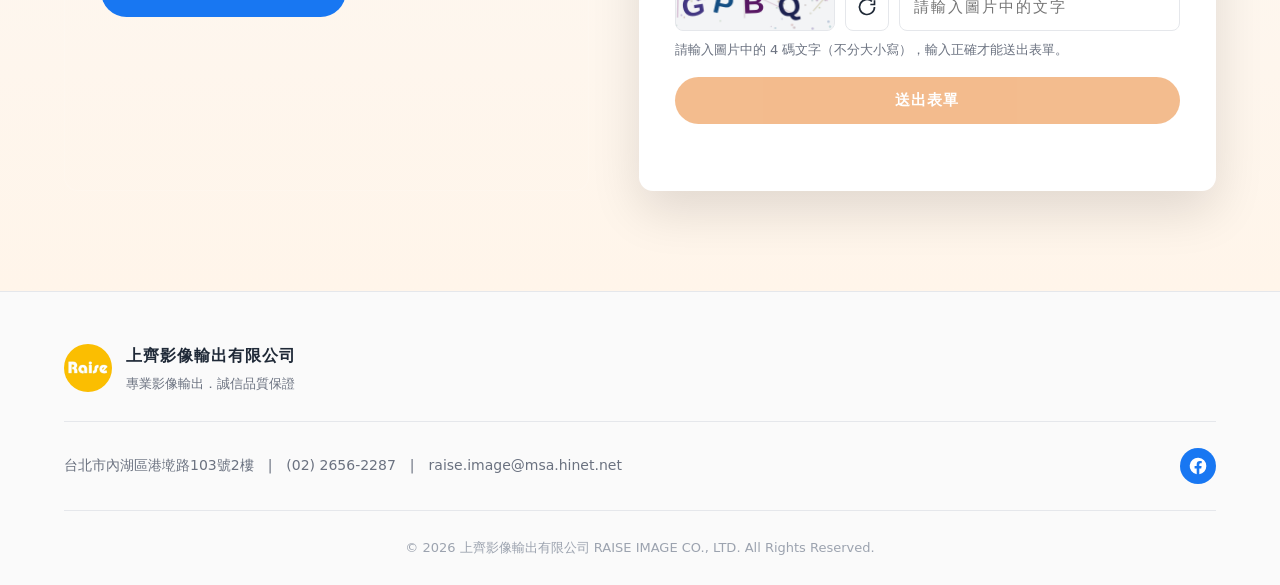
==== commit b4cf2ad4: "Add text captcha to contact form Require the visitor to type the 4-character code shown in the gener" ====
--- a/index.html
+++ b/index.html
@@ -375,7 +375,20 @@
             <textarea name="message" rows="5" required placeholder="請簡述您的需求內容…"></textarea>
           </label>
 
-          <button type="submit" class="btn btn-primary btn-block" id="submitBtn">送出表單</button>
+          <!-- 文字驗證（Captcha） -->
+          <div class="captcha">
+            <span class="captcha-label">輸入文字驗證 <i>*</i></span>
+            <div class="captcha-row">
+              <canvas id="captchaCanvas" width="160" height="48" role="img" aria-label="文字驗證碼圖片"></canvas>
+              <button type="button" class="captcha-refresh" id="captchaRefresh" title="看不清？換一組驗證碼" aria-label="換一組驗證碼">
+                <svg viewBox="0 0 24 24" fill="none" stroke="currentColor" stroke-width="2" aria-hidden="true"><path d="M21 12a9 9 0 1 1-3-6.7"/><path d="M21 4v5h-5"/></svg>
+              </button>
+              <input type="text" id="captchaInput" name="captcha" placeholder="請輸入圖片中的文字" autocomplete="off" autocapitalize="characters" spellcheck="false" maxlength="4" />
+            </div>
+            <p class="captcha-hint" id="captchaHint">請輸入圖片中的 4 碼文字（不分大小寫），輸入正確才能送出表單。</p>
+          </div>
+
+          <button type="submit" class="btn btn-primary btn-block" id="submitBtn" disabled>送出表單</button>
           <p class="form-status" id="formStatus" aria-live="polite"></p>
         </form>
       </div>
--- a/style.css
+++ b/style.css
@@ -463,6 +463,49 @@
   outline:none;border-color:var(--brand);box-shadow:0 0 0 4px rgba(232,122,30,.15);
 }
 .contact-form textarea{resize:vertical;min-height:120px}
+
+/* ---------- 文字驗證 Captcha ---------- */
+.captcha{margin-bottom:16px}
+.captcha-label{
+  display:block;font-size:14px;font-weight:600;color:var(--ink);margin-bottom:8px;
+}
+.captcha-label i{color:var(--brand);font-style:normal;margin-left:4px}
+.captcha-row{display:flex;align-items:stretch;gap:10px}
+.captcha-row canvas{
+  width:160px;height:48px;flex:0 0 160px;
+  border-radius:var(--radius-sm);border:1.5px solid var(--line);
+  background:#f3f4f6;cursor:pointer;
+}
+.captcha-refresh{
+  flex:0 0 44px;width:44px;height:48px;
+  display:flex;align-items:center;justify-content:center;
+  border-radius:var(--radius-sm);border:1.5px solid var(--line);
+  background:#fff;color:var(--ink);cursor:pointer;
+  transition:border-color .2s ease,color .2s ease,background .2s ease;
+}
+.captcha-refresh svg{width:20px;height:20px}
+.captcha-refresh:hover{border-color:var(--brand);color:var(--brand);background:#fff8f2}
+.captcha-row input{
+  flex:1 1 auto;min-width:0;
+  padding:12px 14px;border-radius:var(--radius-sm);
+  border:1.5px solid var(--line);background:#fff;color:var(--ink);
+  font-family:inherit;font-size:15px;letter-spacing:2px;text-transform:uppercase;
+  transition:border-color .2s ease, box-shadow .2s ease;
+}
+.captcha-row input:focus{
+  outline:none;border-color:var(--brand);box-shadow:0 0 0 4px rgba(232,122,30,.15);
+}
+.captcha-row input.is-ok{border-color:#16a34a;box-shadow:0 0 0 4px rgba(22,163,74,.12)}
+.captcha-row input.is-err{border-color:#dc2626;box-shadow:0 0 0 4px rgba(220,38,38,.12)}
+.captcha-hint{margin:8px 0 0;font-size:13px;color:#6b7280}
+.captcha-hint.is-ok{color:#16a34a}
+.captcha-hint.is-err{color:#dc2626}
+
+#submitBtn:disabled{
+  opacity:.5;cursor:not-allowed;box-shadow:none;transform:none;
+  background:var(--brand) !important;color:#fff;
+}
+
 .form-status{margin:14px 0 0;text-align:center;font-size:14px;min-height:1.2em}
 .form-status.is-ok{color:#16a34a}
 .form-status.is-err{color:#dc2626}
